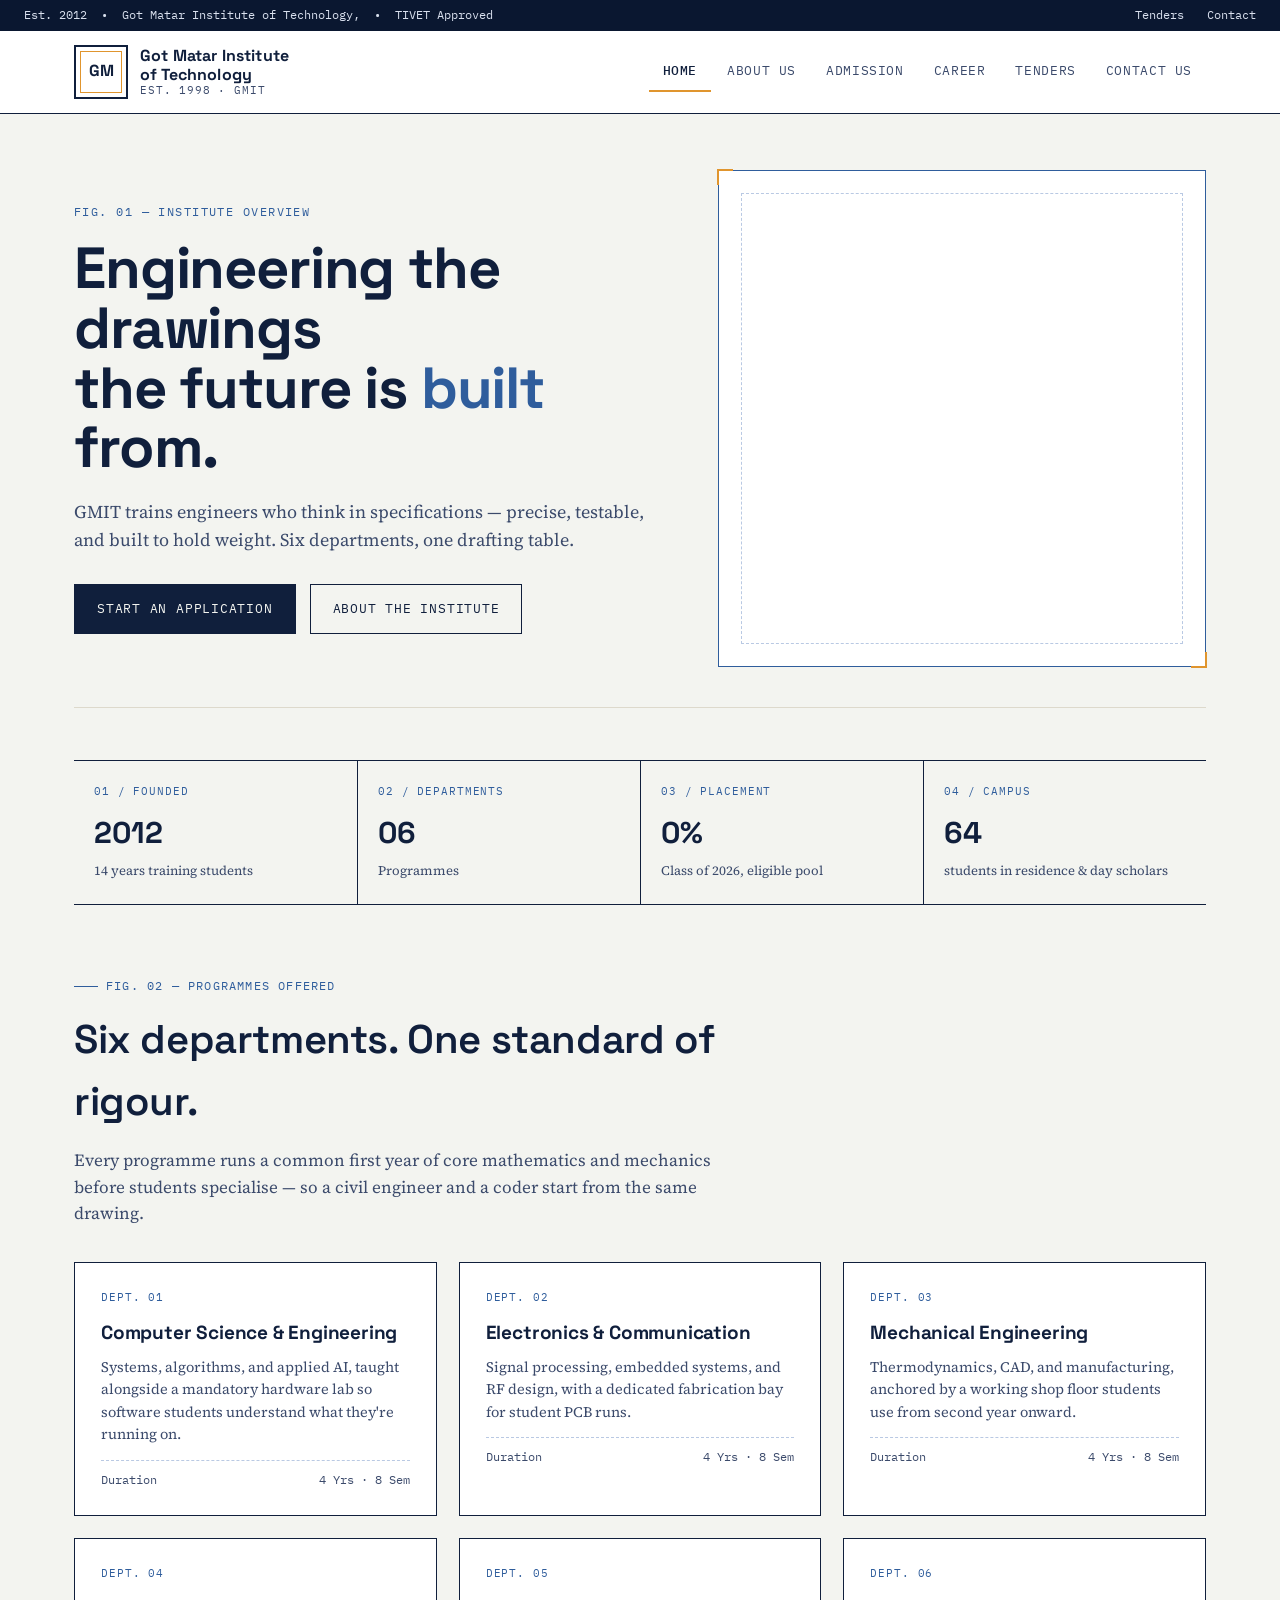
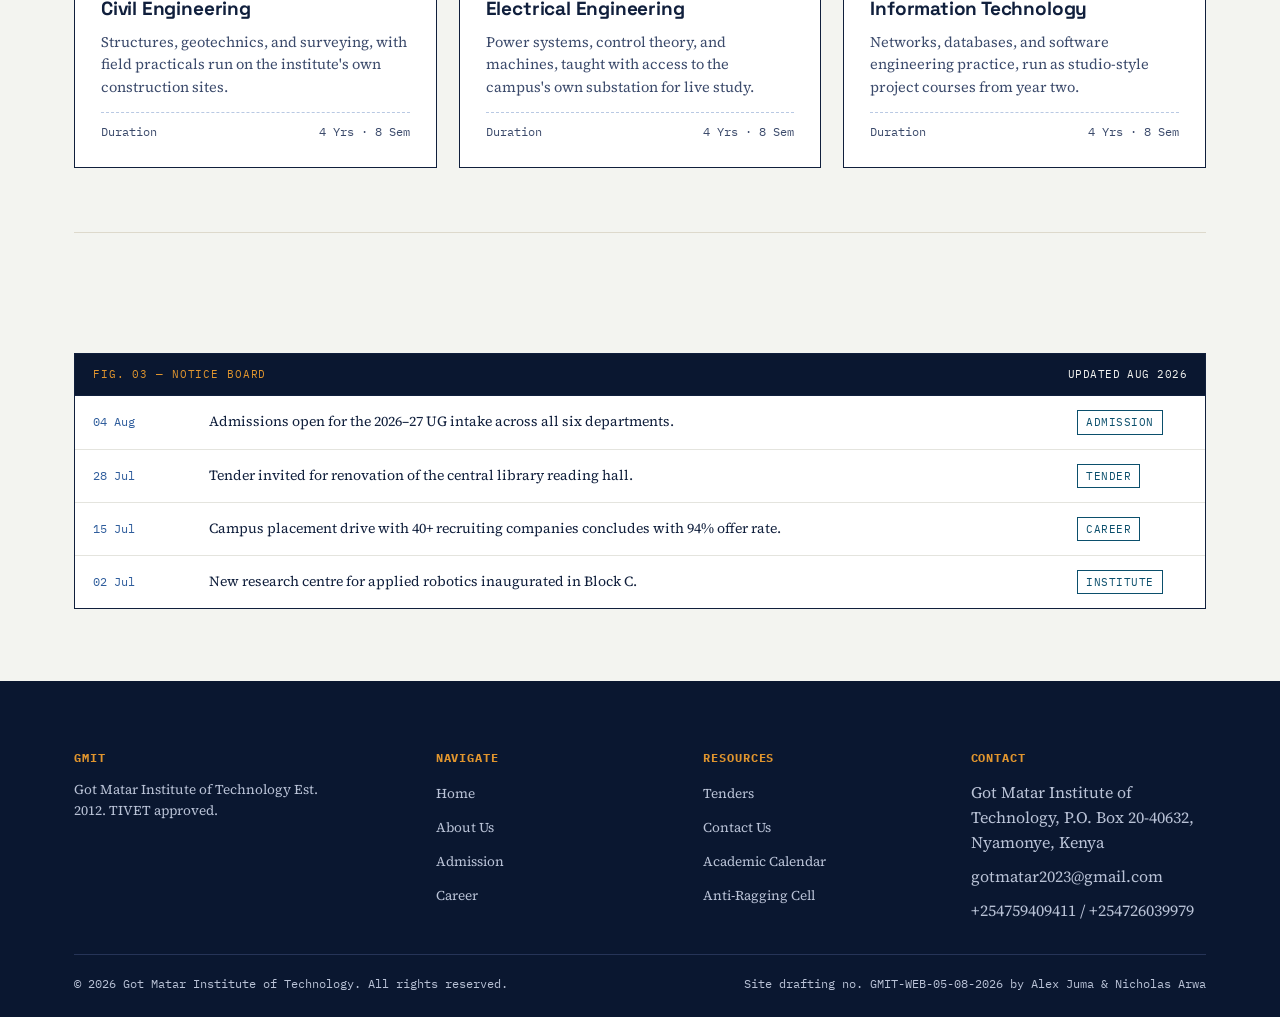
==== index.html @ a72fa7cf "GMIT-Web-2026 Version 1.0.0" ====
<!DOCTYPE html>
<html lang="en">
<head>
<meta charset="UTF-8">
<meta name="viewport" content="width=device-width, initial-scale=1.0">
<title>Home | Got Matar Institute of Technology</title>
<meta name="description" content="GMIT — a mid-sized engineering institute in Gotmatar, Uttar Pradesh, offering six B.Tech programmes since 1998.">
<link rel="preconnect" href="https://fonts.googleapis.com">
<link href="https://fonts.googleapis.com/css2?family=Space+Grotesk:wght@400;500;600;700&family=Source+Serif+4:opsz,wght@8..60,400;8..60,600;8..60,700&family=IBM+Plex+Mono:wght@400;500&display=swap" rel="stylesheet">
<link rel="stylesheet" href="css/styles.css">
</head>
<body>
<a class="skip-link" href="#main">Skip to content</a>
<div class="topbar">
  <span>Est. 2012 &nbsp;&bull;&nbsp; Got Matar Institute of Technology, &nbsp;&bull;&nbsp; TIVET Approved</span>
  <span>
    <a href="tenders.html">Tenders</a>
    <a href="contact.html">Contact</a>
  </span>
</div>
<header class="site">
  <div class="nav-wrap">
    <a href="index.html" class="brand">
      <span class="brand-mark">GM</span>
      <span class="brand-text">
        <strong>Got Matar Institute<br>of Technology</strong>
        <span>Est. 1998 &middot; GMIT</span>
      </span>
    </a>
    <button class="nav-toggle" id="navToggle" aria-label="Toggle navigation" aria-expanded="false"><span></span></button>
    <nav class="primary" id="primaryNav">
      <ul>
        <li><a href="index.html" class="active">Home</a></li>
        <li><a href="about.html">About Us</a></li>
        <li><a href="admission.html">Admission</a></li>
        <li><a href="career.html">Career</a></li>
        <li><a href="tenders.html">Tenders</a></li>
        <li><a href="contact.html">Contact Us</a></li>
      </ul>
    </nav>
  </div>
</header>

<main id="main">

  <section class="hero">
    <div>
      <div class="hero-eyebrow">Fig. 01 &mdash; Institute Overview</div>
      <h1>Engineering the drawings<br>the future is <em>built</em> from.</h1>
      <p class="lede">GMIT trains engineers who think in specifications &mdash; precise, testable, and built to hold weight. Six departments, one drafting table.</p>
      <div class="hero-ctas">
        <a href="admission.html" class="btn btn-primary">Start an Application</a>
        <a href="about.html" class="btn btn-ghost">About the Institute</a>
      </div>
    </div>
    <div class="hero-diagram blueprint-frame grid-bg">
      <div class="diagram-inner">
        <!--- <div class="campus-block" style="top:10%; left:8%; width:34%; height:26%;">yes</div>
        <div class="campus-block" style="top:44%; left:8%; width:50%; height:20%;"></div>
        <div class="campus-block" style="top:10%; left:52%; width:38%; height:52%;"></div>
        <div class="campus-block" style="top:70%; left:8%; width:82%; height:18%;"></div>
        <div class="callout" style="top:6%; left:8%;">BLOCK A &mdash; ENGG.</div>
        <div class="callout" style="top:40%; left:8%;">BLOCK B &mdash; LABS</div>
        <div class="callout" style="top:6%; left:52%;">LIBRARY</div>
        <div class="callout" style="top:66%; left:8%;">HOSTEL WING</div> --->
      </div>
    </div>
  </section>

  <div class="stat-strip">
    <div class="stat"><span class="fig-label">01 / Founded</span><strong>2012</strong><span class="label">14 years training students</span></div>
    <div class="stat"><span class="fig-label">02 / Departments</span><strong>06</strong><span class="label">Programmes</span></div>
    <div class="stat"><span class="fig-label">03 / Placement</span><strong>0%</strong><span class="label">Class of 2026, eligible pool</span></div>
    <div class="stat"><span class="fig-label">04 / Campus</span><strong>64</strong><span class="label">students in residence &amp; day scholars</span></div>
  </div>

  <section>
    <div class="eyebrow">Fig. 02 &mdash; Programmes offered</div>
    <h2 class="section-title">Six departments. One standard of rigour.</h2>
    <p class="lede">Every programme runs a common first year of core mathematics and mechanics before students specialise &mdash; so a civil engineer and a coder start from the same drawing.</p>
    <div class="grid-3">
      <div class="card"><span class="fig-label">Dept. 01</span><h3>Computer Science &amp; Engineering</h3><p>Systems, algorithms, and applied AI, taught alongside a mandatory hardware lab so software students understand what they're running on.</p><div class="spec-line"><span>Duration</span><span>4 Yrs &middot; 8 Sem</span></div></div>
      <div class="card"><span class="fig-label">Dept. 02</span><h3>Electronics &amp; Communication</h3><p>Signal processing, embedded systems, and RF design, with a dedicated fabrication bay for student PCB runs.</p><div class="spec-line"><span>Duration</span><span>4 Yrs &middot; 8 Sem</span></div></div>
      <div class="card"><span class="fig-label">Dept. 03</span><h3>Mechanical Engineering</h3><p>Thermodynamics, CAD, and manufacturing, anchored by a working shop floor students use from second year onward.</p><div class="spec-line"><span>Duration</span><span>4 Yrs &middot; 8 Sem</span></div></div>
      <div class="card"><span class="fig-label">Dept. 04</span><h3>Civil Engineering</h3><p>Structures, geotechnics, and surveying, with field practicals run on the institute's own construction sites.</p><div class="spec-line"><span>Duration</span><span>4 Yrs &middot; 8 Sem</span></div></div>
      <div class="card"><span class="fig-label">Dept. 05</span><h3>Electrical Engineering</h3><p>Power systems, control theory, and machines, taught with access to the campus's own substation for live study.</p><div class="spec-line"><span>Duration</span><span>4 Yrs &middot; 8 Sem</span></div></div>
      <div class="card"><span class="fig-label">Dept. 06</span><h3>Information Technology</h3><p>Networks, databases, and software engineering practice, run as studio-style project courses from year two.</p><div class="spec-line"><span>Duration</span><span>4 Yrs &middot; 8 Sem</span></div></div>
    </div>
  </section>

  <section>
    <div class="ticker-wrap">
      <div class="ticker-head">
        <span class="fig-label">Fig. 03 &mdash; Notice Board</span>
        <span class="mono" style="font-size:11px;">Updated Aug 2026</span>
      </div>
      <div class="ticker-item"><span class="date">04 Aug</span><span>Admissions open for the 2026&ndash;27 UG intake across all six departments.</span><span class="tag">Admission</span></div>
      <div class="ticker-item"><span class="date">28 Jul</span><span>Tender invited for renovation of the central library reading hall.</span><span class="tag">Tender</span></div>
      <div class="ticker-item"><span class="date">15 Jul</span><span>Campus placement drive with 40+ recruiting companies concludes with 94% offer rate.</span><span class="tag">Career</span></div>
      <div class="ticker-item"><span class="date">02 Jul</span><span>New research centre for applied robotics inaugurated in Block C.</span><span class="tag">Institute</span></div>
    </div>
  </section>
</main>

<footer>
  <div class="footer-inner">
    <div class="footer-grid">
      <div>
        <h5>GMIT</h5>
        <p style="font-size:13.5px; max-width:260px; color:#B9C2D6;">Got Matar Institute of Technology Est. 2012. TIVET
          approved.</p>
      </div>
      <div>
        <h5>Navigate</h5>
        <ul>
          <li><a href="index.html">Home</a></li>
          <li><a href="about.html">About Us</a></li>
          <li><a href="admission.html">Admission</a></li>
          <li><a href="career.html">Career</a></li>
        </ul>
      </div>
      <div>
        <h5>Resources</h5>
        <ul>
          <li><a href="tenders.html">Tenders</a></li>
          <li><a href="contact.html">Contact Us</a></li>
          <li><a href="#" onclick="return false;">Academic Calendar</a></li>
          <li><a href="#" onclick="return false;">Anti-Ragging Cell</a></li>
        </ul>
      </div>
      <div>
        <h5>Contact</h5>
        <ul>
          <li>Got Matar Institute of Technology, P.O. Box 20-40632, Nyamonye, Kenya</li>
          <li>gotmatar2023@gmail.com</li>
          <li>+254759409411 / +254726039979</li>
        </ul>
      </div>
    </div>
    <div class="footer-bottom">
      <span>&copy; 2026 Got Matar Institute of Technology. All rights reserved.</span>
      <span>Site drafting no. GMIT-WEB-05-08-2026 by Alex Juma & Nicholas Arwa</span>
    </div>
  </div>
</footer>

<script src="js/script.js"></script>
</body>
</html>
---- css/styles.css ----
/* ==========================================================
   Got Matar Institute of Technology — shared stylesheet
   Blueprint / technical-drawing visual system
   ========================================================== */

:root{
  --ink:#101F3C;
  --ink-soft:#3B4A6B;
  --paper:#F3F4F0;
  --paper-raised:#FFFFFF;
  --line-blue:#2F5D9C;
  --line-blue-soft:#B9C9E3;
  --amber:#E0952E;
  --amber-deep:#B9701A;
  --teal:#0B4F6C;
  --ink-dark:#0A1730;
  --radius:2px;
}
*{box-sizing:border-box;}
html{scroll-behavior:smooth;}
body{
  margin:0;
  background:var(--paper);
  color:var(--ink);
  font-family:'Source Serif 4', serif;
  line-height:1.55;
  -webkit-font-smoothing:antialiased;
}
h1,h2,h3,h4{
  font-family:'Space Grotesk', sans-serif;
  margin:0;
  color:var(--ink);
  letter-spacing:-0.01em;
}
.mono{
  font-family:'IBM Plex Mono', monospace;
  letter-spacing:0.04em;
  text-transform:uppercase;
}
a{color:inherit;}
img{max-width:100%;display:block;}
button{font-family:inherit;cursor:pointer;}

/* Blueprint grid backdrop */
.grid-bg{
  background-image:
    linear-gradient(var(--line-blue-soft) 1px, transparent 1px),
    linear-gradient(90deg, var(--line-blue-soft) 1px, transparent 1px);
  background-size:32px 32px;
  background-position:-1px -1px;
}

/* corner bracket frame — the signature device */
.blueprint-frame{
  position:relative;
  border:1px solid var(--line-blue);
}
.blueprint-frame::before,
.blueprint-frame::after{
  content:"";
  position:absolute;
  width:14px;height:14px;
  border:2px solid var(--amber);
}
.blueprint-frame::before{ top:-2px; left:-2px; border-right:none; border-bottom:none; }
.blueprint-frame::after{ bottom:-2px; right:-2px; border-left:none; border-top:none; }

.fig-label{
  font-family:'IBM Plex Mono', monospace;
  font-size:11px;
  letter-spacing:0.08em;
  color:var(--line-blue);
  text-transform:uppercase;
}

/* ===== Skip link ===== */
.skip-link{
  position:absolute; left:-999px; top:0;
  background:var(--amber); color:var(--ink-dark);
  padding:10px 16px; z-index:999; font-family:'IBM Plex Mono',monospace;
}
.skip-link:focus{ left:10px; top:10px; }

:focus-visible{ outline:2px solid var(--amber); outline-offset:2px; }

/* ===== Top bar ===== */
.topbar{
  background:var(--ink-dark);
  color:#D9E0EE;
  font-family:'IBM Plex Mono', monospace;
  font-size:12px;
  padding:6px 24px;
  display:flex; justify-content:space-between; flex-wrap:wrap; gap:6px;
}
.topbar a{ color:#D9E0EE; text-decoration:none; margin-left:16px;}
.topbar a:hover{ color:var(--amber); }

/* ===== Nav ===== */
header.site{
  position:sticky; top:0; z-index:100;
  background:var(--paper-raised);
  border-bottom:1px solid var(--ink);
}
.nav-wrap{
  max-width:1180px; margin:0 auto;
  display:flex; align-items:center; justify-content:space-between;
  padding:14px 24px;
}
.brand{ display:flex; align-items:center; gap:12px; text-decoration:none; }
.brand-mark{
  width:54px;height:54px;
  border:2px solid var(--ink);
  display:flex;align-items:center;justify-content:center;
  font-family:'Space Grotesk',sans-serif; font-weight:700; font-size:16px;
  position:relative;
  flex-shrink:0;
}
.brand-mark::after{
  content:"";
  position:absolute; inset:4px;
  border:1px solid var(--amber);
}
.brand-text{ display:flex; flex-direction:column; line-height:1.15;}
.brand-text strong{ font-family:'Space Grotesk',sans-serif; font-size:16px; letter-spacing:0.01em;}
.brand-text span{ font-family:'IBM Plex Mono',monospace; font-size:10.5px; letter-spacing:0.08em; color:var(--ink-soft); text-transform:uppercase;}

nav.primary ul{
  list-style:none; display:flex; gap:2px; margin:0; padding:0;
}
nav.primary a{
  display:block;
  padding:10px 14px;
  text-decoration:none;
  font-family:'IBM Plex Mono', monospace;
  font-size:12.5px;
  letter-spacing:0.05em;
  text-transform:uppercase;
  color:var(--ink-soft);
  border-bottom:2px solid transparent;
  transition:color .15s, border-color .15s;
}
nav.primary a:hover{ color:var(--ink); }
nav.primary a.active{ color:var(--ink); border-color:var(--amber); font-weight:500; }

.nav-toggle{
  display:none;
  background:none; border:1px solid var(--ink); padding:8px 10px;
}
.nav-toggle span, .nav-toggle span::before, .nav-toggle span::after{
  content:""; display:block; width:20px; height:2px; background:var(--ink); position:relative;
}
.nav-toggle span::before{ top:6px;} .nav-toggle span::after{ top:-4px;}

@media (max-width:920px){
  nav.primary{
    display:none;
    position:absolute; top:100%; left:0; right:0;
    background:var(--paper-raised); border-bottom:1px solid var(--ink);
  }
  nav.primary.open{ display:block; }
  nav.primary ul{ flex-direction:column; padding:8px 24px 16px;}
  nav.primary a{ padding:12px 4px; border-bottom:1px solid #E4E4DE;}
  .nav-toggle{ display:block; }
}

main{ max-width:1180px; margin:0 auto; padding:0 24px; }

section{ padding:64px 0; border-bottom:1px solid #DDD9CC; }
section:last-child{ border-bottom:none; }

.eyebrow{
  display:inline-flex; align-items:center; gap:8px;
  font-family:'IBM Plex Mono',monospace; font-size:12px; letter-spacing:0.1em;
  text-transform:uppercase; color:var(--line-blue); margin-bottom:14px;
}
.eyebrow::before{ content:""; width:24px; height:1px; background:var(--line-blue); }

h2.section-title{ font-size:clamp(28px,4vw,40px); font-weight:600; max-width:760px; }
.lede{ max-width:640px; color:var(--ink-soft); font-size:17px; margin-top:14px; }

/* ===== HOME: hero ===== */
.hero{
  padding:56px 0 40px;
  display:grid; grid-template-columns:1.1fr 0.9fr; gap:48px; align-items:center;
}
@media (max-width:900px){ .hero{ grid-template-columns:1fr; } }
.hero-eyebrow{ font-family:'IBM Plex Mono',monospace; font-size:12px; letter-spacing:0.12em; color:var(--line-blue); text-transform:uppercase; margin-bottom:18px;}
.hero h1{
  font-size:clamp(34px,5.4vw,58px); font-weight:700; line-height:1.03; letter-spacing:-0.02em;
}
.hero h1 em{ font-style:normal; color:var(--line-blue); }
.hero p.lede{ margin-top:20px; font-size:18px; }
.hero-ctas{ display:flex; gap:14px; margin-top:30px; flex-wrap:wrap; }
.btn{
  font-family:'IBM Plex Mono',monospace; font-size:13px; letter-spacing:0.06em; text-transform:uppercase;
  padding:14px 22px; border:1px solid var(--ink); text-decoration:none; display:inline-block;
  background:transparent; transition:.15s;
}
.btn-primary{ background:var(--ink); color:var(--paper); }
.btn-primary:hover{ background:var(--line-blue); border-color:var(--line-blue); }
.btn-ghost:hover{ background:var(--ink); color:var(--paper); }

.hero-diagram{
  aspect-ratio:1/1.02;
  padding:22px;
  position:relative;
  background:var(--paper-raised);
}
.hero-diagram .diagram-inner{
  height:100%; border:1px dashed var(--line-blue-soft); position:relative; padding:18px;
}
.campus-block{
  position:absolute; border:1.5px solid var(--ink); background:rgba(47,93,156,0.05);
}
.callout{
  position:absolute; font-family:'IBM Plex Mono',monospace; font-size:10.5px; color:var(--teal);
  background:var(--paper-raised); padding:2px 6px; border:1px solid var(--line-blue-soft);
  white-space:nowrap;
}

.stat-strip{
  display:grid; grid-template-columns:repeat(4,1fr); gap:0;
  border-top:1px solid var(--ink); border-bottom:1px solid var(--ink);
  margin-top:52px;
}
.stat{ padding:22px 20px; border-left:1px solid var(--ink); }
.stat:first-child{ border-left:none; }
.stat .fig-label{ display:block; margin-bottom:10px; }
.stat strong{ display:block; font-family:'Space Grotesk',sans-serif; font-size:30px; color:var(--ink); }
.stat span.label{ font-size:13px; color:var(--ink-soft); }
@media (max-width:760px){ .stat-strip{ grid-template-columns:repeat(2,1fr);} .stat:nth-child(3){border-left:none;} }

/* program cards */
.grid-3{ display:grid; grid-template-columns:repeat(3,1fr); gap:22px; margin-top:36px; }
@media (max-width:860px){ .grid-3{ grid-template-columns:1fr 1fr; } }
@media (max-width:600px){ .grid-3{ grid-template-columns:1fr; } }
.grid-2{ display:grid; grid-template-columns:1fr 1fr; gap:22px; margin-top:36px; }
@media (max-width:700px){ .grid-2{ grid-template-columns:1fr; } }

.card{
  background:var(--paper-raised); padding:26px; position:relative; border:1px solid var(--ink);
}
.card .fig-label{ margin-bottom:12px; display:block; }
.card h3{ font-size:19px; margin-bottom:8px; }
.card p{ color:var(--ink-soft); font-size:14.5px; margin:0 0 14px; }
.card .spec-line{
  display:flex; justify-content:space-between; font-family:'IBM Plex Mono',monospace;
  font-size:11.5px; color:var(--ink-soft); border-top:1px dashed var(--line-blue-soft); padding-top:10px; margin-top:10px;
}

.ticker-wrap{
  margin-top:56px; border:1px solid var(--ink); background:var(--paper-raised);
}
.ticker-head{
  display:flex; justify-content:space-between; align-items:center;
  padding:12px 18px; border-bottom:1px solid var(--ink); background:var(--ink-dark); color:var(--paper);
}
.ticker-head .fig-label{ color:var(--amber); }
.ticker-item{
  display:grid; grid-template-columns:100px 1fr 110px; gap:16px; padding:14px 18px;
  border-bottom:1px solid #E4E4DE; font-size:14px; align-items:baseline;
}
.ticker-item:last-child{ border-bottom:none; }
.ticker-item .date{ font-family:'IBM Plex Mono',monospace; font-size:12px; color:var(--line-blue); }
.tag{
  font-family:'IBM Plex Mono',monospace; font-size:10.5px; text-transform:uppercase; letter-spacing:0.05em;
  padding:3px 8px; border:1px solid var(--teal); color:var(--teal); justify-self:start; height:fit-content;
}
@media (max-width:640px){ .ticker-item{ grid-template-columns:1fr; gap:6px; } }

/* ===== timeline (about) ===== */
.timeline{ margin-top:40px; position:relative; padding-left:26px; border-left:1.5px solid var(--line-blue-soft); }
.tl-item{ position:relative; padding-bottom:34px; }
.tl-item:last-child{ padding-bottom:0; }
.tl-item::before{
  content:""; position:absolute; left:-31px; top:4px; width:10px; height:10px;
  background:var(--amber); border:2px solid var(--ink-dark);
}
.tl-item .fig-label{ margin-bottom:4px; }
.tl-item h4{ font-size:17px; margin-bottom:4px; }
.tl-item p{ color:var(--ink-soft); font-size:14.5px; margin:0; max-width:560px; }

.people-grid{ display:grid; grid-template-columns:repeat(3,1fr); gap:22px; margin-top:36px; }
@media (max-width:760px){ .people-grid{ grid-template-columns:1fr; } }
.person{ border-top:2px solid var(--ink); padding-top:14px; }
.person .avatar{
  width:100%; aspect-ratio:4/3; background:var(--paper-raised); border:1px solid var(--line-blue-soft);
  display:flex; align-items:center; justify-content:center; margin-bottom:14px;
  font-family:'Space Grotesk',sans-serif; font-size:13px; color:var(--line-blue);
}
.person h4{ font-size:16px; margin-bottom:2px; }
.person span{ font-family:'IBM Plex Mono',monospace; font-size:11.5px; color:var(--ink-soft); text-transform:uppercase; }

/* ===== admission steps ===== */
.steps{ margin-top:40px; display:grid; grid-template-columns:repeat(5,1fr); gap:0; border:1px solid var(--ink); }
.step{ padding:24px 18px; border-left:1px solid var(--ink); position:relative;}
.step:first-child{ border-left:none; }
.step .num{ font-family:'Space Grotesk',sans-serif; font-size:26px; color:var(--line-blue); display:block; margin-bottom:10px; }
.step h4{ font-size:14.5px; margin-bottom:6px; }
.step p{ font-size:12.5px; color:var(--ink-soft); margin:0; }
@media (max-width:900px){ .steps{ grid-template-columns:1fr 1fr; } .step{ border-left:none; border-top:1px solid var(--ink);} .step:nth-child(odd){border-right:1px solid var(--ink);} }
@media (max-width:520px){ .steps{ grid-template-columns:1fr; } .step:nth-child(odd){border-right:none;} }

table{ width:100%; border-collapse:collapse; margin-top:16px; font-size:14px; }
thead th{
  text-align:left; font-family:'IBM Plex Mono',monospace; font-size:11.5px; letter-spacing:0.05em;
  text-transform:uppercase; color:var(--paper); background:var(--ink-dark); padding:12px 14px;
}
tbody td{ padding:13px 14px; border-bottom:1px solid #E4E4DE; color:var(--ink-soft); }
tbody tr:hover{ background:rgba(47,93,156,0.05); }
tbody td strong{ color:var(--ink); font-weight:600; }
.status-open{ color:var(--teal); font-family:'IBM Plex Mono',monospace; font-size:11.5px; text-transform:uppercase; }
.status-closed{ color:#A24A3B; font-family:'IBM Plex Mono',monospace; font-size:11.5px; text-transform:uppercase; }
.dl-link{ font-family:'IBM Plex Mono',monospace; font-size:12px; color:var(--line-blue); text-decoration:none; border-bottom:1px solid var(--line-blue); }

.split{ display:grid; grid-template-columns:1fr 1fr; gap:56px; margin-top:36px; }
@media (max-width:820px){ .split{ grid-template-columns:1fr; } }

.job-card{ border-bottom:1px solid #DDD9CC; padding:20px 0; }
.job-card:first-child{ padding-top:0; }
.job-card .row{ display:flex; justify-content:space-between; gap:12px; flex-wrap:wrap; }
.job-card h4{ font-size:16.5px; }
.job-card .meta{ font-family:'IBM Plex Mono',monospace; font-size:11.5px; color:var(--ink-soft); margin-top:4px; }
.job-card p{ font-size:14px; color:var(--ink-soft); margin-top:8px; max-width:520px;}

form{ margin-top:24px; display:grid; gap:16px; max-width:520px; }
label{ font-family:'IBM Plex Mono',monospace; font-size:11.5px; text-transform:uppercase; letter-spacing:0.05em; color:var(--ink-soft); display:block; margin-bottom:6px; }
input, textarea, select{
  width:100%; border:1px solid var(--ink); background:var(--paper-raised); padding:11px 12px;
  font-family:'Source Serif 4', serif; font-size:14.5px; color:var(--ink);
}
input:focus, textarea:focus, select:focus{ outline:2px solid var(--amber); outline-offset:1px; }
textarea{ resize:vertical; min-height:110px; }

.contact-block{ margin-bottom:26px; }
.contact-block .fig-label{ display:block; margin-bottom:6px; }
.contact-block p{ margin:0; color:var(--ink-soft); }
.contact-block a{ color:var(--line-blue); text-decoration:none; border-bottom:1px solid var(--line-blue-soft); }

.site-plan{
  aspect-ratio:1/1; position:relative; border:1px solid var(--ink); background:var(--paper-raised); padding:16px;
}

footer{
  background:var(--ink-dark); color:#B9C2D6; padding:48px 0 24px; margin-top:8px;
}
.footer-inner{ max-width:1180px; margin:0 auto; padding:0 24px; }
.footer-grid{ display:grid; grid-template-columns:1.4fr 1fr 1fr 1fr; gap:32px; padding-bottom:32px; border-bottom:1px solid #263457; }
@media (max-width:800px){ .footer-grid{ grid-template-columns:1fr 1fr; } }
.footer-grid h5{ font-family:'IBM Plex Mono',monospace; font-size:11.5px; letter-spacing:0.08em; text-transform:uppercase; color:var(--amber); margin-bottom:14px; }
.footer-grid ul{ list-style:none; padding:0; margin:0; display:grid; gap:9px; }
.footer-grid a{ text-decoration:none; color:#B9C2D6; font-size:13.5px; }
.footer-grid a:hover{ color:#fff; }
.footer-bottom{ display:flex; justify-content:space-between; flex-wrap:wrap; gap:8px; padding-top:20px; font-family:'IBM Plex Mono',monospace; font-size:11.5px; }

@media (prefers-reduced-motion:reduce){ *{ animation:none !important; transition:none !important; scroll-behavior:auto !important; } }
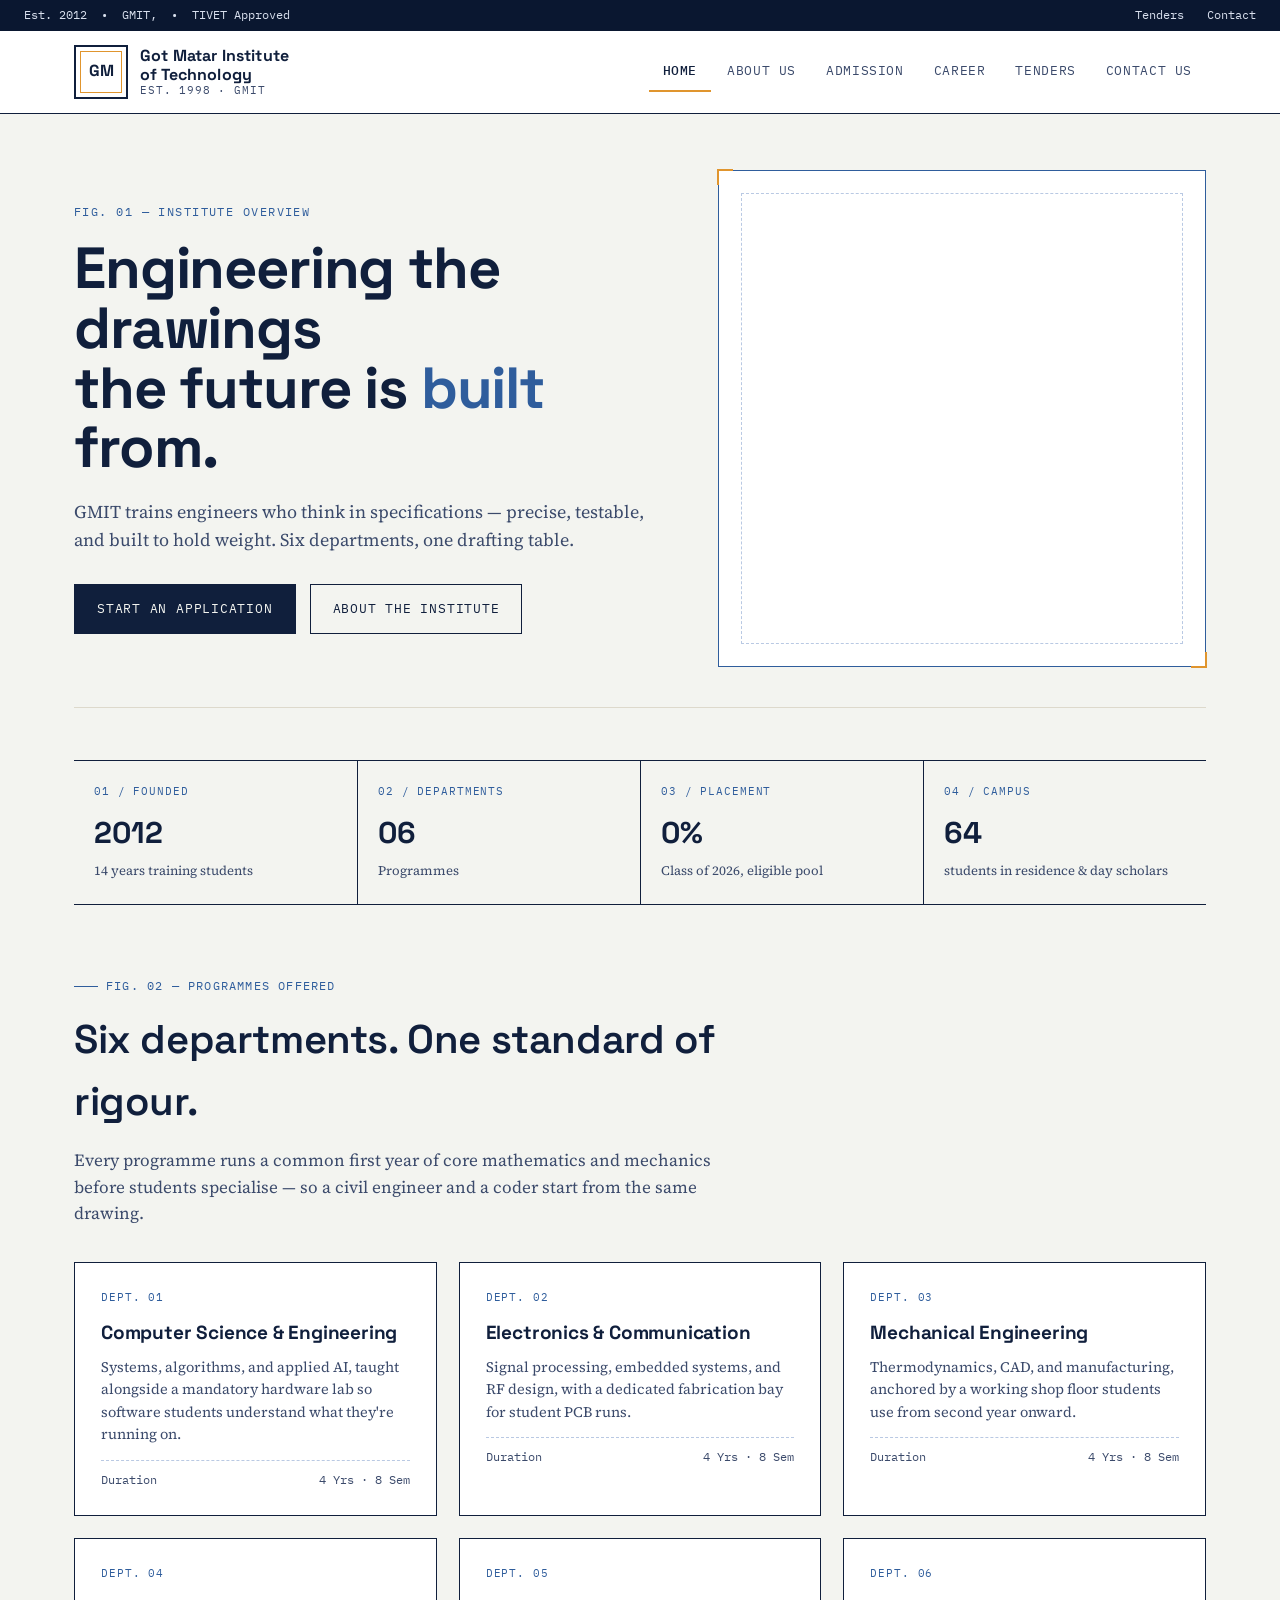
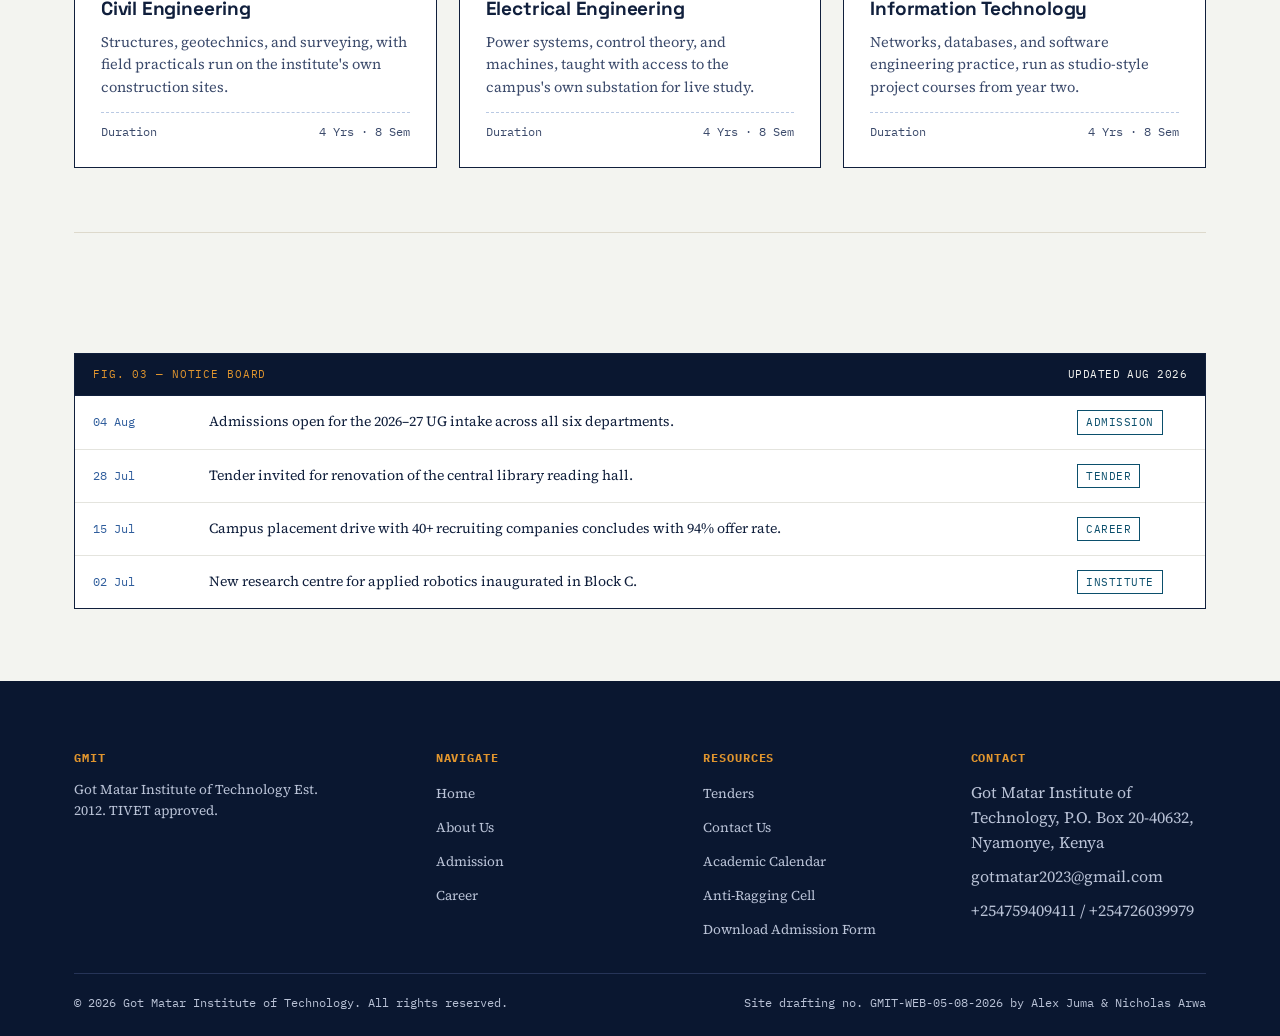
==== commit 54a204d1: "Mission, Vision and Application Form Done" ====
--- a/index.html
+++ b/index.html
@@ -12,7 +12,7 @@
 <body>
 <a class="skip-link" href="#main">Skip to content</a>
 <div class="topbar">
-  <span>Est. 2012 &nbsp;&bull;&nbsp; Got Matar Institute of Technology, &nbsp;&bull;&nbsp; TIVET Approved</span>
+  <span>Est. 2012 &nbsp;&bull;&nbsp; GMIT, &nbsp;&bull;&nbsp; TIVET Approved</span>
   <span>
     <a href="tenders.html">Tenders</a>
     <a href="contact.html">Contact</a>
@@ -126,6 +126,7 @@
           <li><a href="contact.html">Contact Us</a></li>
           <li><a href="#" onclick="return false;">Academic Calendar</a></li>
           <li><a href="#" onclick="return false;">Anti-Ragging Cell</a></li>
+          <li><a href="downloads/gmit_admission_form.pdf" onclick="return true; " target="_blank">Download Admission Form</a></li>
         </ul>
       </div>
       <div>
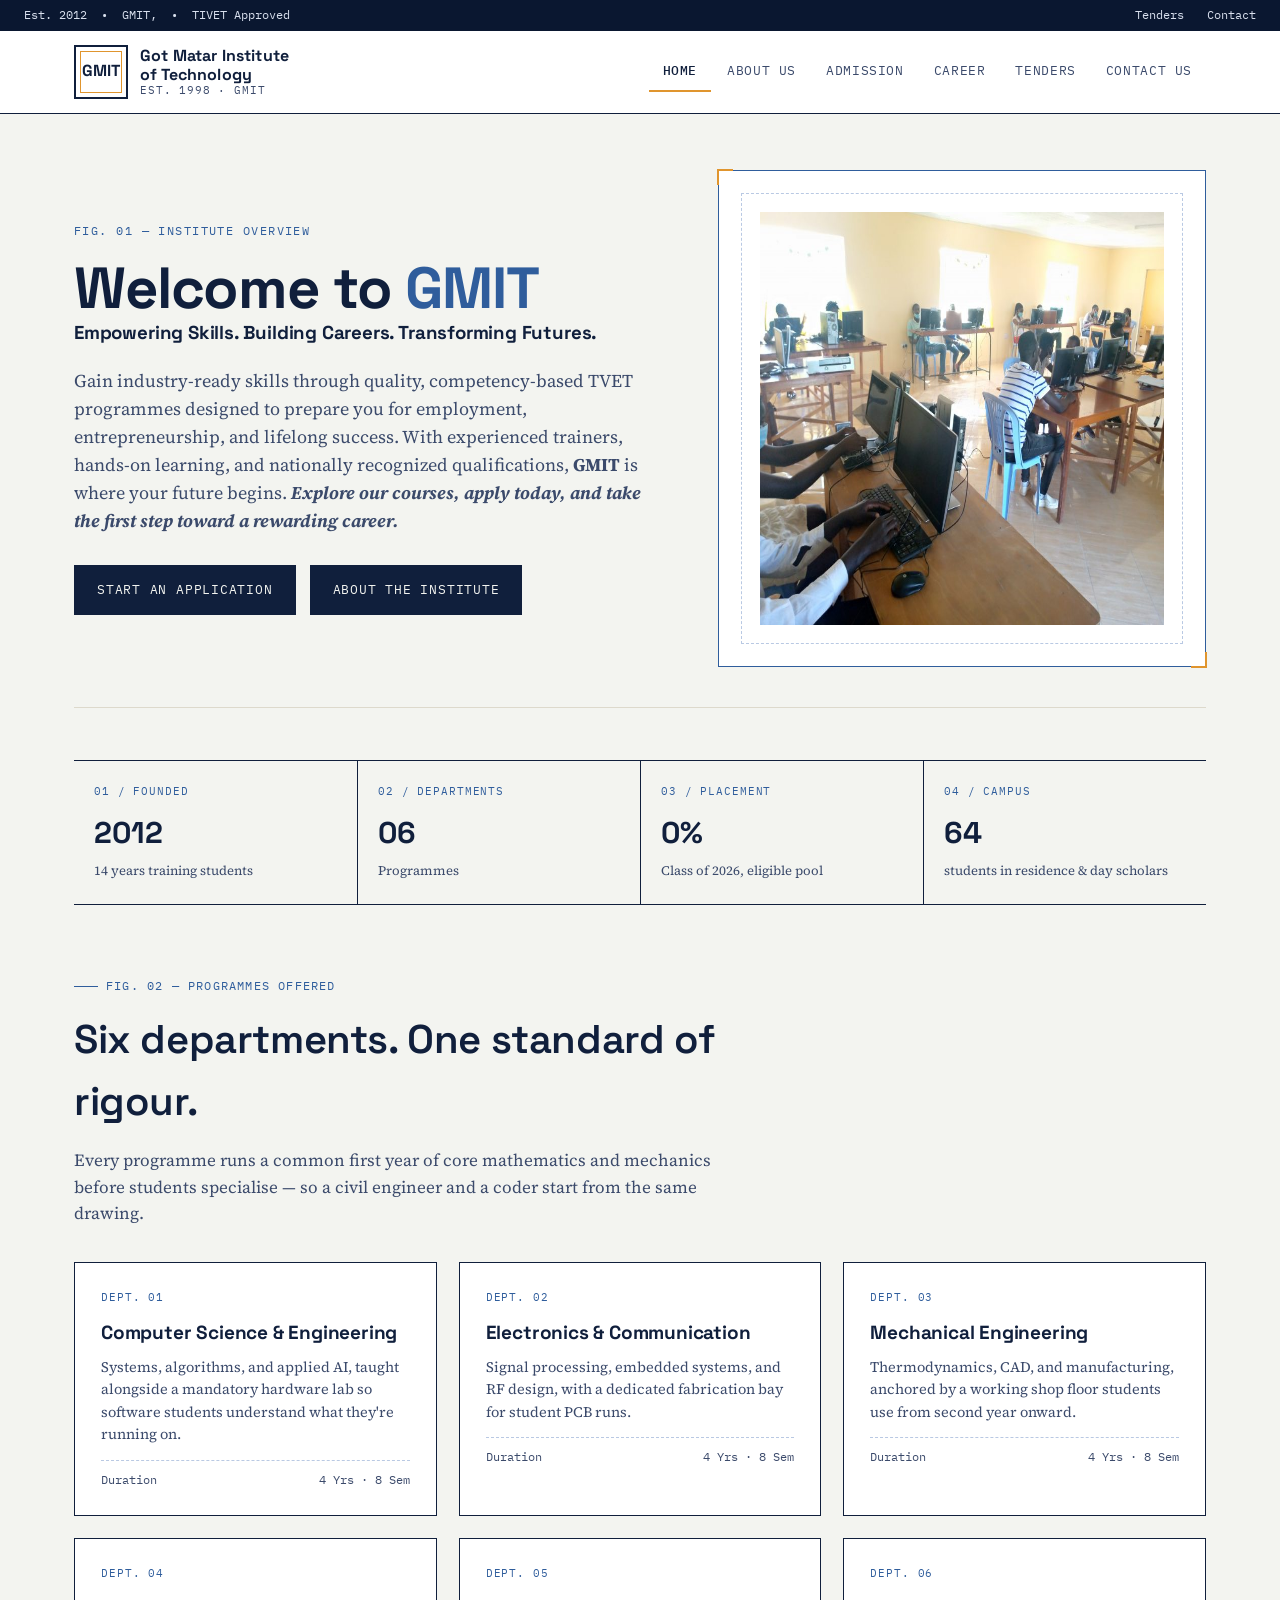
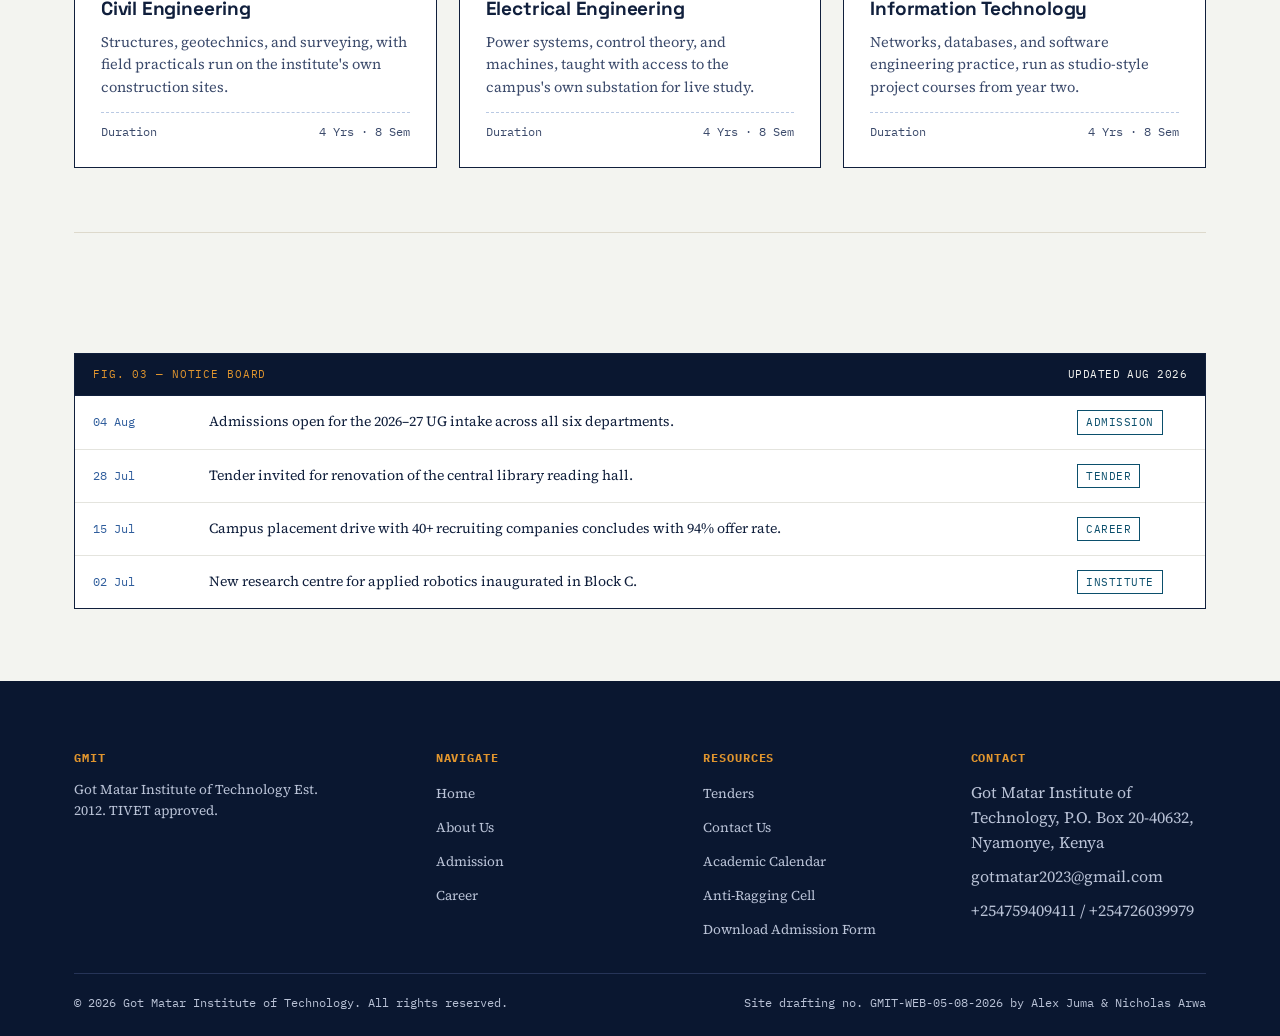
==== commit f834a2a0: "Tender page done and footer separated on its own file" ====
--- a/index.html
+++ b/index.html
@@ -21,7 +21,7 @@
 <header class="site">
   <div class="nav-wrap">
     <a href="index.html" class="brand">
-      <span class="brand-mark">GM</span>
+      <span class="brand-mark">GMIT</span>
       <span class="brand-text">
         <strong>Got Matar Institute<br>of Technology</strong>
         <span>Est. 1998 &middot; GMIT</span>
@@ -46,8 +46,14 @@
   <section class="hero">
     <div>
       <div class="hero-eyebrow">Fig. 01 &mdash; Institute Overview</div>
-      <h1>Engineering the drawings<br>the future is <em>built</em> from.</h1>
-      <p class="lede">GMIT trains engineers who think in specifications &mdash; precise, testable, and built to hold weight. Six departments, one drafting table.</p>
+      <h1>Welcome to <em>GMIT</em></h1>
+      <h3>Empowering Skills. Building Careers. Transforming Futures.</h3>
+      <p class="lede">
+      Gain industry-ready skills through quality, competency-based TVET programmes designed to prepare you for employment,
+      entrepreneurship, and lifelong success. With experienced trainers, hands-on learning, and nationally recognized 
+      qualifications, <b>GMIT</b> is where your future begins.
+      <em><b>Explore our courses, apply today, and take the first step toward a rewarding career.</b></em>
+      </p>
       <div class="hero-ctas">
         <a href="admission.html" class="btn btn-primary">Start an Application</a>
         <a href="about.html" class="btn btn-ghost">About the Institute</a>
@@ -55,6 +61,7 @@
     </div>
     <div class="hero-diagram blueprint-frame grid-bg">
       <div class="diagram-inner">
+        <img src="images/gmit_hero.jpg" alt="GMIT campus layout" width="100%" height="100%">
         <!--- <div class="campus-block" style="top:10%; left:8%; width:34%; height:26%;">yes</div>
         <div class="campus-block" style="top:44%; left:8%; width:50%; height:20%;"></div>
         <div class="campus-block" style="top:10%; left:52%; width:38%; height:52%;"></div>
@@ -103,46 +110,7 @@
 </main>
 
 <footer>
-  <div class="footer-inner">
-    <div class="footer-grid">
-      <div>
-        <h5>GMIT</h5>
-        <p style="font-size:13.5px; max-width:260px; color:#B9C2D6;">Got Matar Institute of Technology Est. 2012. TIVET
-          approved.</p>
-      </div>
-      <div>
-        <h5>Navigate</h5>
-        <ul>
-          <li><a href="index.html">Home</a></li>
-          <li><a href="about.html">About Us</a></li>
-          <li><a href="admission.html">Admission</a></li>
-          <li><a href="career.html">Career</a></li>
-        </ul>
-      </div>
-      <div>
-        <h5>Resources</h5>
-        <ul>
-          <li><a href="tenders.html">Tenders</a></li>
-          <li><a href="contact.html">Contact Us</a></li>
-          <li><a href="#" onclick="return false;">Academic Calendar</a></li>
-          <li><a href="#" onclick="return false;">Anti-Ragging Cell</a></li>
-          <li><a href="downloads/gmit_admission_form.pdf" onclick="return true; " target="_blank">Download Admission Form</a></li>
-        </ul>
-      </div>
-      <div>
-        <h5>Contact</h5>
-        <ul>
-          <li>Got Matar Institute of Technology, P.O. Box 20-40632, Nyamonye, Kenya</li>
-          <li>gotmatar2023@gmail.com</li>
-          <li>+254759409411 / +254726039979</li>
-        </ul>
-      </div>
-    </div>
-    <div class="footer-bottom">
-      <span>&copy; 2026 Got Matar Institute of Technology. All rights reserved.</span>
-      <span>Site drafting no. GMIT-WEB-05-08-2026 by Alex Juma & Nicholas Arwa</span>
-    </div>
-  </div>
+  <div id="footer"></div>
 </footer>
 
 <script src="js/script.js"></script>
--- a/css/styles.css
+++ b/css/styles.css
@@ -198,7 +198,8 @@
 }
 .btn-primary{ background:var(--ink); color:var(--paper); }
 .btn-primary:hover{ background:var(--line-blue); border-color:var(--line-blue); }
-.btn-ghost:hover{ background:var(--ink); color:var(--paper); }
+.btn-ghost {background: var(--ink);color: var(--paper);}
+.btn-ghost:hover{ background:var(--line-blue); color:var(--paper); }
 
 .hero-diagram{
   aspect-ratio:1/1.02;
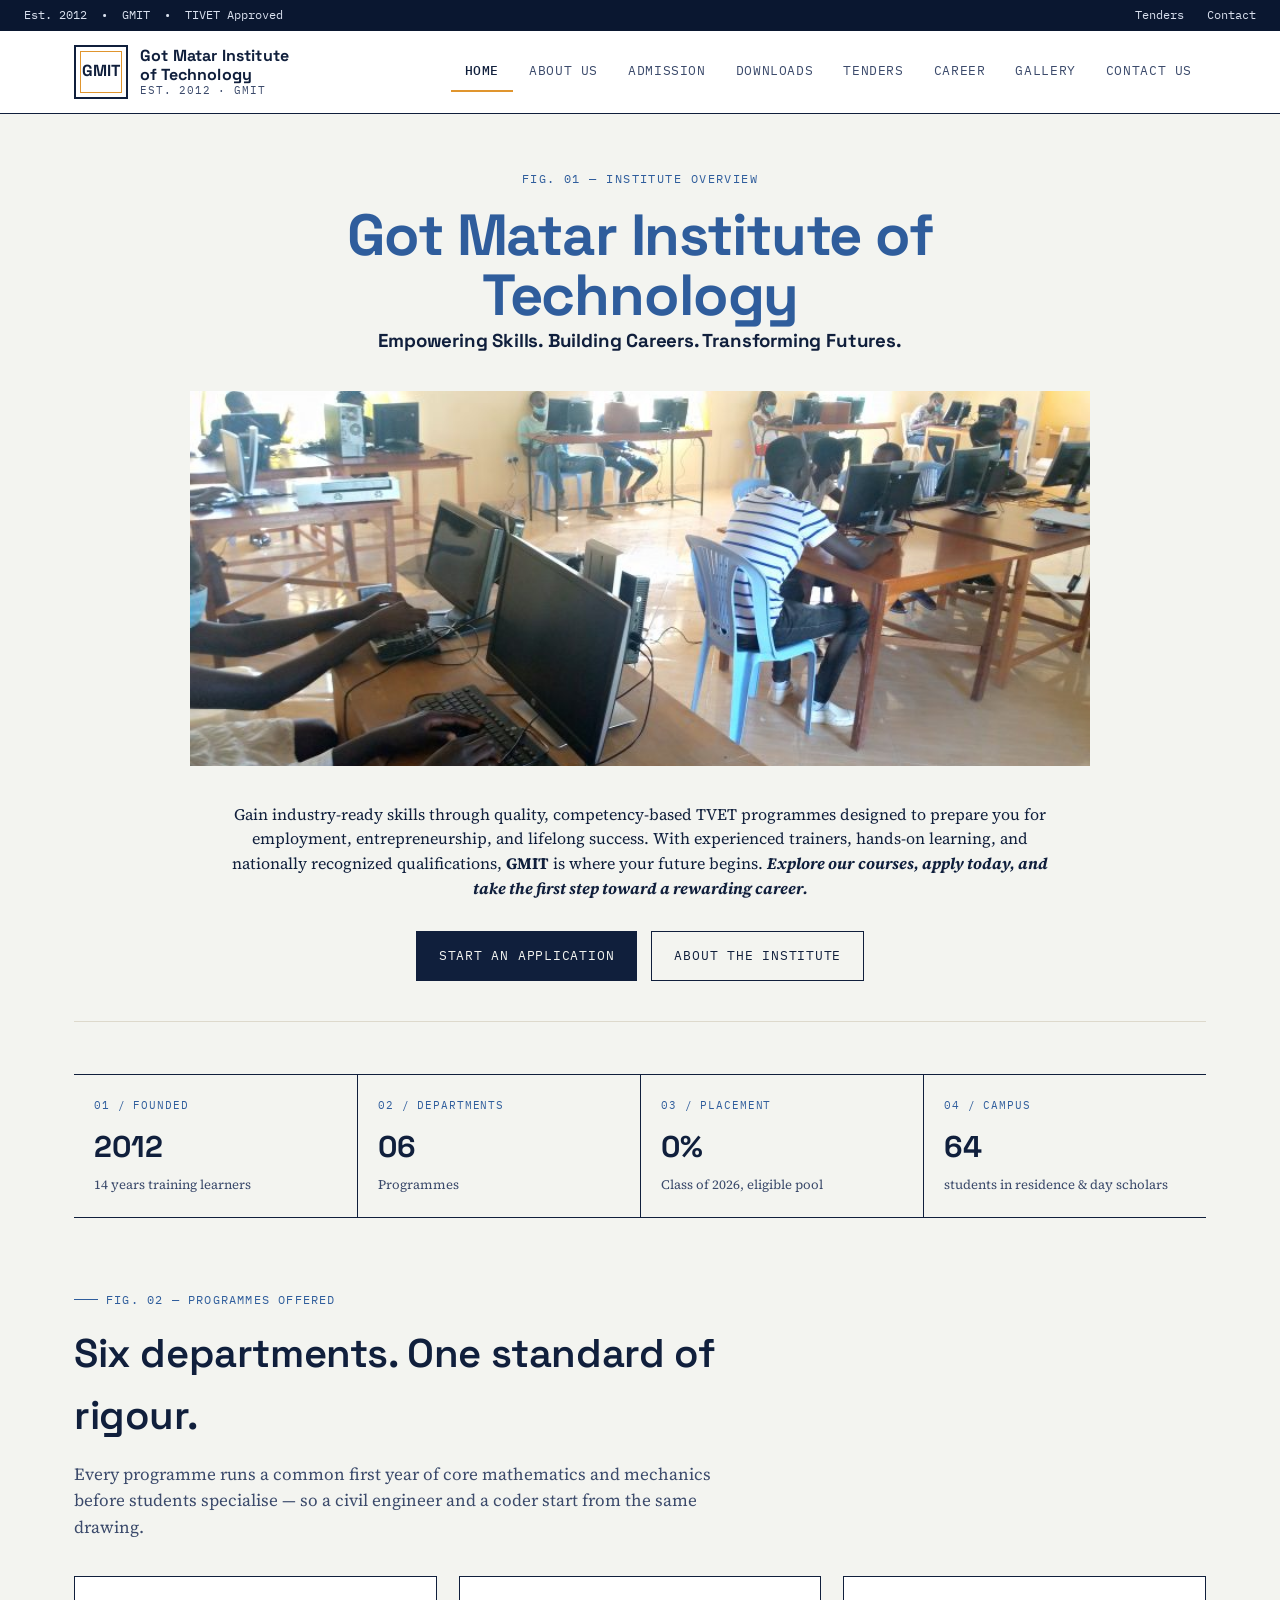
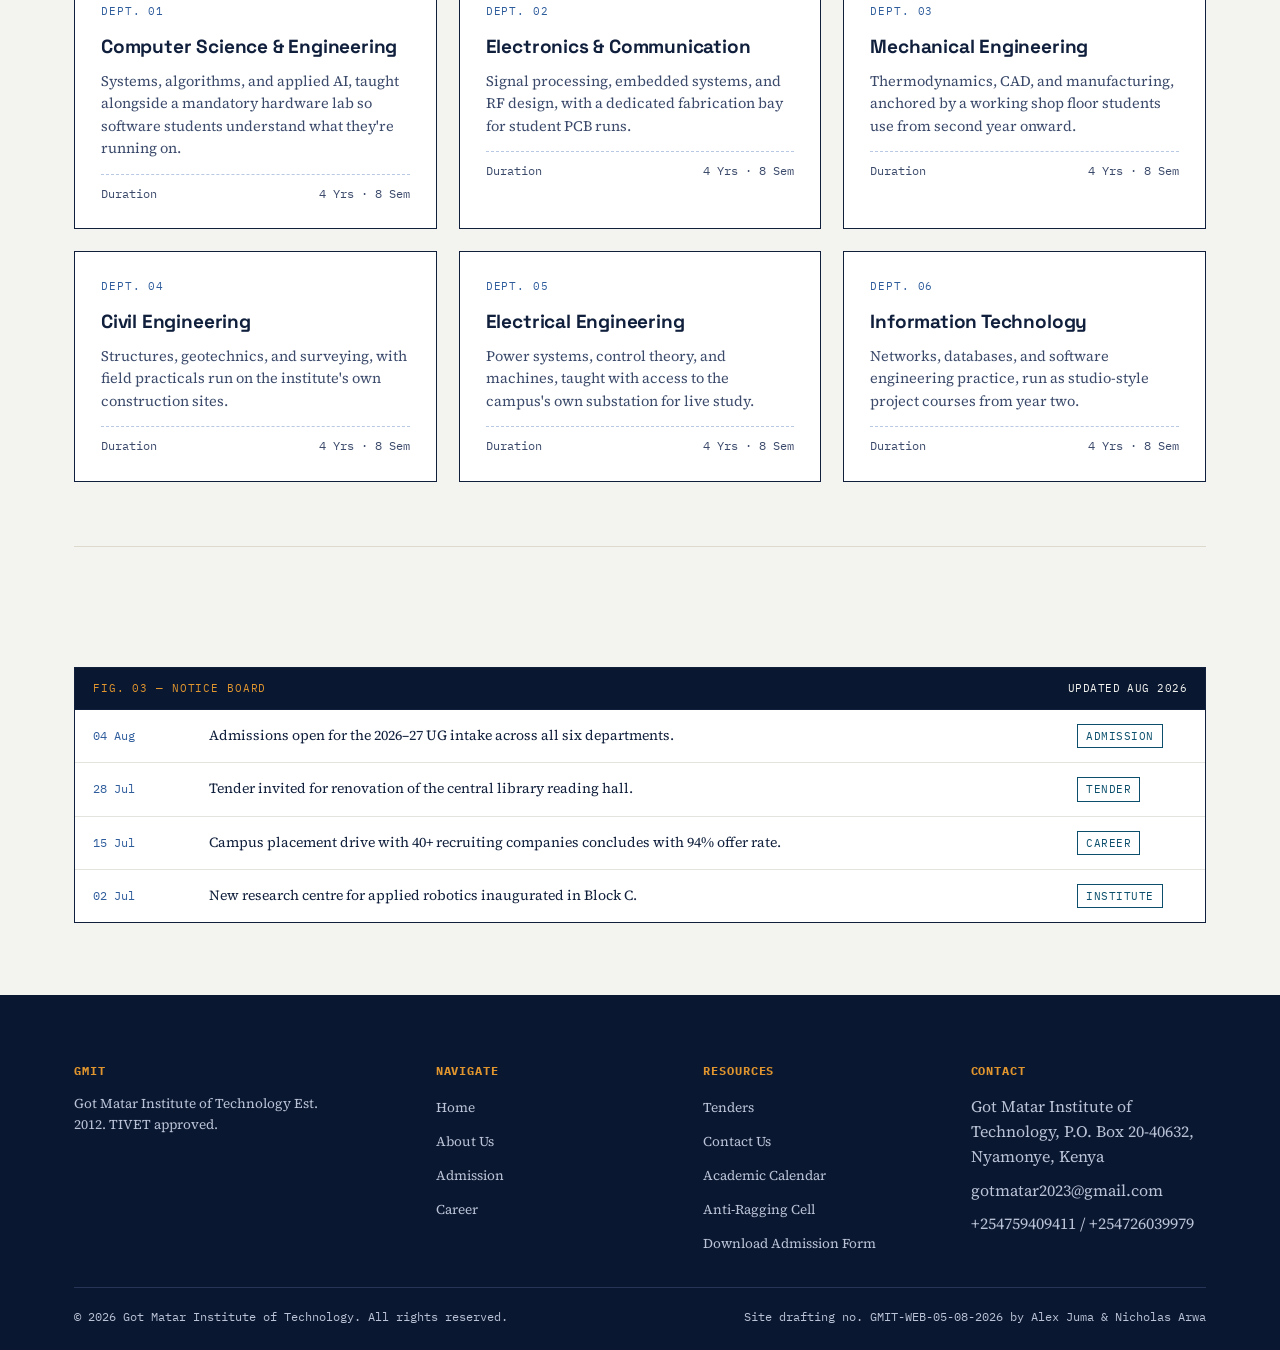
==== commit 618366ed: "Added, topbar.html, nav.html, download.html, gallery.html, changed the hero image and index.html lay" ====
--- a/index.html
+++ b/index.html
@@ -1,118 +1,169 @@
 <!DOCTYPE html>
 <html lang="en">
+
 <head>
-<meta charset="UTF-8">
-<meta name="viewport" content="width=device-width, initial-scale=1.0">
-<title>Home | Got Matar Institute of Technology</title>
-<meta name="description" content="GMIT — a mid-sized engineering institute in Gotmatar, Uttar Pradesh, offering six B.Tech programmes since 1998.">
-<link rel="preconnect" href="https://fonts.googleapis.com">
-<link href="https://fonts.googleapis.com/css2?family=Space+Grotesk:wght@400;500;600;700&family=Source+Serif+4:opsz,wght@8..60,400;8..60,600;8..60,700&family=IBM+Plex+Mono:wght@400;500&display=swap" rel="stylesheet">
-<link rel="stylesheet" href="css/styles.css">
+    <meta charset="UTF-8">
+    <meta name="viewport" content="width=device-width, initial-scale=1.0">
+    <title>Home | Got Matar Institute of Technology</title>
+    <meta name="description"
+        content="GMIT — a mid-sized engineering institute in Gotmatar, Uttar Pradesh, offering six B.Tech programmes since 1998.">
+    <link rel="preconnect" href="https://fonts.googleapis.com">
+    <link
+        href="https://fonts.googleapis.com/css2?family=Space+Grotesk:wght@400;500;600;700&family=Source+Serif+4:opsz,wght@8..60,400;8..60,600;8..60,700&family=IBM+Plex+Mono:wght@400;500&display=swap"
+        rel="stylesheet">
+    <link rel="stylesheet" href="css/styles.css">
+    <style>
+        /* page-scoped: stacked hero — text first, then a full-width banner photo, no frame */
+        .hero-stacked {
+            display: block;
+            padding: 56px 0 40px;
+        }
+
+        .hero-stacked .hero-heading {
+            text-align: center;
+            max-width: 820px;
+            margin: 0 auto;
+        }
+
+        .hero-stacked .hero-body {
+            max-width: 820px;
+            margin: 0 auto;
+            text-align: center;
+        }
+
+        .hero-stacked .hero-body .hero-ctas {
+            justify-content: center;
+        }
+
+        .hero-photo-full {
+            width: 80%;
+            max-width: 900px;
+            aspect-ratio: 2.4/1;
+            object-fit: cover;
+            object-position: center;
+            display: block;
+            margin: 36px auto;
+        }
+
+        @media (max-width:700px) {
+            .hero-photo-full {
+                aspect-ratio: 4/3;
+            }
+        }
+    </style>
 </head>
+
 <body>
-<a class="skip-link" href="#main">Skip to content</a>
-<div class="topbar">
-  <span>Est. 2012 &nbsp;&bull;&nbsp; GMIT, &nbsp;&bull;&nbsp; TIVET Approved</span>
-  <span>
-    <a href="tenders.html">Tenders</a>
-    <a href="contact.html">Contact</a>
-  </span>
-</div>
-<header class="site">
-  <div class="nav-wrap">
-    <a href="index.html" class="brand">
-      <span class="brand-mark">GMIT</span>
-      <span class="brand-text">
-        <strong>Got Matar Institute<br>of Technology</strong>
-        <span>Est. 1998 &middot; GMIT</span>
-      </span>
-    </a>
-    <button class="nav-toggle" id="navToggle" aria-label="Toggle navigation" aria-expanded="false"><span></span></button>
-    <nav class="primary" id="primaryNav">
-      <ul>
-        <li><a href="index.html" class="active">Home</a></li>
-        <li><a href="about.html">About Us</a></li>
-        <li><a href="admission.html">Admission</a></li>
-        <li><a href="career.html">Career</a></li>
-        <li><a href="tenders.html">Tenders</a></li>
-        <li><a href="contact.html">Contact Us</a></li>
-      </ul>
-    </nav>
-  </div>
-</header>
+    <a class="skip-link" href="#main">Skip to content</a>
+    <div id="topbar"></div>
+    <header class="site">
+      <div id="nav-container"></div>
+    </header>
 
-<main id="main">
+    <main id="main">
 
-  <section class="hero">
-    <div>
-      <div class="hero-eyebrow">Fig. 01 &mdash; Institute Overview</div>
-      <h1>Welcome to <em>GMIT</em></h1>
-      <h3>Empowering Skills. Building Careers. Transforming Futures.</h3>
-      <p class="lede">
-      Gain industry-ready skills through quality, competency-based TVET programmes designed to prepare you for employment,
-      entrepreneurship, and lifelong success. With experienced trainers, hands-on learning, and nationally recognized 
-      qualifications, <b>GMIT</b> is where your future begins.
-      <em><b>Explore our courses, apply today, and take the first step toward a rewarding career.</b></em>
-      </p>
-      <div class="hero-ctas">
-        <a href="admission.html" class="btn btn-primary">Start an Application</a>
-        <a href="about.html" class="btn btn-ghost">About the Institute</a>
-      </div>
-    </div>
-    <div class="hero-diagram blueprint-frame grid-bg">
-      <div class="diagram-inner">
-        <img src="images/gmit_hero.jpg" alt="GMIT campus layout" width="100%" height="100%">
-        <!--- <div class="campus-block" style="top:10%; left:8%; width:34%; height:26%;">yes</div>
-        <div class="campus-block" style="top:44%; left:8%; width:50%; height:20%;"></div>
-        <div class="campus-block" style="top:10%; left:52%; width:38%; height:52%;"></div>
-        <div class="campus-block" style="top:70%; left:8%; width:82%; height:18%;"></div>
-        <div class="callout" style="top:6%; left:8%;">BLOCK A &mdash; ENGG.</div>
-        <div class="callout" style="top:40%; left:8%;">BLOCK B &mdash; LABS</div>
-        <div class="callout" style="top:6%; left:52%;">LIBRARY</div>
-        <div class="callout" style="top:66%; left:8%;">HOSTEL WING</div> --->
-      </div>
-    </div>
-  </section>
+        <section class="hero hero-stacked">
+            <div class="hero-content hero-heading">
+                <div class="hero-eyebrow">Fig. 01 &mdash; Institute Overview</div>
+                <h1><em>Got Matar Institute of Technology</em></h1>
+                <h3>Empowering Skills. Building Careers. Transforming Futures.</h3>
+            </div>
+            <img class="hero-photo-full" src="images/gmit_hero.jpg" alt="GMIT campus">
+            <div class="hero-content hero-body">
+                <p class="ledeee">
+                    Gain industry-ready skills through quality, competency-based TVET programmes designed to prepare you
+                    for employment,
+                    entrepreneurship, and lifelong success. With experienced trainers, hands-on learning, and nationally
+                    recognized
+                    qualifications, <b>GMIT</b> is where your future begins.
+                    <em><b>Explore our courses, apply today, and take the first step toward a rewarding career.</b></em>
+                </p>
+                <div class="hero-ctas">
+                    <a href="admission.html" class="btn btn-primary">Start an Application</a>
+                    <a href="about.html" class="btn btn-ghost">About the Institute</a>
+                </div>
+            </div>
+        </section>
 
-  <div class="stat-strip">
-    <div class="stat"><span class="fig-label">01 / Founded</span><strong>2012</strong><span class="label">14 years training students</span></div>
-    <div class="stat"><span class="fig-label">02 / Departments</span><strong>06</strong><span class="label">Programmes</span></div>
-    <div class="stat"><span class="fig-label">03 / Placement</span><strong>0%</strong><span class="label">Class of 2026, eligible pool</span></div>
-    <div class="stat"><span class="fig-label">04 / Campus</span><strong>64</strong><span class="label">students in residence &amp; day scholars</span></div>
-  </div>
+        <div class="stat-strip">
+            <div class="stat"><span class="fig-label">01 / Founded</span><strong>2012</strong><span class="label">14
+                    years training learners</span></div>
+            <div class="stat"><span class="fig-label">02 / Departments</span><strong>06</strong><span
+                    class="label">Programmes</span></div>
+            <div class="stat"><span class="fig-label">03 / Placement</span><strong>0%</strong><span class="label">Class
+                    of 2026, eligible pool</span></div>
+            <div class="stat"><span class="fig-label">04 / Campus</span><strong>64</strong><span class="label">students
+                    in residence &amp; day scholars</span></div>
+        </div>
 
-  <section>
-    <div class="eyebrow">Fig. 02 &mdash; Programmes offered</div>
-    <h2 class="section-title">Six departments. One standard of rigour.</h2>
-    <p class="lede">Every programme runs a common first year of core mathematics and mechanics before students specialise &mdash; so a civil engineer and a coder start from the same drawing.</p>
-    <div class="grid-3">
-      <div class="card"><span class="fig-label">Dept. 01</span><h3>Computer Science &amp; Engineering</h3><p>Systems, algorithms, and applied AI, taught alongside a mandatory hardware lab so software students understand what they're running on.</p><div class="spec-line"><span>Duration</span><span>4 Yrs &middot; 8 Sem</span></div></div>
-      <div class="card"><span class="fig-label">Dept. 02</span><h3>Electronics &amp; Communication</h3><p>Signal processing, embedded systems, and RF design, with a dedicated fabrication bay for student PCB runs.</p><div class="spec-line"><span>Duration</span><span>4 Yrs &middot; 8 Sem</span></div></div>
-      <div class="card"><span class="fig-label">Dept. 03</span><h3>Mechanical Engineering</h3><p>Thermodynamics, CAD, and manufacturing, anchored by a working shop floor students use from second year onward.</p><div class="spec-line"><span>Duration</span><span>4 Yrs &middot; 8 Sem</span></div></div>
-      <div class="card"><span class="fig-label">Dept. 04</span><h3>Civil Engineering</h3><p>Structures, geotechnics, and surveying, with field practicals run on the institute's own construction sites.</p><div class="spec-line"><span>Duration</span><span>4 Yrs &middot; 8 Sem</span></div></div>
-      <div class="card"><span class="fig-label">Dept. 05</span><h3>Electrical Engineering</h3><p>Power systems, control theory, and machines, taught with access to the campus's own substation for live study.</p><div class="spec-line"><span>Duration</span><span>4 Yrs &middot; 8 Sem</span></div></div>
-      <div class="card"><span class="fig-label">Dept. 06</span><h3>Information Technology</h3><p>Networks, databases, and software engineering practice, run as studio-style project courses from year two.</p><div class="spec-line"><span>Duration</span><span>4 Yrs &middot; 8 Sem</span></div></div>
-    </div>
-  </section>
+        <section>
+            <div class="eyebrow">Fig. 02 &mdash; Programmes offered</div>
+            <h2 class="section-title">Six departments. One standard of rigour.</h2>
+            <p class="lede">Every programme runs a common first year of core mathematics and mechanics before students
+                specialise &mdash; so a civil engineer and a coder start from the same drawing.</p>
+            <div class="grid-3">
+                <div class="card"><span class="fig-label">Dept. 01</span>
+                    <h3>Computer Science &amp; Engineering</h3>
+                    <p>Systems, algorithms, and applied AI, taught alongside a mandatory hardware lab so software
+                        students understand what they're running on.</p>
+                    <div class="spec-line"><span>Duration</span><span>4 Yrs &middot; 8 Sem</span></div>
+                </div>
+                <div class="card"><span class="fig-label">Dept. 02</span>
+                    <h3>Electronics &amp; Communication</h3>
+                    <p>Signal processing, embedded systems, and RF design, with a dedicated fabrication bay for student
+                        PCB runs.</p>
+                    <div class="spec-line"><span>Duration</span><span>4 Yrs &middot; 8 Sem</span></div>
+                </div>
+                <div class="card"><span class="fig-label">Dept. 03</span>
+                    <h3>Mechanical Engineering</h3>
+                    <p>Thermodynamics, CAD, and manufacturing, anchored by a working shop floor students use from second
+                        year onward.</p>
+                    <div class="spec-line"><span>Duration</span><span>4 Yrs &middot; 8 Sem</span></div>
+                </div>
+                <div class="card"><span class="fig-label">Dept. 04</span>
+                    <h3>Civil Engineering</h3>
+                    <p>Structures, geotechnics, and surveying, with field practicals run on the institute's own
+                        construction sites.</p>
+                    <div class="spec-line"><span>Duration</span><span>4 Yrs &middot; 8 Sem</span></div>
+                </div>
+                <div class="card"><span class="fig-label">Dept. 05</span>
+                    <h3>Electrical Engineering</h3>
+                    <p>Power systems, control theory, and machines, taught with access to the campus's own substation
+                        for live study.</p>
+                    <div class="spec-line"><span>Duration</span><span>4 Yrs &middot; 8 Sem</span></div>
+                </div>
+                <div class="card"><span class="fig-label">Dept. 06</span>
+                    <h3>Information Technology</h3>
+                    <p>Networks, databases, and software engineering practice, run as studio-style project courses from
+                        year two.</p>
+                    <div class="spec-line"><span>Duration</span><span>4 Yrs &middot; 8 Sem</span></div>
+                </div>
+            </div>
+        </section>
 
-  <section>
-    <div class="ticker-wrap">
-      <div class="ticker-head">
-        <span class="fig-label">Fig. 03 &mdash; Notice Board</span>
-        <span class="mono" style="font-size:11px;">Updated Aug 2026</span>
-      </div>
-      <div class="ticker-item"><span class="date">04 Aug</span><span>Admissions open for the 2026&ndash;27 UG intake across all six departments.</span><span class="tag">Admission</span></div>
-      <div class="ticker-item"><span class="date">28 Jul</span><span>Tender invited for renovation of the central library reading hall.</span><span class="tag">Tender</span></div>
-      <div class="ticker-item"><span class="date">15 Jul</span><span>Campus placement drive with 40+ recruiting companies concludes with 94% offer rate.</span><span class="tag">Career</span></div>
-      <div class="ticker-item"><span class="date">02 Jul</span><span>New research centre for applied robotics inaugurated in Block C.</span><span class="tag">Institute</span></div>
-    </div>
-  </section>
-</main>
+        <section>
+            <div class="ticker-wrap">
+                <div class="ticker-head">
+                    <span class="fig-label">Fig. 03 &mdash; Notice Board</span>
+                    <span class="mono" style="font-size:11px;">Updated Aug 2026</span>
+                </div>
+                <div class="ticker-item"><span class="date">04 Aug</span><span>Admissions open for the 2026&ndash;27 UG
+                        intake across all six departments.</span><span class="tag">Admission</span></div>
+                <div class="ticker-item"><span class="date">28 Jul</span><span>Tender invited for renovation of the
+                        central library reading hall.</span><span class="tag">Tender</span></div>
+                <div class="ticker-item"><span class="date">15 Jul</span><span>Campus placement drive with 40+
+                        recruiting companies concludes with 94% offer rate.</span><span class="tag">Career</span></div>
+                <div class="ticker-item"><span class="date">02 Jul</span><span>New research centre for applied robotics
+                        inaugurated in Block C.</span><span class="tag">Institute</span></div>
+            </div>
+        </section>
+    </main>
 
-<footer>
-  <div id="footer"></div>
-</footer>
+    <footer>
+        <div id="footer"></div>
+    </footer>
 
-<script src="js/script.js"></script>
+    <script src="js/script.js"></script>
 </body>
-</html>
+
+</html>
--- a/css/styles.css
+++ b/css/styles.css
@@ -3,355 +3,1032 @@
    Blueprint / technical-drawing visual system
    ========================================================== */
 
-:root{
-  --ink:#101F3C;
-  --ink-soft:#3B4A6B;
-  --paper:#F3F4F0;
-  --paper-raised:#FFFFFF;
-  --line-blue:#2F5D9C;
-  --line-blue-soft:#B9C9E3;
-  --amber:#E0952E;
-  --amber-deep:#B9701A;
-  --teal:#0B4F6C;
-  --ink-dark:#0A1730;
-  --radius:2px;
-}
-*{box-sizing:border-box;}
-html{scroll-behavior:smooth;}
-body{
-  margin:0;
-  background:var(--paper);
-  color:var(--ink);
-  font-family:'Source Serif 4', serif;
-  line-height:1.55;
-  -webkit-font-smoothing:antialiased;
-}
-h1,h2,h3,h4{
-  font-family:'Space Grotesk', sans-serif;
-  margin:0;
-  color:var(--ink);
-  letter-spacing:-0.01em;
-}
-.mono{
-  font-family:'IBM Plex Mono', monospace;
-  letter-spacing:0.04em;
-  text-transform:uppercase;
-}
-a{color:inherit;}
-img{max-width:100%;display:block;}
-button{font-family:inherit;cursor:pointer;}
+:root {
+    --ink: #101F3C;
+    --ink-soft: #3B4A6B;
+    --paper: #F3F4F0;
+    --paper-raised: #FFFFFF;
+    --line-blue: #2F5D9C;
+    --line-blue-soft: #B9C9E3;
+    --amber: #E0952E;
+    --amber-deep: #B9701A;
+    --teal: #0B4F6C;
+    --rust: #A24A3B;
+    --ink-dark: #0A1730;
+}
+
+* {
+    box-sizing: border-box;
+}
+
+html {
+    scroll-behavior: smooth;
+}
+
+body {
+    margin: 0;
+    background: var(--paper);
+    color: var(--ink);
+    font-family: 'Source Serif 4', serif;
+    line-height: 1.55;
+    -webkit-font-smoothing: antialiased;
+}
+
+h1,
+h2,
+h3,
+h4 {
+    font-family: 'Space Grotesk', sans-serif;
+    margin: 0;
+    color: var(--ink);
+    letter-spacing: -0.01em;
+}
+
+.mono {
+    font-family: 'IBM Plex Mono', monospace;
+    letter-spacing: 0.04em;
+    text-transform: uppercase;
+}
+
+a {
+    color: inherit;
+}
+
+img {
+    max-width: 100%;
+    display: block;
+}
+
+button {
+    font-family: inherit;
+    cursor: pointer;
+}
 
 /* Blueprint grid backdrop */
-.grid-bg{
-  background-image:
-    linear-gradient(var(--line-blue-soft) 1px, transparent 1px),
-    linear-gradient(90deg, var(--line-blue-soft) 1px, transparent 1px);
-  background-size:32px 32px;
-  background-position:-1px -1px;
+.grid-bg {
+    background-image:
+        linear-gradient(var(--line-blue-soft) 1px, transparent 1px),
+        linear-gradient(90deg, var(--line-blue-soft) 1px, transparent 1px);
+    background-size: 32px 32px;
+    background-position: -1px -1px;
 }
 
 /* corner bracket frame — the signature device */
-.blueprint-frame{
-  position:relative;
-  border:1px solid var(--line-blue);
-}
+.blueprint-frame {
+    position: relative;
+    border: 1px solid var(--line-blue);
+}
+
 .blueprint-frame::before,
-.blueprint-frame::after{
-  content:"";
-  position:absolute;
-  width:14px;height:14px;
-  border:2px solid var(--amber);
-}
-.blueprint-frame::before{ top:-2px; left:-2px; border-right:none; border-bottom:none; }
-.blueprint-frame::after{ bottom:-2px; right:-2px; border-left:none; border-top:none; }
-
-.fig-label{
-  font-family:'IBM Plex Mono', monospace;
-  font-size:11px;
-  letter-spacing:0.08em;
-  color:var(--line-blue);
-  text-transform:uppercase;
+.blueprint-frame::after {
+    content: "";
+    position: absolute;
+    width: 14px;
+    height: 14px;
+    border: 2px solid var(--amber);
+}
+
+.blueprint-frame::before {
+    top: -2px;
+    left: -2px;
+    border-right: none;
+    border-bottom: none;
+}
+
+.blueprint-frame::after {
+    bottom: -2px;
+    right: -2px;
+    border-left: none;
+    border-top: none;
+}
+
+.fig-label {
+    font-family: 'IBM Plex Mono', monospace;
+    font-size: 11px;
+    letter-spacing: 0.08em;
+    color: var(--line-blue);
+    text-transform: uppercase;
 }
 
 /* ===== Skip link ===== */
-.skip-link{
-  position:absolute; left:-999px; top:0;
-  background:var(--amber); color:var(--ink-dark);
-  padding:10px 16px; z-index:999; font-family:'IBM Plex Mono',monospace;
-}
-.skip-link:focus{ left:10px; top:10px; }
-
-:focus-visible{ outline:2px solid var(--amber); outline-offset:2px; }
+.skip-link {
+    position: absolute;
+    left: -999px;
+    top: 0;
+    background: var(--amber);
+    color: var(--ink-dark);
+    padding: 10px 16px;
+    z-index: 999;
+    font-family: 'IBM Plex Mono', monospace;
+}
+
+.skip-link:focus {
+    left: 10px;
+    top: 10px;
+}
+
+:focus-visible {
+    outline: 2px solid var(--amber);
+    outline-offset: 2px;
+}
 
 /* ===== Top bar ===== */
-.topbar{
-  background:var(--ink-dark);
-  color:#D9E0EE;
-  font-family:'IBM Plex Mono', monospace;
-  font-size:12px;
-  padding:6px 24px;
-  display:flex; justify-content:space-between; flex-wrap:wrap; gap:6px;
-}
-.topbar a{ color:#D9E0EE; text-decoration:none; margin-left:16px;}
-.topbar a:hover{ color:var(--amber); }
+.topbar {
+    background: var(--ink-dark);
+    color: #D9E0EE;
+    font-family: 'IBM Plex Mono', monospace;
+    font-size: 12px;
+    padding: 6px 24px;
+    display: flex;
+    justify-content: space-between;
+    flex-wrap: wrap;
+    gap: 6px;
+}
+
+.topbar a {
+    color: #D9E0EE;
+    text-decoration: none;
+    margin-left: 16px;
+}
+
+.topbar a:hover {
+    color: var(--amber);
+}
 
 /* ===== Nav ===== */
-header.site{
-  position:sticky; top:0; z-index:100;
-  background:var(--paper-raised);
-  border-bottom:1px solid var(--ink);
-}
-.nav-wrap{
-  max-width:1180px; margin:0 auto;
-  display:flex; align-items:center; justify-content:space-between;
-  padding:14px 24px;
-}
-.brand{ display:flex; align-items:center; gap:12px; text-decoration:none; }
-.brand-mark{
-  width:54px;height:54px;
-  border:2px solid var(--ink);
-  display:flex;align-items:center;justify-content:center;
-  font-family:'Space Grotesk',sans-serif; font-weight:700; font-size:16px;
-  position:relative;
-  flex-shrink:0;
-}
-.brand-mark::after{
-  content:"";
-  position:absolute; inset:4px;
-  border:1px solid var(--amber);
-}
-.brand-text{ display:flex; flex-direction:column; line-height:1.15;}
-.brand-text strong{ font-family:'Space Grotesk',sans-serif; font-size:16px; letter-spacing:0.01em;}
-.brand-text span{ font-family:'IBM Plex Mono',monospace; font-size:10.5px; letter-spacing:0.08em; color:var(--ink-soft); text-transform:uppercase;}
-
-nav.primary ul{
-  list-style:none; display:flex; gap:2px; margin:0; padding:0;
-}
-nav.primary a{
-  display:block;
-  padding:10px 14px;
-  text-decoration:none;
-  font-family:'IBM Plex Mono', monospace;
-  font-size:12.5px;
-  letter-spacing:0.05em;
-  text-transform:uppercase;
-  color:var(--ink-soft);
-  border-bottom:2px solid transparent;
-  transition:color .15s, border-color .15s;
-}
-nav.primary a:hover{ color:var(--ink); }
-nav.primary a.active{ color:var(--ink); border-color:var(--amber); font-weight:500; }
-
-.nav-toggle{
-  display:none;
-  background:none; border:1px solid var(--ink); padding:8px 10px;
-}
-.nav-toggle span, .nav-toggle span::before, .nav-toggle span::after{
-  content:""; display:block; width:20px; height:2px; background:var(--ink); position:relative;
-}
-.nav-toggle span::before{ top:6px;} .nav-toggle span::after{ top:-4px;}
-
-@media (max-width:920px){
-  nav.primary{
-    display:none;
-    position:absolute; top:100%; left:0; right:0;
-    background:var(--paper-raised); border-bottom:1px solid var(--ink);
-  }
-  nav.primary.open{ display:block; }
-  nav.primary ul{ flex-direction:column; padding:8px 24px 16px;}
-  nav.primary a{ padding:12px 4px; border-bottom:1px solid #E4E4DE;}
-  .nav-toggle{ display:block; }
-}
-
-main{ max-width:1180px; margin:0 auto; padding:0 24px; }
-
-section{ padding:64px 0; border-bottom:1px solid #DDD9CC; }
-section:last-child{ border-bottom:none; }
-
-.eyebrow{
-  display:inline-flex; align-items:center; gap:8px;
-  font-family:'IBM Plex Mono',monospace; font-size:12px; letter-spacing:0.1em;
-  text-transform:uppercase; color:var(--line-blue); margin-bottom:14px;
-}
-.eyebrow::before{ content:""; width:24px; height:1px; background:var(--line-blue); }
-
-h2.section-title{ font-size:clamp(28px,4vw,40px); font-weight:600; max-width:760px; }
-.lede{ max-width:640px; color:var(--ink-soft); font-size:17px; margin-top:14px; }
+header.site {
+    position: sticky;
+    top: 0;
+    z-index: 100;
+    background: var(--paper-raised);
+    border-bottom: 1px solid var(--ink);
+}
+
+.nav-wrap {
+    max-width: 1180px;
+    margin: 0 auto;
+    display: flex;
+    align-items: center;
+    justify-content: space-between;
+    padding: 14px 24px;
+}
+
+.brand {
+    display: flex;
+    align-items: center;
+    gap: 12px;
+    text-decoration: none;
+}
+
+.brand-mark {
+    width: 54px;
+    height: 54px;
+    border: 2px solid var(--ink);
+    display: flex;
+    align-items: center;
+    justify-content: center;
+    font-family: 'Space Grotesk', sans-serif;
+    font-weight: 700;
+    font-size: 16px;
+    position: relative;
+    flex-shrink: 0;
+}
+
+.brand-mark::after {
+    content: "";
+    position: absolute;
+    inset: 4px;
+    border: 1px solid var(--amber);
+}
+
+.brand-text {
+    display: flex;
+    flex-direction: column;
+    line-height: 1.15;
+}
+
+.brand-text strong {
+    font-family: 'Space Grotesk', sans-serif;
+    font-size: 16px;
+    letter-spacing: 0.01em;
+}
+
+.brand-text span {
+    font-family: 'IBM Plex Mono', monospace;
+    font-size: 10.5px;
+    letter-spacing: 0.08em;
+    color: var(--ink-soft);
+    text-transform: uppercase;
+}
+
+nav.primary ul {
+    list-style: none;
+    display: flex;
+    gap: 2px;
+    margin: 0;
+    padding: 0;
+}
+
+nav.primary a {
+    display: block;
+    padding: 10px 14px;
+    text-decoration: none;
+    font-family: 'IBM Plex Mono', monospace;
+    font-size: 12.5px;
+    letter-spacing: 0.05em;
+    text-transform: uppercase;
+    color: var(--ink-soft);
+    border-bottom: 2px solid transparent;
+    transition: color .15s, border-color .15s;
+}
+
+nav.primary a:hover {
+    color: var(--ink);
+}
+
+nav.primary a.active {
+    color: var(--ink);
+    border-color: var(--amber);
+    font-weight: 500;
+}
+
+.nav-toggle {
+    display: none;
+    background: none;
+    border: 1px solid var(--ink);
+    padding: 8px 10px;
+}
+
+.nav-toggle span,
+.nav-toggle span::before,
+.nav-toggle span::after {
+    content: "";
+    display: block;
+    width: 20px;
+    height: 2px;
+    background: var(--ink);
+    position: relative;
+}
+
+.nav-toggle span::before {
+    top: 6px;
+}
+
+.nav-toggle span::after {
+    top: -4px;
+}
+
+@media (max-width:920px) {
+    nav.primary {
+        display: none;
+        position: absolute;
+        top: 100%;
+        left: 0;
+        right: 0;
+        background: var(--paper-raised);
+        border-bottom: 1px solid var(--ink);
+    }
+
+    nav.primary.open {
+        display: block;
+    }
+
+    nav.primary ul {
+        flex-direction: column;
+        padding: 8px 24px 16px;
+    }
+
+    nav.primary a {
+        padding: 12px 4px;
+        border-bottom: 1px solid #E4E4DE;
+    }
+
+    .nav-toggle {
+        display: block;
+    }
+}
+
+main {
+    max-width: 1180px;
+    margin: 0 auto;
+    padding: 0 24px;
+}
+
+section {
+    padding: 64px 0;
+    border-bottom: 1px solid #DDD9CC;
+}
+
+section:last-child {
+    border-bottom: none;
+}
+
+.eyebrow {
+    display: inline-flex;
+    align-items: center;
+    gap: 8px;
+    font-family: 'IBM Plex Mono', monospace;
+    font-size: 12px;
+    letter-spacing: 0.1em;
+    text-transform: uppercase;
+    color: var(--line-blue);
+    margin-bottom: 14px;
+}
+
+.eyebrow::before {
+    content: "";
+    width: 24px;
+    height: 1px;
+    background: var(--line-blue);
+}
+
+h2.section-title {
+    font-size: clamp(28px, 4vw, 40px);
+    font-weight: 600;
+    max-width: 760px;
+}
+
+.lede {
+    max-width: 640px;
+    color: var(--ink-soft);
+    font-size: 17px;
+    margin-top: 14px;
+}
 
 /* ===== HOME: hero ===== */
-.hero{
-  padding:56px 0 40px;
-  display:grid; grid-template-columns:1.1fr 0.9fr; gap:48px; align-items:center;
-}
-@media (max-width:900px){ .hero{ grid-template-columns:1fr; } }
-.hero-eyebrow{ font-family:'IBM Plex Mono',monospace; font-size:12px; letter-spacing:0.12em; color:var(--line-blue); text-transform:uppercase; margin-bottom:18px;}
-.hero h1{
-  font-size:clamp(34px,5.4vw,58px); font-weight:700; line-height:1.03; letter-spacing:-0.02em;
-}
-.hero h1 em{ font-style:normal; color:var(--line-blue); }
-.hero p.lede{ margin-top:20px; font-size:18px; }
-.hero-ctas{ display:flex; gap:14px; margin-top:30px; flex-wrap:wrap; }
-.btn{
-  font-family:'IBM Plex Mono',monospace; font-size:13px; letter-spacing:0.06em; text-transform:uppercase;
-  padding:14px 22px; border:1px solid var(--ink); text-decoration:none; display:inline-block;
-  background:transparent; transition:.15s;
-}
-.btn-primary{ background:var(--ink); color:var(--paper); }
-.btn-primary:hover{ background:var(--line-blue); border-color:var(--line-blue); }
-.btn-ghost {background: var(--ink);color: var(--paper);}
-.btn-ghost:hover{ background:var(--line-blue); color:var(--paper); }
-
-.hero-diagram{
-  aspect-ratio:1/1.02;
-  padding:22px;
-  position:relative;
-  background:var(--paper-raised);
-}
-.hero-diagram .diagram-inner{
-  height:100%; border:1px dashed var(--line-blue-soft); position:relative; padding:18px;
-}
-.campus-block{
-  position:absolute; border:1.5px solid var(--ink); background:rgba(47,93,156,0.05);
-}
-.callout{
-  position:absolute; font-family:'IBM Plex Mono',monospace; font-size:10.5px; color:var(--teal);
-  background:var(--paper-raised); padding:2px 6px; border:1px solid var(--line-blue-soft);
-  white-space:nowrap;
-}
-
-.stat-strip{
-  display:grid; grid-template-columns:repeat(4,1fr); gap:0;
-  border-top:1px solid var(--ink); border-bottom:1px solid var(--ink);
-  margin-top:52px;
-}
-.stat{ padding:22px 20px; border-left:1px solid var(--ink); }
-.stat:first-child{ border-left:none; }
-.stat .fig-label{ display:block; margin-bottom:10px; }
-.stat strong{ display:block; font-family:'Space Grotesk',sans-serif; font-size:30px; color:var(--ink); }
-.stat span.label{ font-size:13px; color:var(--ink-soft); }
-@media (max-width:760px){ .stat-strip{ grid-template-columns:repeat(2,1fr);} .stat:nth-child(3){border-left:none;} }
+.hero {
+    padding: 56px 0 40px;
+    display: grid;
+    grid-template-columns: 1.1fr 0.9fr;
+    gap: 48px;
+    align-items: center;
+}
+
+@media (max-width:900px) {
+    .hero {
+        grid-template-columns: 1fr;
+    }
+}
+
+.hero-eyebrow {
+    font-family: 'IBM Plex Mono', monospace;
+    font-size: 12px;
+    letter-spacing: 0.12em;
+    color: var(--line-blue);
+    text-transform: uppercase;
+    margin-bottom: 18px;
+}
+
+.hero h1 {
+    font-size: clamp(34px, 5.4vw, 58px);
+    font-weight: 700;
+    line-height: 1.03;
+    letter-spacing: -0.02em;
+}
+
+.hero h1 em {
+    font-style: normal;
+    color: var(--line-blue);
+}
+
+.hero p.lede {
+    margin-top: 20px;
+    font-size: 18px;
+}
+
+.hero-ctas {
+    display: flex;
+    gap: 14px;
+    margin-top: 30px;
+    flex-wrap: wrap;
+}
+
+.btn {
+    font-family: 'IBM Plex Mono', monospace;
+    font-size: 13px;
+    letter-spacing: 0.06em;
+    text-transform: uppercase;
+    padding: 14px 22px;
+    border: 1px solid var(--ink);
+    text-decoration: none;
+    display: inline-block;
+    background: transparent;
+    transition: .15s;
+}
+
+.btn-primary {
+    background: var(--ink);
+    color: var(--paper);
+}
+
+.btn-primary:hover {
+    background: var(--line-blue);
+    border-color: var(--line-blue);
+}
+
+.btn-ghost {
+    background: transparent;
+    color: var(--ink);
+}
+
+.btn-ghost:hover {
+    background: var(--line-blue);
+    color: var(--paper);
+    border-color: var(--line-blue);
+}
+
+.hero-diagram {
+    aspect-ratio: 1/1.02;
+    padding: 22px;
+    position: relative;
+    background: var(--paper-raised);
+}
+
+.hero-diagram .diagram-inner {
+    height: 100%;
+    border: 1px dashed var(--line-blue-soft);
+    position: relative;
+    padding: 18px;
+}
+
+.campus-block {
+    position: absolute;
+    border: 1.5px solid var(--ink);
+    background: rgba(47, 93, 156, 0.05);
+}
+
+.callout {
+    position: absolute;
+    font-family: 'IBM Plex Mono', monospace;
+    font-size: 10.5px;
+    color: var(--teal);
+    background: var(--paper-raised);
+    padding: 2px 6px;
+    border: 1px solid var(--line-blue-soft);
+    white-space: nowrap;
+}
+
+.stat-strip {
+    display: grid;
+    grid-template-columns: repeat(4, 1fr);
+    gap: 0;
+    border-top: 1px solid var(--ink);
+    border-bottom: 1px solid var(--ink);
+    margin-top: 52px;
+}
+
+.stat {
+    padding: 22px 20px;
+    border-left: 1px solid var(--ink);
+}
+
+.stat:first-child {
+    border-left: none;
+}
+
+.stat .fig-label {
+    display: block;
+    margin-bottom: 10px;
+}
+
+.stat strong {
+    display: block;
+    font-family: 'Space Grotesk', sans-serif;
+    font-size: 30px;
+    color: var(--ink);
+}
+
+.stat span.label {
+    font-size: 13px;
+    color: var(--ink-soft);
+}
+
+@media (max-width:760px) {
+    .stat-strip {
+        grid-template-columns: repeat(2, 1fr);
+    }
+
+    .stat:nth-child(3) {
+        border-left: none;
+    }
+}
 
 /* program cards */
-.grid-3{ display:grid; grid-template-columns:repeat(3,1fr); gap:22px; margin-top:36px; }
-@media (max-width:860px){ .grid-3{ grid-template-columns:1fr 1fr; } }
-@media (max-width:600px){ .grid-3{ grid-template-columns:1fr; } }
-.grid-2{ display:grid; grid-template-columns:1fr 1fr; gap:22px; margin-top:36px; }
-@media (max-width:700px){ .grid-2{ grid-template-columns:1fr; } }
-
-.card{
-  background:var(--paper-raised); padding:26px; position:relative; border:1px solid var(--ink);
-}
-.card .fig-label{ margin-bottom:12px; display:block; }
-.card h3{ font-size:19px; margin-bottom:8px; }
-.card p{ color:var(--ink-soft); font-size:14.5px; margin:0 0 14px; }
-.card .spec-line{
-  display:flex; justify-content:space-between; font-family:'IBM Plex Mono',monospace;
-  font-size:11.5px; color:var(--ink-soft); border-top:1px dashed var(--line-blue-soft); padding-top:10px; margin-top:10px;
-}
-
-.ticker-wrap{
-  margin-top:56px; border:1px solid var(--ink); background:var(--paper-raised);
-}
-.ticker-head{
-  display:flex; justify-content:space-between; align-items:center;
-  padding:12px 18px; border-bottom:1px solid var(--ink); background:var(--ink-dark); color:var(--paper);
-}
-.ticker-head .fig-label{ color:var(--amber); }
-.ticker-item{
-  display:grid; grid-template-columns:100px 1fr 110px; gap:16px; padding:14px 18px;
-  border-bottom:1px solid #E4E4DE; font-size:14px; align-items:baseline;
-}
-.ticker-item:last-child{ border-bottom:none; }
-.ticker-item .date{ font-family:'IBM Plex Mono',monospace; font-size:12px; color:var(--line-blue); }
-.tag{
-  font-family:'IBM Plex Mono',monospace; font-size:10.5px; text-transform:uppercase; letter-spacing:0.05em;
-  padding:3px 8px; border:1px solid var(--teal); color:var(--teal); justify-self:start; height:fit-content;
-}
-@media (max-width:640px){ .ticker-item{ grid-template-columns:1fr; gap:6px; } }
+.grid-3 {
+    display: grid;
+    grid-template-columns: repeat(3, 1fr);
+    gap: 22px;
+    margin-top: 36px;
+}
+
+@media (max-width:860px) {
+    .grid-3 {
+        grid-template-columns: 1fr 1fr;
+    }
+}
+
+@media (max-width:600px) {
+    .grid-3 {
+        grid-template-columns: 1fr;
+    }
+}
+
+.grid-2 {
+    display: grid;
+    grid-template-columns: 1fr 1fr;
+    gap: 22px;
+    margin-top: 36px;
+}
+
+@media (max-width:700px) {
+    .grid-2 {
+        grid-template-columns: 1fr;
+    }
+}
+
+.card {
+    background: var(--paper-raised);
+    padding: 26px;
+    position: relative;
+    border: 1px solid var(--ink);
+}
+
+.card .fig-label {
+    margin-bottom: 12px;
+    display: block;
+}
+
+.card h3 {
+    font-size: 19px;
+    margin-bottom: 8px;
+}
+
+.card p {
+    color: var(--ink-soft);
+    font-size: 14.5px;
+    margin: 0 0 14px;
+}
+
+.card .spec-line {
+    display: flex;
+    justify-content: space-between;
+    font-family: 'IBM Plex Mono', monospace;
+    font-size: 11.5px;
+    color: var(--ink-soft);
+    border-top: 1px dashed var(--line-blue-soft);
+    padding-top: 10px;
+    margin-top: 10px;
+}
+
+.ticker-wrap {
+    margin-top: 56px;
+    border: 1px solid var(--ink);
+    background: var(--paper-raised);
+}
+
+.ticker-head {
+    display: flex;
+    justify-content: space-between;
+    align-items: center;
+    padding: 12px 18px;
+    border-bottom: 1px solid var(--ink);
+    background: var(--ink-dark);
+    color: var(--paper);
+}
+
+.ticker-head .fig-label {
+    color: var(--amber);
+}
+
+.ticker-item {
+    display: grid;
+    grid-template-columns: 100px 1fr 110px;
+    gap: 16px;
+    padding: 14px 18px;
+    border-bottom: 1px solid #E4E4DE;
+    font-size: 14px;
+    align-items: baseline;
+}
+
+.ticker-item:last-child {
+    border-bottom: none;
+}
+
+.ticker-item .date {
+    font-family: 'IBM Plex Mono', monospace;
+    font-size: 12px;
+    color: var(--line-blue);
+}
+
+.tag {
+    font-family: 'IBM Plex Mono', monospace;
+    font-size: 10.5px;
+    text-transform: uppercase;
+    letter-spacing: 0.05em;
+    padding: 3px 8px;
+    border: 1px solid var(--teal);
+    color: var(--teal);
+    justify-self: start;
+    height: fit-content;
+}
+
+@media (max-width:640px) {
+    .ticker-item {
+        grid-template-columns: 1fr;
+        gap: 6px;
+    }
+}
 
 /* ===== timeline (about) ===== */
-.timeline{ margin-top:40px; position:relative; padding-left:26px; border-left:1.5px solid var(--line-blue-soft); }
-.tl-item{ position:relative; padding-bottom:34px; }
-.tl-item:last-child{ padding-bottom:0; }
-.tl-item::before{
-  content:""; position:absolute; left:-31px; top:4px; width:10px; height:10px;
-  background:var(--amber); border:2px solid var(--ink-dark);
-}
-.tl-item .fig-label{ margin-bottom:4px; }
-.tl-item h4{ font-size:17px; margin-bottom:4px; }
-.tl-item p{ color:var(--ink-soft); font-size:14.5px; margin:0; max-width:560px; }
-
-.people-grid{ display:grid; grid-template-columns:repeat(3,1fr); gap:22px; margin-top:36px; }
-@media (max-width:760px){ .people-grid{ grid-template-columns:1fr; } }
-.person{ border-top:2px solid var(--ink); padding-top:14px; }
-.person .avatar{
-  width:100%; aspect-ratio:4/3; background:var(--paper-raised); border:1px solid var(--line-blue-soft);
-  display:flex; align-items:center; justify-content:center; margin-bottom:14px;
-  font-family:'Space Grotesk',sans-serif; font-size:13px; color:var(--line-blue);
-}
-.person h4{ font-size:16px; margin-bottom:2px; }
-.person span{ font-family:'IBM Plex Mono',monospace; font-size:11.5px; color:var(--ink-soft); text-transform:uppercase; }
+.timeline {
+    margin-top: 40px;
+    position: relative;
+    padding-left: 26px;
+    border-left: 1.5px solid var(--line-blue-soft);
+}
+
+.tl-item {
+    position: relative;
+    padding-bottom: 34px;
+}
+
+.tl-item:last-child {
+    padding-bottom: 0;
+}
+
+.tl-item::before {
+    content: "";
+    position: absolute;
+    left: -31px;
+    top: 4px;
+    width: 10px;
+    height: 10px;
+    background: var(--amber);
+    border: 2px solid var(--ink-dark);
+}
+
+.tl-item .fig-label {
+    margin-bottom: 4px;
+}
+
+.tl-item h4 {
+    font-size: 17px;
+    margin-bottom: 4px;
+}
+
+.tl-item p {
+    color: var(--ink-soft);
+    font-size: 14.5px;
+    margin: 0;
+    max-width: 560px;
+}
+
+.people-grid {
+    display: grid;
+    grid-template-columns: repeat(3, 1fr);
+    gap: 22px;
+    margin-top: 36px;
+}
+
+@media (max-width:760px) {
+    .people-grid {
+        grid-template-columns: 1fr;
+    }
+}
+
+.person {
+    border-top: 2px solid var(--ink);
+    padding-top: 14px;
+}
+
+.person .avatar {
+    width: 100%;
+    aspect-ratio: 4/3;
+    background: var(--paper-raised);
+    border: 1px solid var(--line-blue-soft);
+    display: flex;
+    align-items: center;
+    justify-content: center;
+    margin-bottom: 14px;
+    font-family: 'Space Grotesk', sans-serif;
+    font-size: 13px;
+    color: var(--line-blue);
+}
+
+.person h4 {
+    font-size: 16px;
+    margin-bottom: 2px;
+}
+
+.person span {
+    font-family: 'IBM Plex Mono', monospace;
+    font-size: 11.5px;
+    color: var(--ink-soft);
+    text-transform: uppercase;
+}
 
 /* ===== admission steps ===== */
-.steps{ margin-top:40px; display:grid; grid-template-columns:repeat(5,1fr); gap:0; border:1px solid var(--ink); }
-.step{ padding:24px 18px; border-left:1px solid var(--ink); position:relative;}
-.step:first-child{ border-left:none; }
-.step .num{ font-family:'Space Grotesk',sans-serif; font-size:26px; color:var(--line-blue); display:block; margin-bottom:10px; }
-.step h4{ font-size:14.5px; margin-bottom:6px; }
-.step p{ font-size:12.5px; color:var(--ink-soft); margin:0; }
-@media (max-width:900px){ .steps{ grid-template-columns:1fr 1fr; } .step{ border-left:none; border-top:1px solid var(--ink);} .step:nth-child(odd){border-right:1px solid var(--ink);} }
-@media (max-width:520px){ .steps{ grid-template-columns:1fr; } .step:nth-child(odd){border-right:none;} }
-
-table{ width:100%; border-collapse:collapse; margin-top:16px; font-size:14px; }
-thead th{
-  text-align:left; font-family:'IBM Plex Mono',monospace; font-size:11.5px; letter-spacing:0.05em;
-  text-transform:uppercase; color:var(--paper); background:var(--ink-dark); padding:12px 14px;
-}
-tbody td{ padding:13px 14px; border-bottom:1px solid #E4E4DE; color:var(--ink-soft); }
-tbody tr:hover{ background:rgba(47,93,156,0.05); }
-tbody td strong{ color:var(--ink); font-weight:600; }
-.status-open{ color:var(--teal); font-family:'IBM Plex Mono',monospace; font-size:11.5px; text-transform:uppercase; }
-.status-closed{ color:#A24A3B; font-family:'IBM Plex Mono',monospace; font-size:11.5px; text-transform:uppercase; }
-.dl-link{ font-family:'IBM Plex Mono',monospace; font-size:12px; color:var(--line-blue); text-decoration:none; border-bottom:1px solid var(--line-blue); }
-
-.split{ display:grid; grid-template-columns:1fr 1fr; gap:56px; margin-top:36px; }
-@media (max-width:820px){ .split{ grid-template-columns:1fr; } }
-
-.job-card{ border-bottom:1px solid #DDD9CC; padding:20px 0; }
-.job-card:first-child{ padding-top:0; }
-.job-card .row{ display:flex; justify-content:space-between; gap:12px; flex-wrap:wrap; }
-.job-card h4{ font-size:16.5px; }
-.job-card .meta{ font-family:'IBM Plex Mono',monospace; font-size:11.5px; color:var(--ink-soft); margin-top:4px; }
-.job-card p{ font-size:14px; color:var(--ink-soft); margin-top:8px; max-width:520px;}
-
-form{ margin-top:24px; display:grid; gap:16px; max-width:520px; }
-label{ font-family:'IBM Plex Mono',monospace; font-size:11.5px; text-transform:uppercase; letter-spacing:0.05em; color:var(--ink-soft); display:block; margin-bottom:6px; }
-input, textarea, select{
-  width:100%; border:1px solid var(--ink); background:var(--paper-raised); padding:11px 12px;
-  font-family:'Source Serif 4', serif; font-size:14.5px; color:var(--ink);
-}
-input:focus, textarea:focus, select:focus{ outline:2px solid var(--amber); outline-offset:1px; }
-textarea{ resize:vertical; min-height:110px; }
-
-.contact-block{ margin-bottom:26px; }
-.contact-block .fig-label{ display:block; margin-bottom:6px; }
-.contact-block p{ margin:0; color:var(--ink-soft); }
-.contact-block a{ color:var(--line-blue); text-decoration:none; border-bottom:1px solid var(--line-blue-soft); }
-
-.site-plan{
-  aspect-ratio:1/1; position:relative; border:1px solid var(--ink); background:var(--paper-raised); padding:16px;
-}
-
-footer{
-  background:var(--ink-dark); color:#B9C2D6; padding:48px 0 24px; margin-top:8px;
-}
-.footer-inner{ max-width:1180px; margin:0 auto; padding:0 24px; }
-.footer-grid{ display:grid; grid-template-columns:1.4fr 1fr 1fr 1fr; gap:32px; padding-bottom:32px; border-bottom:1px solid #263457; }
-@media (max-width:800px){ .footer-grid{ grid-template-columns:1fr 1fr; } }
-.footer-grid h5{ font-family:'IBM Plex Mono',monospace; font-size:11.5px; letter-spacing:0.08em; text-transform:uppercase; color:var(--amber); margin-bottom:14px; }
-.footer-grid ul{ list-style:none; padding:0; margin:0; display:grid; gap:9px; }
-.footer-grid a{ text-decoration:none; color:#B9C2D6; font-size:13.5px; }
-.footer-grid a:hover{ color:#fff; }
-.footer-bottom{ display:flex; justify-content:space-between; flex-wrap:wrap; gap:8px; padding-top:20px; font-family:'IBM Plex Mono',monospace; font-size:11.5px; }
-
-@media (prefers-reduced-motion:reduce){ *{ animation:none !important; transition:none !important; scroll-behavior:auto !important; } }
+.steps {
+    margin-top: 40px;
+    display: grid;
+    grid-template-columns: repeat(5, 1fr);
+    gap: 0;
+    border: 1px solid var(--ink);
+}
+
+.step {
+    padding: 24px 18px;
+    border-left: 1px solid var(--ink);
+    position: relative;
+}
+
+.step:first-child {
+    border-left: none;
+}
+
+.step .num {
+    font-family: 'Space Grotesk', sans-serif;
+    font-size: 26px;
+    color: var(--line-blue);
+    display: block;
+    margin-bottom: 10px;
+}
+
+.step h4 {
+    font-size: 14.5px;
+    margin-bottom: 6px;
+}
+
+.step p {
+    font-size: 12.5px;
+    color: var(--ink-soft);
+    margin: 0;
+}
+
+@media (max-width:900px) {
+    .steps {
+        grid-template-columns: 1fr 1fr;
+    }
+
+    .step {
+        border-left: none;
+        border-top: 1px solid var(--ink);
+    }
+
+    .step:nth-child(odd) {
+        border-right: 1px solid var(--ink);
+    }
+}
+
+@media (max-width:520px) {
+    .steps {
+        grid-template-columns: 1fr;
+    }
+
+    .step:nth-child(odd) {
+        border-right: none;
+    }
+}
+
+table {
+    width: 100%;
+    border-collapse: collapse;
+    margin-top: 16px;
+    font-size: 14px;
+}
+
+thead th {
+    text-align: left;
+    font-family: 'IBM Plex Mono', monospace;
+    font-size: 11.5px;
+    letter-spacing: 0.05em;
+    text-transform: uppercase;
+    color: var(--paper);
+    background: var(--ink-dark);
+    padding: 12px 14px;
+}
+
+tbody td {
+    padding: 13px 14px;
+    border-bottom: 1px solid #E4E4DE;
+    color: var(--ink-soft);
+}
+
+tbody tr:hover {
+    background: rgba(47, 93, 156, 0.05);
+}
+
+tbody td strong {
+    color: var(--ink);
+    font-weight: 600;
+}
+
+.status-open {
+    color: var(--teal);
+    font-family: 'IBM Plex Mono', monospace;
+    font-size: 11.5px;
+    text-transform: uppercase;
+}
+
+.status-closed {
+    color: var(--rust);
+    font-family: 'IBM Plex Mono', monospace;
+    font-size: 11.5px;
+    text-transform: uppercase;
+}
+
+.dl-link {
+    font-family: 'IBM Plex Mono', monospace;
+    font-size: 12px;
+    color: var(--line-blue);
+    text-decoration: none;
+    border-bottom: 1px solid var(--line-blue);
+}
+
+.split {
+    display: grid;
+    grid-template-columns: 1fr 1fr;
+    gap: 56px;
+    margin-top: 36px;
+}
+
+@media (max-width:820px) {
+    .split {
+        grid-template-columns: 1fr;
+    }
+}
+
+.job-card {
+    border-bottom: 1px solid #DDD9CC;
+    padding: 20px 0;
+}
+
+.job-card:first-child {
+    padding-top: 0;
+}
+
+.job-card .row {
+    display: flex;
+    justify-content: space-between;
+    gap: 12px;
+    flex-wrap: wrap;
+}
+
+.job-card h4 {
+    font-size: 16.5px;
+}
+
+.job-card .meta {
+    font-family: 'IBM Plex Mono', monospace;
+    font-size: 11.5px;
+    color: var(--ink-soft);
+    margin-top: 4px;
+}
+
+.job-card p {
+    font-size: 14px;
+    color: var(--ink-soft);
+    margin-top: 8px;
+    max-width: 520px;
+}
+
+form {
+    margin-top: 24px;
+    display: grid;
+    gap: 16px;
+    max-width: 520px;
+}
+
+label {
+    font-family: 'IBM Plex Mono', monospace;
+    font-size: 11.5px;
+    text-transform: uppercase;
+    letter-spacing: 0.05em;
+    color: var(--ink-soft);
+    display: block;
+    margin-bottom: 6px;
+}
+
+input,
+textarea,
+select {
+    width: 100%;
+    border: 1px solid var(--ink);
+    background: var(--paper-raised);
+    padding: 11px 12px;
+    font-family: 'Source Serif 4', serif;
+    font-size: 14.5px;
+    color: var(--ink);
+}
+
+input:focus,
+textarea:focus,
+select:focus {
+    outline: 2px solid var(--amber);
+    outline-offset: 1px;
+}
+
+textarea {
+    resize: vertical;
+    min-height: 110px;
+}
+
+.contact-block {
+    margin-bottom: 26px;
+}
+
+.contact-block .fig-label {
+    display: block;
+    margin-bottom: 6px;
+}
+
+.contact-block p {
+    margin: 0;
+    color: var(--ink-soft);
+}
+
+.contact-block a {
+    color: var(--line-blue);
+    text-decoration: none;
+    border-bottom: 1px solid var(--line-blue-soft);
+}
+
+.site-plan {
+    aspect-ratio: 1/1;
+    position: relative;
+    border: 1px solid var(--ink);
+    background: var(--paper-raised);
+    padding: 16px;
+}
+
+footer {
+    background: var(--ink-dark);
+    color: #B9C2D6;
+    padding: 48px 0 24px;
+    margin-top: 8px;
+}
+
+.footer-inner {
+    max-width: 1180px;
+    margin: 0 auto;
+    padding: 0 24px;
+}
+
+.footer-grid {
+    display: grid;
+    grid-template-columns: 1.4fr 1fr 1fr 1fr;
+    gap: 32px;
+    padding-bottom: 32px;
+    border-bottom: 1px solid #263457;
+}
+
+@media (max-width:800px) {
+    .footer-grid {
+        grid-template-columns: 1fr 1fr;
+    }
+}
+
+.footer-grid h5 {
+    font-family: 'IBM Plex Mono', monospace;
+    font-size: 11.5px;
+    letter-spacing: 0.08em;
+    text-transform: uppercase;
+    color: var(--amber);
+    margin-bottom: 14px;
+}
+
+.footer-grid ul {
+    list-style: none;
+    padding: 0;
+    margin: 0;
+    display: grid;
+    gap: 9px;
+}
+
+.footer-grid a {
+    text-decoration: none;
+    color: #B9C2D6;
+    font-size: 13.5px;
+}
+
+.footer-grid a:hover {
+    color: #fff;
+}
+
+.footer-bottom {
+    display: flex;
+    justify-content: space-between;
+    flex-wrap: wrap;
+    gap: 8px;
+    padding-top: 20px;
+    font-family: 'IBM Plex Mono', monospace;
+    font-size: 11.5px;
+}
+
+@media (prefers-reduced-motion:reduce) {
+    * {
+        animation: none !important;
+        transition: none !important;
+        scroll-behavior: auto !important;
+    }
+}
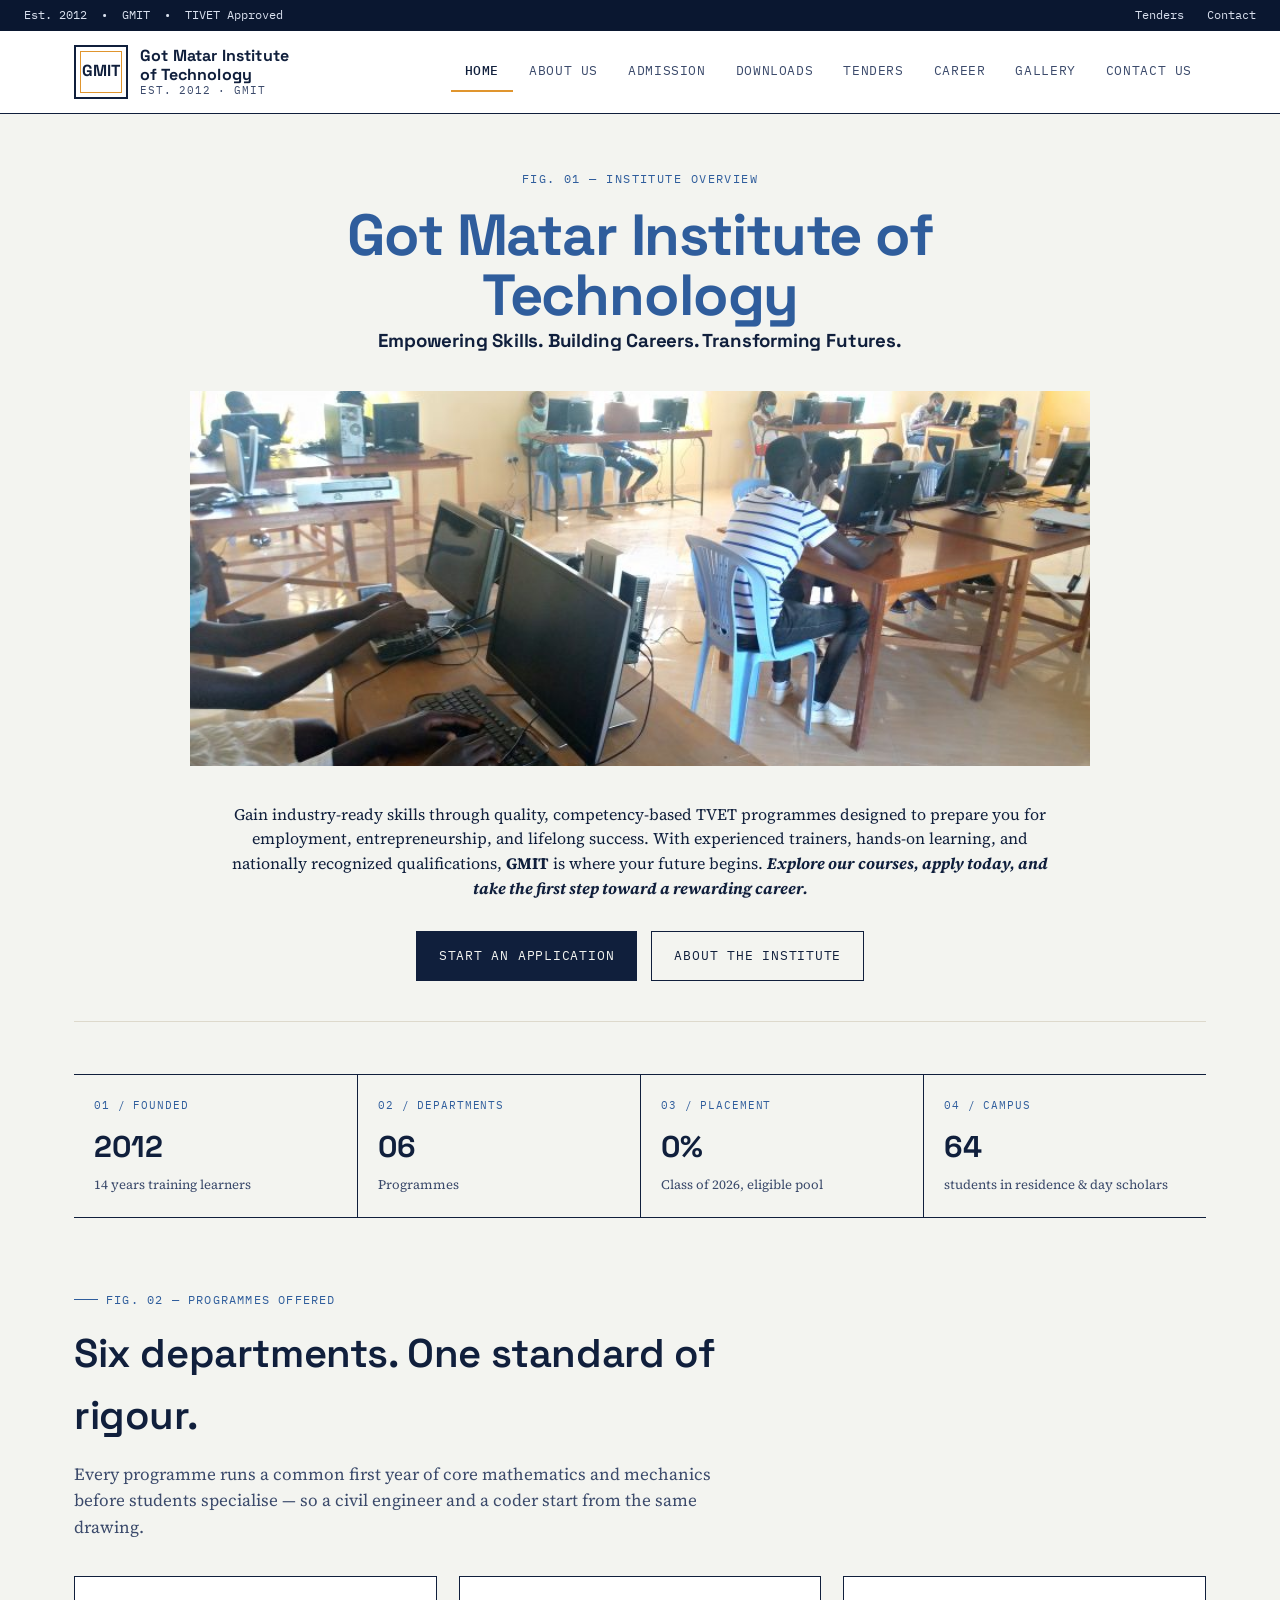
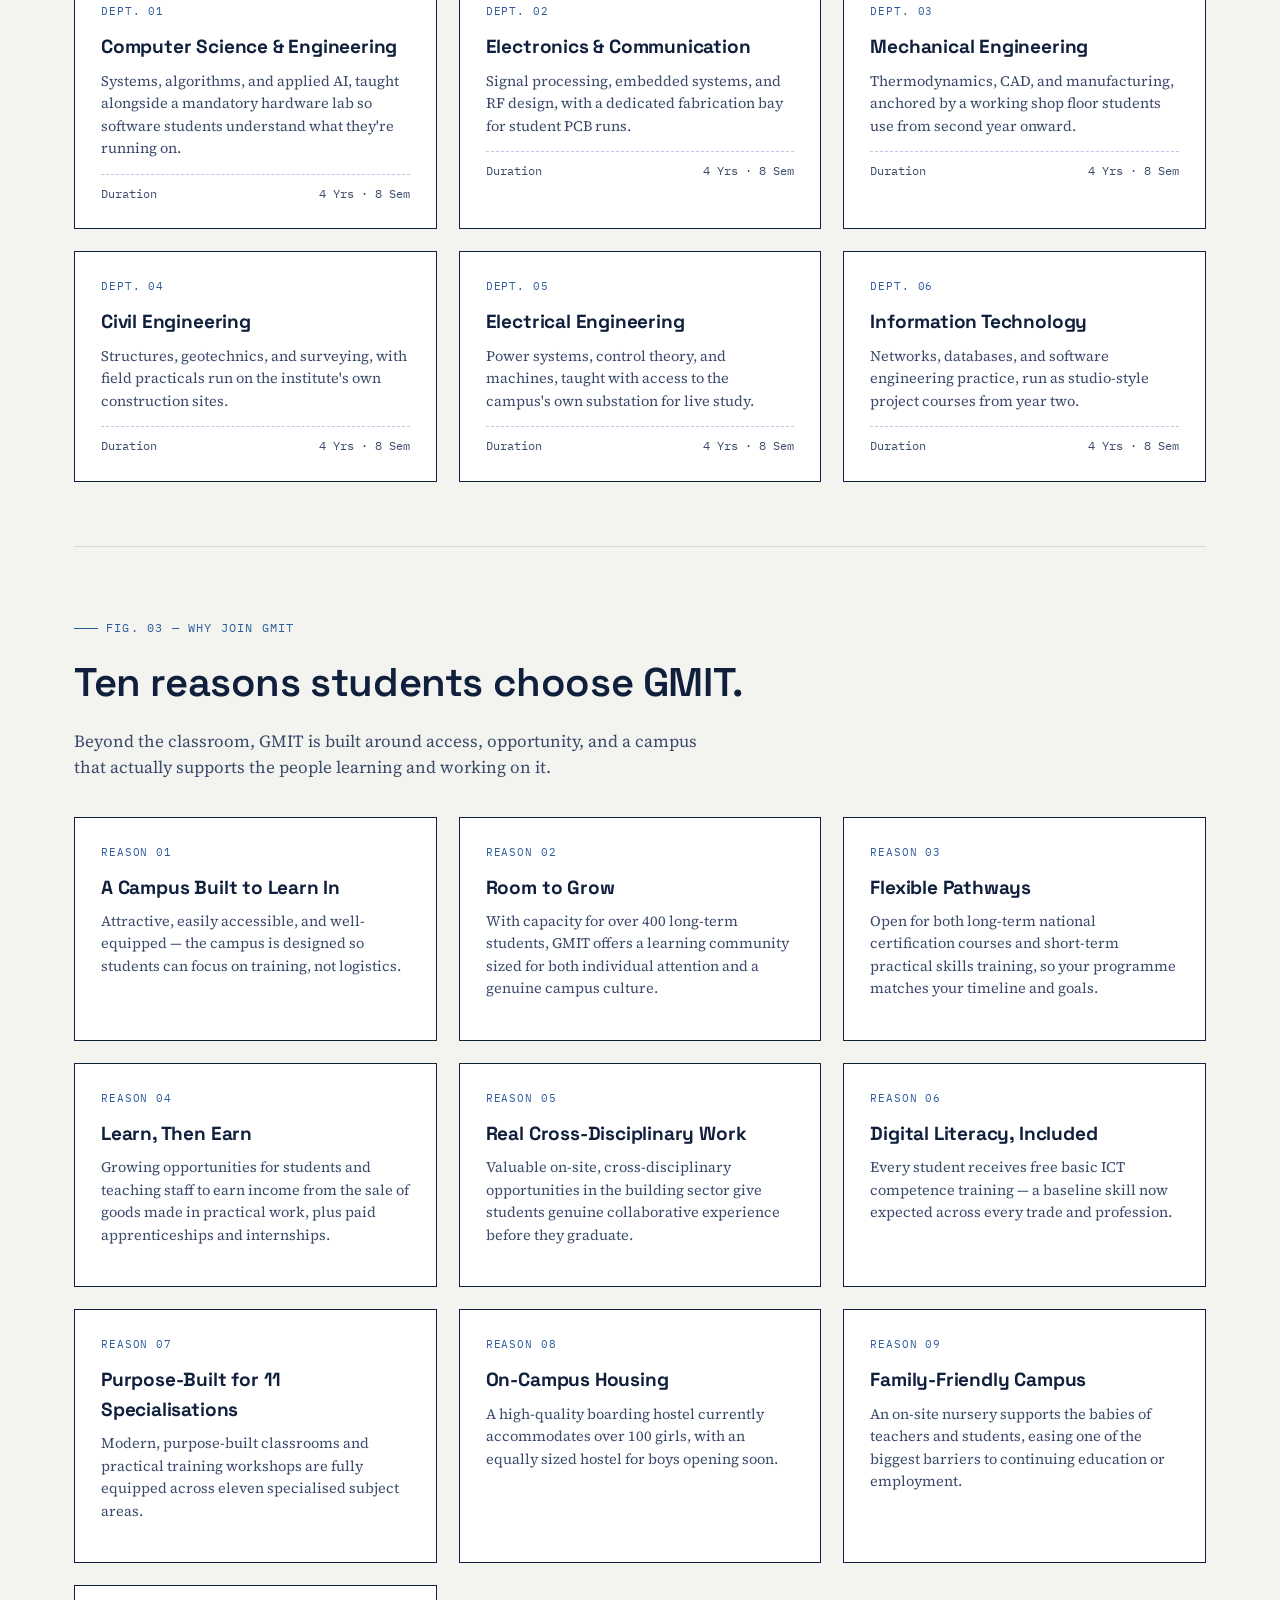
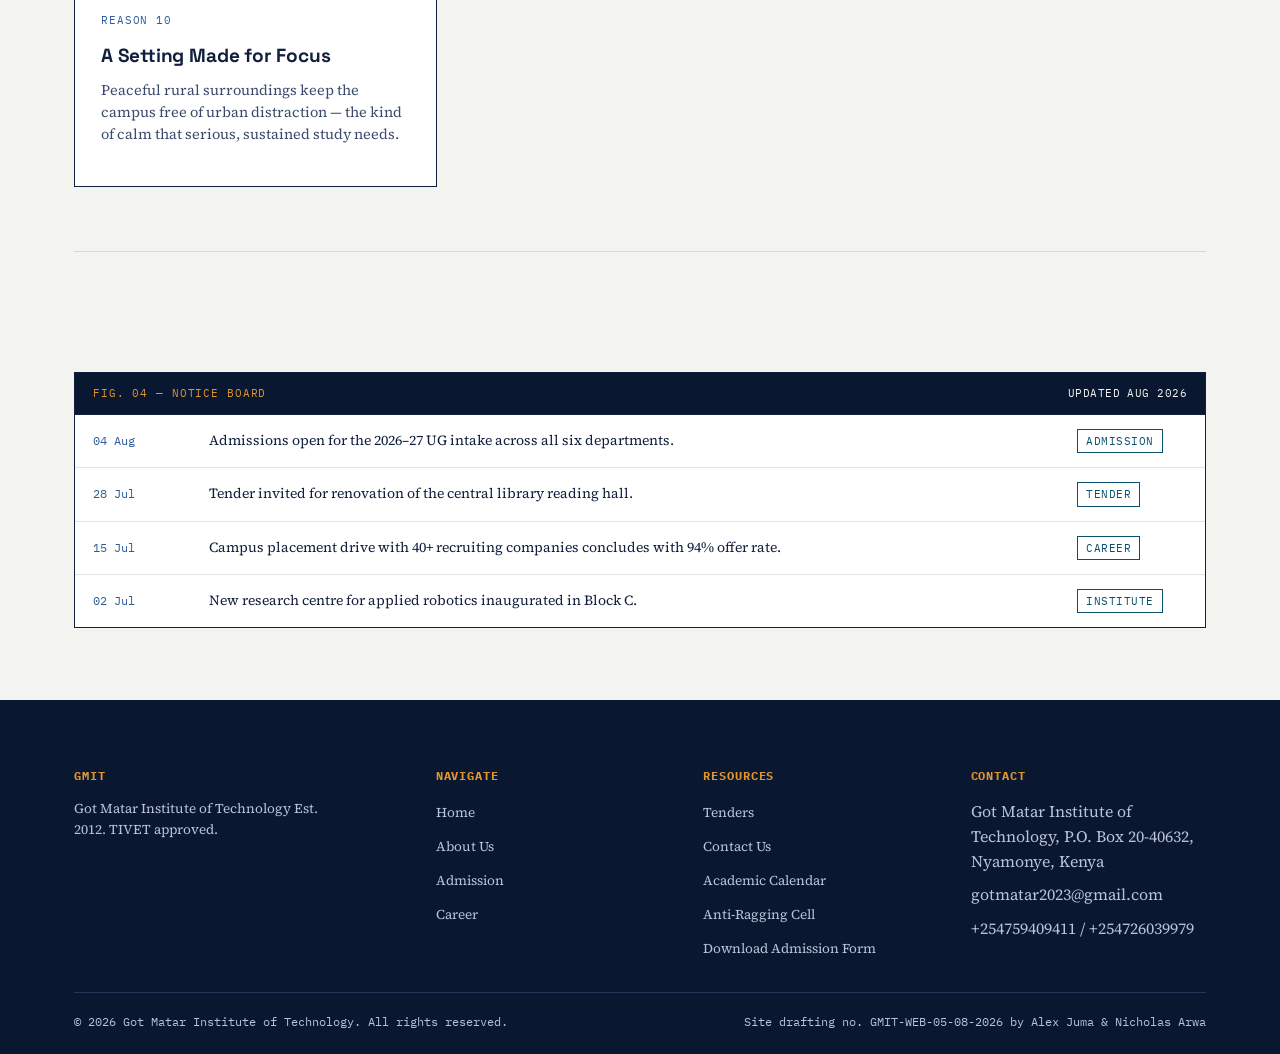
==== commit 4c1cb159: "Reason for joining IoT added" ====
--- a/index.html
+++ b/index.html
@@ -2,168 +2,229 @@
 <html lang="en">
 
 <head>
-    <meta charset="UTF-8">
-    <meta name="viewport" content="width=device-width, initial-scale=1.0">
-    <title>Home | Got Matar Institute of Technology</title>
-    <meta name="description"
-        content="GMIT — a mid-sized engineering institute in Gotmatar, Uttar Pradesh, offering six B.Tech programmes since 1998.">
-    <link rel="preconnect" href="https://fonts.googleapis.com">
-    <link
-        href="https://fonts.googleapis.com/css2?family=Space+Grotesk:wght@400;500;600;700&family=Source+Serif+4:opsz,wght@8..60,400;8..60,600;8..60,700&family=IBM+Plex+Mono:wght@400;500&display=swap"
-        rel="stylesheet">
-    <link rel="stylesheet" href="css/styles.css">
-    <style>
-        /* page-scoped: stacked hero — text first, then a full-width banner photo, no frame */
-        .hero-stacked {
-            display: block;
-            padding: 56px 0 40px;
-        }
-
-        .hero-stacked .hero-heading {
-            text-align: center;
-            max-width: 820px;
-            margin: 0 auto;
-        }
-
-        .hero-stacked .hero-body {
-            max-width: 820px;
-            margin: 0 auto;
-            text-align: center;
-        }
-
-        .hero-stacked .hero-body .hero-ctas {
-            justify-content: center;
-        }
-
-        .hero-photo-full {
-            width: 80%;
-            max-width: 900px;
-            aspect-ratio: 2.4/1;
-            object-fit: cover;
-            object-position: center;
-            display: block;
-            margin: 36px auto;
-        }
-
-        @media (max-width:700px) {
-            .hero-photo-full {
-                aspect-ratio: 4/3;
-            }
-        }
-    </style>
+  <meta charset="UTF-8">
+  <meta name="viewport" content="width=device-width, initial-scale=1.0">
+  <title>Home | Got Matar Institute of Technology</title>
+  <meta name="description"
+    content="GMIT — a mid-sized engineering institute in Gotmatar, Uttar Pradesh, offering six B.Tech programmes since 1998.">
+  <link rel="preconnect" href="https://fonts.googleapis.com">
+  <link
+    href="https://fonts.googleapis.com/css2?family=Space+Grotesk:wght@400;500;600;700&family=Source+Serif+4:opsz,wght@8..60,400;8..60,600;8..60,700&family=IBM+Plex+Mono:wght@400;500&display=swap"
+    rel="stylesheet">
+  <link rel="stylesheet" href="css/styles.css">
+  <style>
+    /* page-scoped: stacked hero — text first, then a full-width banner photo, no frame */
+    .hero-stacked {
+      display: block;
+      padding: 56px 0 40px;
+    }
+
+    .hero-stacked .hero-heading {
+      text-align: center;
+      max-width: 820px;
+      margin: 0 auto;
+    }
+
+    .hero-stacked .hero-body {
+      max-width: 820px;
+      margin: 0 auto;
+      text-align: center;
+    }
+
+    .hero-stacked .hero-body .hero-ctas {
+      justify-content: center;
+    }
+
+    .hero-photo-full {
+      width: 80%;
+      max-width: 900px;
+      aspect-ratio: 2.4/1;
+      object-fit: cover;
+      object-position: center;
+      display: block;
+      margin: 36px auto;
+    }
+
+    @media (max-width:700px) {
+      .hero-photo-full {
+        aspect-ratio: 4/3;
+      }
+    }
+  </style>
 </head>
 
 <body>
-    <a class="skip-link" href="#main">Skip to content</a>
-    <div id="topbar"></div>
-    <header class="site">
-      <div id="nav-container"></div>
-    </header>
-
-    <main id="main">
-
-        <section class="hero hero-stacked">
-            <div class="hero-content hero-heading">
-                <div class="hero-eyebrow">Fig. 01 &mdash; Institute Overview</div>
-                <h1><em>Got Matar Institute of Technology</em></h1>
-                <h3>Empowering Skills. Building Careers. Transforming Futures.</h3>
-            </div>
-            <img class="hero-photo-full" src="images/gmit_hero.jpg" alt="GMIT campus">
-            <div class="hero-content hero-body">
-                <p class="ledeee">
-                    Gain industry-ready skills through quality, competency-based TVET programmes designed to prepare you
-                    for employment,
-                    entrepreneurship, and lifelong success. With experienced trainers, hands-on learning, and nationally
-                    recognized
-                    qualifications, <b>GMIT</b> is where your future begins.
-                    <em><b>Explore our courses, apply today, and take the first step toward a rewarding career.</b></em>
-                </p>
-                <div class="hero-ctas">
-                    <a href="admission.html" class="btn btn-primary">Start an Application</a>
-                    <a href="about.html" class="btn btn-ghost">About the Institute</a>
-                </div>
-            </div>
-        </section>
-
-        <div class="stat-strip">
-            <div class="stat"><span class="fig-label">01 / Founded</span><strong>2012</strong><span class="label">14
-                    years training learners</span></div>
-            <div class="stat"><span class="fig-label">02 / Departments</span><strong>06</strong><span
-                    class="label">Programmes</span></div>
-            <div class="stat"><span class="fig-label">03 / Placement</span><strong>0%</strong><span class="label">Class
-                    of 2026, eligible pool</span></div>
-            <div class="stat"><span class="fig-label">04 / Campus</span><strong>64</strong><span class="label">students
-                    in residence &amp; day scholars</span></div>
-        </div>
-
-        <section>
-            <div class="eyebrow">Fig. 02 &mdash; Programmes offered</div>
-            <h2 class="section-title">Six departments. One standard of rigour.</h2>
-            <p class="lede">Every programme runs a common first year of core mathematics and mechanics before students
-                specialise &mdash; so a civil engineer and a coder start from the same drawing.</p>
-            <div class="grid-3">
-                <div class="card"><span class="fig-label">Dept. 01</span>
-                    <h3>Computer Science &amp; Engineering</h3>
-                    <p>Systems, algorithms, and applied AI, taught alongside a mandatory hardware lab so software
-                        students understand what they're running on.</p>
-                    <div class="spec-line"><span>Duration</span><span>4 Yrs &middot; 8 Sem</span></div>
-                </div>
-                <div class="card"><span class="fig-label">Dept. 02</span>
-                    <h3>Electronics &amp; Communication</h3>
-                    <p>Signal processing, embedded systems, and RF design, with a dedicated fabrication bay for student
-                        PCB runs.</p>
-                    <div class="spec-line"><span>Duration</span><span>4 Yrs &middot; 8 Sem</span></div>
-                </div>
-                <div class="card"><span class="fig-label">Dept. 03</span>
-                    <h3>Mechanical Engineering</h3>
-                    <p>Thermodynamics, CAD, and manufacturing, anchored by a working shop floor students use from second
-                        year onward.</p>
-                    <div class="spec-line"><span>Duration</span><span>4 Yrs &middot; 8 Sem</span></div>
-                </div>
-                <div class="card"><span class="fig-label">Dept. 04</span>
-                    <h3>Civil Engineering</h3>
-                    <p>Structures, geotechnics, and surveying, with field practicals run on the institute's own
-                        construction sites.</p>
-                    <div class="spec-line"><span>Duration</span><span>4 Yrs &middot; 8 Sem</span></div>
-                </div>
-                <div class="card"><span class="fig-label">Dept. 05</span>
-                    <h3>Electrical Engineering</h3>
-                    <p>Power systems, control theory, and machines, taught with access to the campus's own substation
-                        for live study.</p>
-                    <div class="spec-line"><span>Duration</span><span>4 Yrs &middot; 8 Sem</span></div>
-                </div>
-                <div class="card"><span class="fig-label">Dept. 06</span>
-                    <h3>Information Technology</h3>
-                    <p>Networks, databases, and software engineering practice, run as studio-style project courses from
-                        year two.</p>
-                    <div class="spec-line"><span>Duration</span><span>4 Yrs &middot; 8 Sem</span></div>
-                </div>
-            </div>
-        </section>
-
-        <section>
-            <div class="ticker-wrap">
-                <div class="ticker-head">
-                    <span class="fig-label">Fig. 03 &mdash; Notice Board</span>
-                    <span class="mono" style="font-size:11px;">Updated Aug 2026</span>
-                </div>
-                <div class="ticker-item"><span class="date">04 Aug</span><span>Admissions open for the 2026&ndash;27 UG
-                        intake across all six departments.</span><span class="tag">Admission</span></div>
-                <div class="ticker-item"><span class="date">28 Jul</span><span>Tender invited for renovation of the
-                        central library reading hall.</span><span class="tag">Tender</span></div>
-                <div class="ticker-item"><span class="date">15 Jul</span><span>Campus placement drive with 40+
-                        recruiting companies concludes with 94% offer rate.</span><span class="tag">Career</span></div>
-                <div class="ticker-item"><span class="date">02 Jul</span><span>New research centre for applied robotics
-                        inaugurated in Block C.</span><span class="tag">Institute</span></div>
-            </div>
-        </section>
-    </main>
-
-    <footer>
-        <div id="footer"></div>
-    </footer>
-
-    <script src="js/script.js"></script>
+  <a class="skip-link" href="#main">Skip to content</a>
+  <div id="topbar"></div>
+  <header class="site">
+    <div id="nav-container"></div>
+  </header>
+
+  <main id="main">
+
+    <section class="hero hero-stacked">
+      <div class="hero-content hero-heading">
+        <div class="hero-eyebrow">Fig. 01 &mdash; Institute Overview</div>
+        <h1><em>Got Matar Institute of Technology</em></h1>
+        <h3>Empowering Skills. Building Careers. Transforming Futures.</h3>
+      </div>
+      <img class="hero-photo-full" src="images/gmit_hero.jpg" alt="GMIT campus">
+      <div class="hero-content hero-body">
+        <p >
+          Gain industry-ready skills through quality, competency-based TVET programmes designed to prepare you
+          for employment,
+          entrepreneurship, and lifelong success. With experienced trainers, hands-on learning, and nationally
+          recognized
+          qualifications, <b>GMIT</b> is where your future begins.
+          <em><b>Explore our courses, apply today, and take the first step toward a rewarding career.</b></em>
+        </p>
+        <div class="hero-ctas">
+          <a href="admission.html" class="btn btn-primary">Start an Application</a>
+          <a href="about.html" class="btn btn-ghost">About the Institute</a>
+        </div>
+      </div>
+    </section>
+
+    <div class="stat-strip">
+      <div class="stat"><span class="fig-label">01 / Founded</span><strong>2012</strong><span class="label">14
+          years training learners</span></div>
+      <div class="stat"><span class="fig-label">02 / Departments</span><strong>06</strong><span
+          class="label">Programmes</span></div>
+      <div class="stat"><span class="fig-label">03 / Placement</span><strong>0%</strong><span class="label">Class
+          of 2026, eligible pool</span></div>
+      <div class="stat"><span class="fig-label">04 / Campus</span><strong>64</strong><span class="label">students
+          in residence &amp; day scholars</span></div>
+    </div>
+
+
+    <section>
+
+      <div class="eyebrow">Fig. 02 &mdash; Programmes offered</div>
+      <h2 class="section-title">Six departments. One standard of rigour.</h2>
+      <p class="lede">Every programme runs a common first year of core mathematics and mechanics before students
+        specialise &mdash; so a civil engineer and a coder start from the same drawing.</p>
+      <div class="grid-3">
+        <div class="card"><span class="fig-label">Dept. 01</span>
+          <h3>Computer Science &amp; Engineering</h3>
+          <p>Systems, algorithms, and applied AI, taught alongside a mandatory hardware lab so software
+            students understand what they're running on.</p>
+          <div class="spec-line"><span>Duration</span><span>4 Yrs &middot; 8 Sem</span></div>
+        </div>
+        <div class="card"><span class="fig-label">Dept. 02</span>
+          <h3>Electronics &amp; Communication</h3>
+          <p>Signal processing, embedded systems, and RF design, with a dedicated fabrication bay for student
+            PCB runs.</p>
+          <div class="spec-line"><span>Duration</span><span>4 Yrs &middot; 8 Sem</span></div>
+        </div>
+        <div class="card"><span class="fig-label">Dept. 03</span>
+          <h3>Mechanical Engineering</h3>
+          <p>Thermodynamics, CAD, and manufacturing, anchored by a working shop floor students use from second
+            year onward.</p>
+          <div class="spec-line"><span>Duration</span><span>4 Yrs &middot; 8 Sem</span></div>
+        </div>
+        <div class="card"><span class="fig-label">Dept. 04</span>
+          <h3>Civil Engineering</h3>
+          <p>Structures, geotechnics, and surveying, with field practicals run on the institute's own
+            construction sites.</p>
+          <div class="spec-line"><span>Duration</span><span>4 Yrs &middot; 8 Sem</span></div>
+        </div>
+        <div class="card"><span class="fig-label">Dept. 05</span>
+          <h3>Electrical Engineering</h3>
+          <p>Power systems, control theory, and machines, taught with access to the campus's own substation
+            for live study.</p>
+          <div class="spec-line"><span>Duration</span><span>4 Yrs &middot; 8 Sem</span></div>
+        </div>
+        <div class="card"><span class="fig-label">Dept. 06</span>
+          <h3>Information Technology</h3>
+          <p>Networks, databases, and software engineering practice, run as studio-style project courses from
+            year two.</p>
+          <div class="spec-line"><span>Duration</span><span>4 Yrs &middot; 8 Sem</span></div>
+        </div>
+      </div>
+    </section>
+
+    <section>
+      <div class="eyebrow">Fig. 03 &mdash; Why Join GMIT</div>
+      <h2 class="section-title">Ten reasons students choose GMIT.</h2>
+      <p class="lede">Beyond the classroom, GMIT is built around access, opportunity, and a campus that actually
+        supports the people learning and working on it.</p>
+      <div class="grid-3">
+        <div class="card"><span class="fig-label">Reason 01</span>
+          <h3>A Campus Built to Learn In</h3>
+          <p>Attractive, easily accessible, and well-equipped &mdash; the campus is designed so students can focus on
+            training, not logistics.</p>
+        </div>
+        <div class="card"><span class="fig-label">Reason 02</span>
+          <h3>Room to Grow</h3>
+          <p>With capacity for over 400 long-term students, GMIT offers a learning community sized for both individual
+            attention and a genuine campus culture.</p>
+        </div>
+        <div class="card"><span class="fig-label">Reason 03</span>
+          <h3>Flexible Pathways</h3>
+          <p>Open for both long-term national certification courses and short-term practical skills training, so your
+            programme matches your timeline and goals.</p>
+        </div>
+        <div class="card"><span class="fig-label">Reason 04</span>
+          <h3>Learn, Then Earn</h3>
+          <p>Growing opportunities for students and teaching staff to earn income from the sale of goods made in
+            practical work, plus paid apprenticeships and internships.</p>
+        </div>
+        <div class="card"><span class="fig-label">Reason 05</span>
+          <h3>Real Cross-Disciplinary Work</h3>
+          <p>Valuable on-site, cross-disciplinary opportunities in the building sector give students genuine
+            collaborative experience before they graduate.</p>
+        </div>
+        <div class="card"><span class="fig-label">Reason 06</span>
+          <h3>Digital Literacy, Included</h3>
+          <p>Every student receives free basic ICT competence training &mdash; a baseline skill now expected across
+            every trade and profession.</p>
+        </div>
+        <div class="card"><span class="fig-label">Reason 07</span>
+          <h3>Purpose-Built for 11 Specialisations</h3>
+          <p>Modern, purpose-built classrooms and practical training workshops are fully equipped across eleven
+            specialised subject areas.</p>
+        </div>
+        <div class="card"><span class="fig-label">Reason 08</span>
+          <h3>On-Campus Housing</h3>
+          <p>A high-quality boarding hostel currently accommodates over 100 girls, with an equally sized hostel for boys
+            opening soon.</p>
+        </div>
+        <div class="card"><span class="fig-label">Reason 09</span>
+          <h3>Family-Friendly Campus</h3>
+          <p>An on-site nursery supports the babies of teachers and students, easing one of the biggest barriers to
+            continuing education or employment.</p>
+        </div>
+        <div class="card"><span class="fig-label">Reason 10</span>
+          <h3>A Setting Made for Focus</h3>
+          <p>Peaceful rural surroundings keep the campus free of urban distraction &mdash; the kind of calm that
+            serious, sustained study needs.</p>
+        </div>
+      </div>
+    </section>
+
+    <section>
+      <div class="ticker-wrap">
+        <div class="ticker-head">
+          <span class="fig-label">Fig. 04 &mdash; Notice Board</span>
+          <span class="mono" style="font-size:11px;">Updated Aug 2026</span>
+        </div>
+        <div class="ticker-item"><span class="date">04 Aug</span><span>Admissions open for the 2026&ndash;27 UG
+            intake across all six departments.</span><span class="tag">Admission</span></div>
+        <div class="ticker-item"><span class="date">28 Jul</span><span>Tender invited for renovation of the
+            central library reading hall.</span><span class="tag">Tender</span></div>
+        <div class="ticker-item"><span class="date">15 Jul</span><span>Campus placement drive with 40+
+            recruiting companies concludes with 94% offer rate.</span><span class="tag">Career</span></div>
+        <div class="ticker-item"><span class="date">02 Jul</span><span>New research centre for applied robotics
+            inaugurated in Block C.</span><span class="tag">Institute</span></div>
+      </div>
+    </section>
+  </main>
+
+  <footer>
+    <div id="footer"></div>
+  </footer>
+
+  <script src="js/script.js"></script>
 </body>
 
 </html>
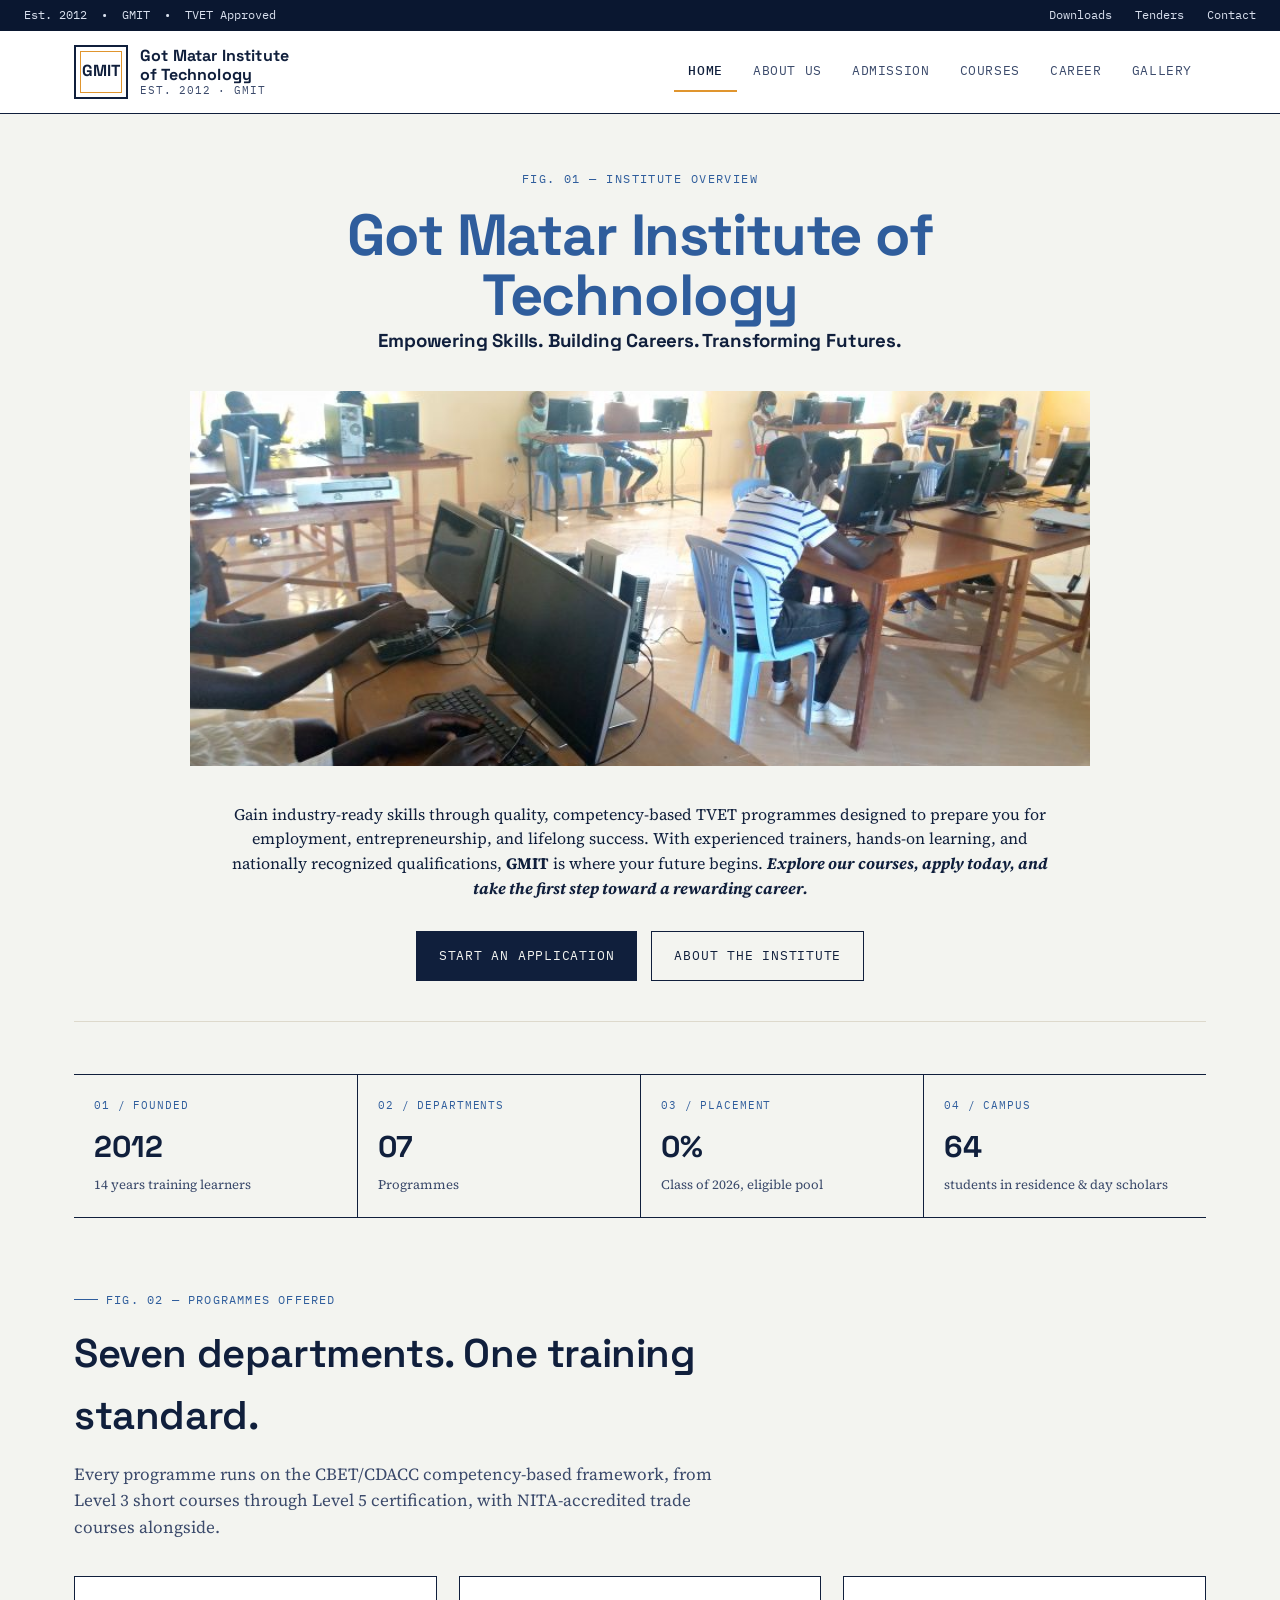
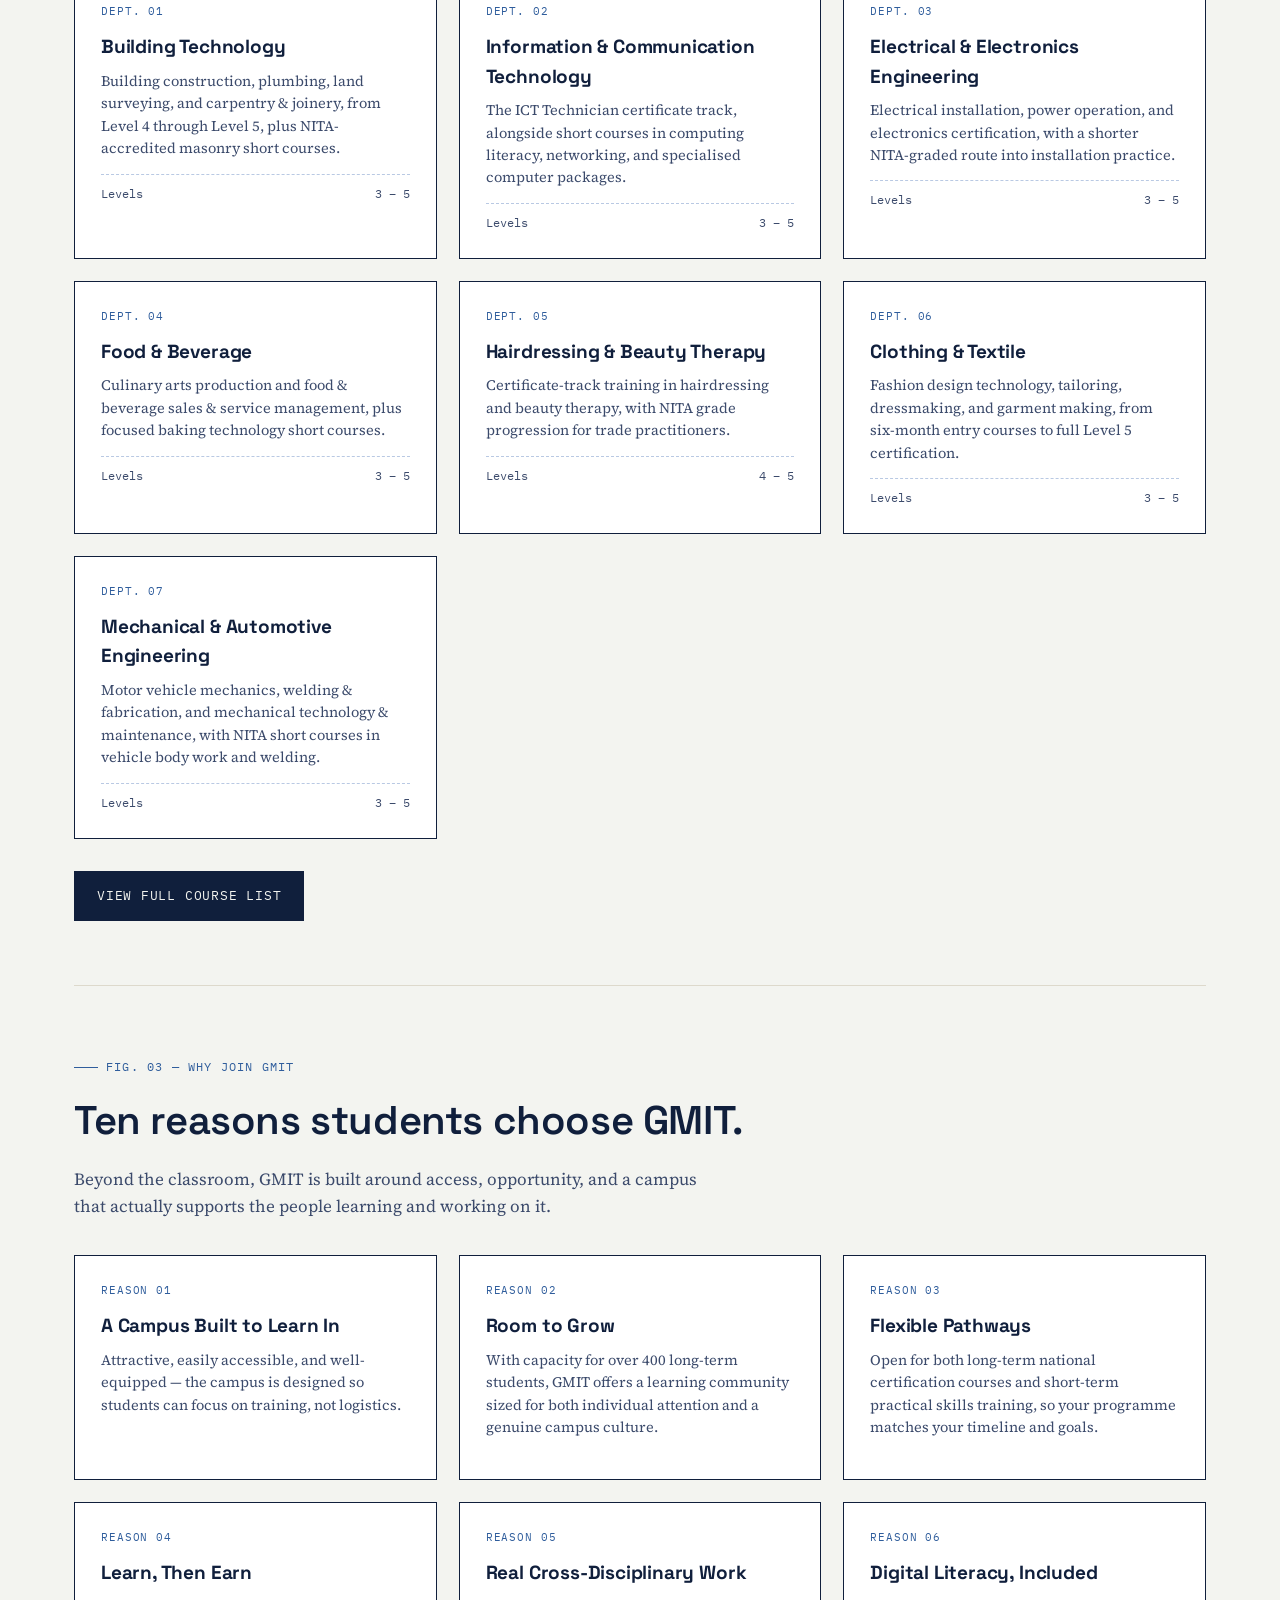
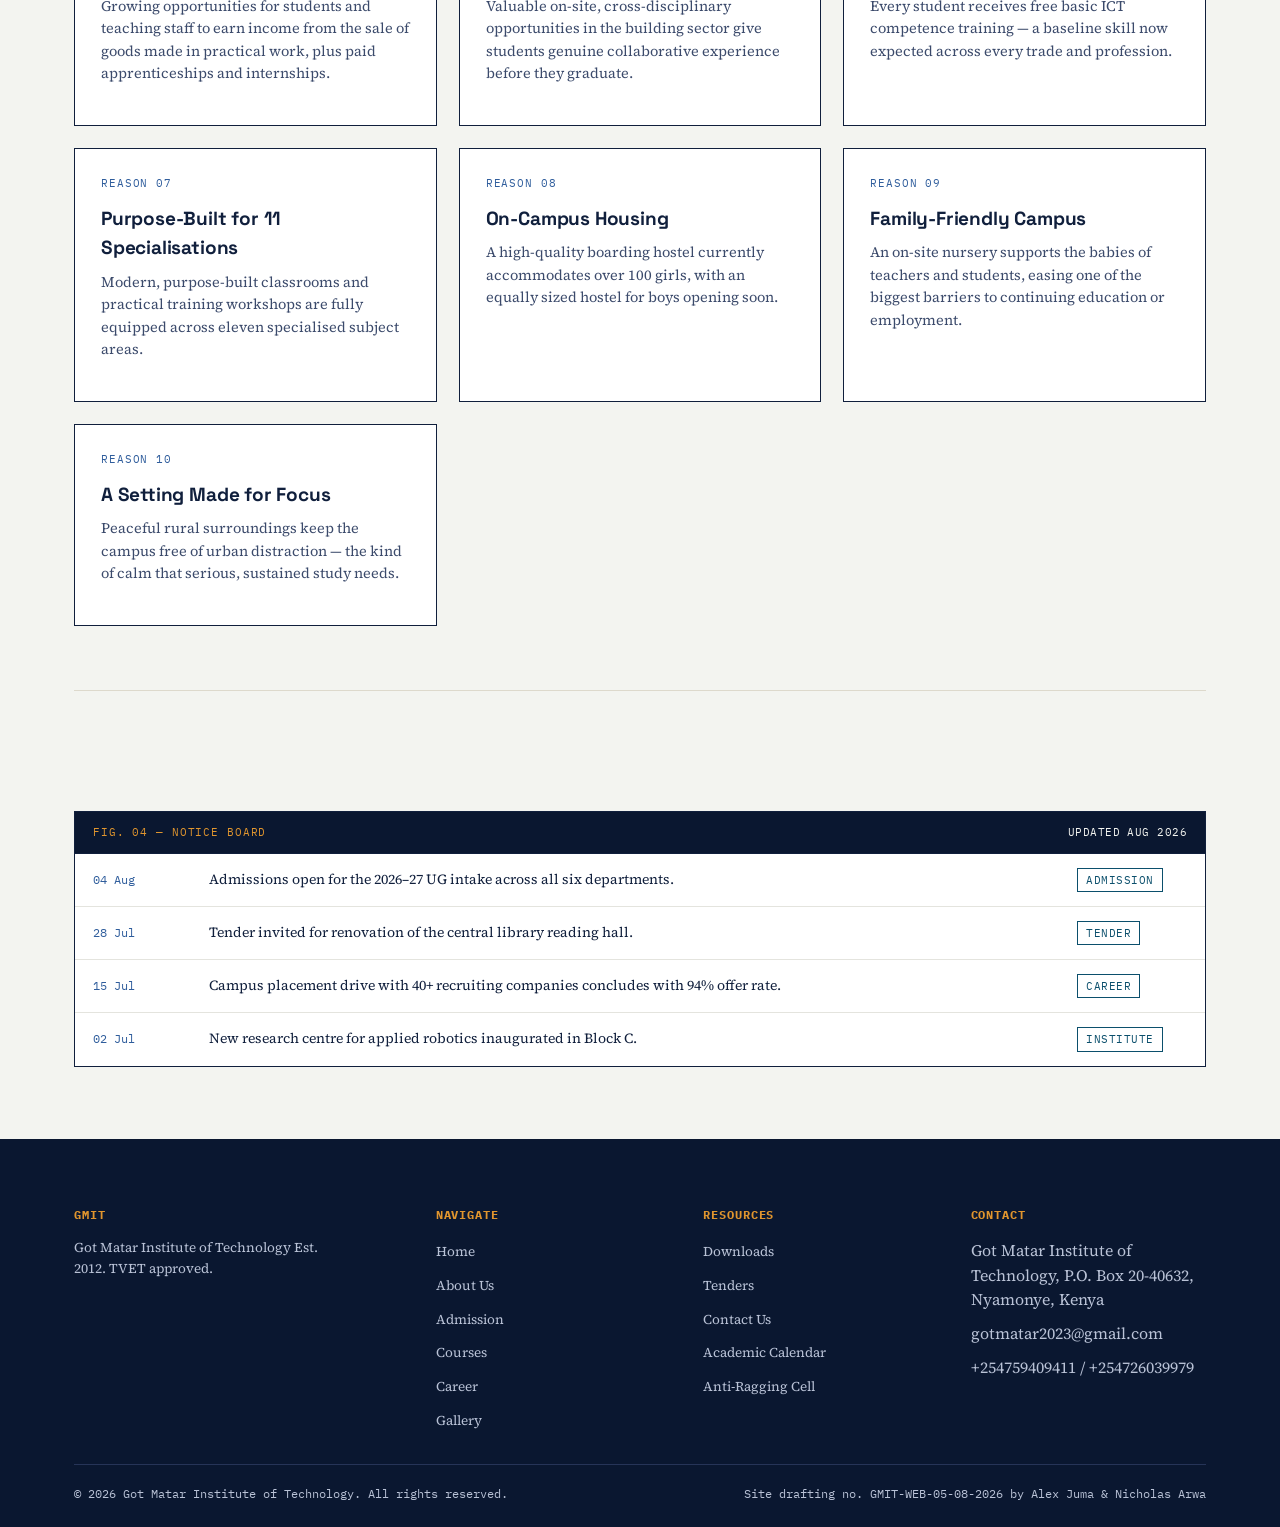
==== commit 03631492: "Couses.html added, contact updated, nav reduced to standard 6 and layout adjusted" ====
--- a/index.html
+++ b/index.html
@@ -6,7 +6,7 @@
   <meta name="viewport" content="width=device-width, initial-scale=1.0">
   <title>Home | Got Matar Institute of Technology</title>
   <meta name="description"
-    content="GMIT — a mid-sized engineering institute in Gotmatar, Uttar Pradesh, offering six B.Tech programmes since 1998.">
+    content="GMIT — a TVET institute in Nyamonye, Kenya, offering CBET/CDACC and NITA accredited courses across seven departments.">
   <link rel="preconnect" href="https://fonts.googleapis.com">
   <link
     href="https://fonts.googleapis.com/css2?family=Space+Grotesk:wght@400;500;600;700&family=Source+Serif+4:opsz,wght@8..60,400;8..60,600;8..60,700&family=IBM+Plex+Mono:wght@400;500&display=swap"
@@ -70,7 +70,7 @@
       </div>
       <img class="hero-photo-full" src="images/gmit_hero.jpg" alt="GMIT campus">
       <div class="hero-content hero-body">
-        <p >
+        <p class="ledeee">
           Gain industry-ready skills through quality, competency-based TVET programmes designed to prepare you
           for employment,
           entrepreneurship, and lifelong success. With experienced trainers, hands-on learning, and nationally
@@ -88,7 +88,7 @@
     <div class="stat-strip">
       <div class="stat"><span class="fig-label">01 / Founded</span><strong>2012</strong><span class="label">14
           years training learners</span></div>
-      <div class="stat"><span class="fig-label">02 / Departments</span><strong>06</strong><span
+      <div class="stat"><span class="fig-label">02 / Departments</span><strong>07</strong><span
           class="label">Programmes</span></div>
       <div class="stat"><span class="fig-label">03 / Placement</span><strong>0%</strong><span class="label">Class
           of 2026, eligible pool</span></div>
@@ -100,46 +100,55 @@
     <section>
 
       <div class="eyebrow">Fig. 02 &mdash; Programmes offered</div>
-      <h2 class="section-title">Six departments. One standard of rigour.</h2>
-      <p class="lede">Every programme runs a common first year of core mathematics and mechanics before students
-        specialise &mdash; so a civil engineer and a coder start from the same drawing.</p>
+      <h2 class="section-title">Seven departments. One training standard.</h2>
+      <p class="lede">Every programme runs on the CBET/CDACC competency-based framework, from Level 3 short courses
+        through Level 5 certification, with NITA-accredited trade courses alongside.</p>
       <div class="grid-3">
         <div class="card"><span class="fig-label">Dept. 01</span>
-          <h3>Computer Science &amp; Engineering</h3>
-          <p>Systems, algorithms, and applied AI, taught alongside a mandatory hardware lab so software
-            students understand what they're running on.</p>
-          <div class="spec-line"><span>Duration</span><span>4 Yrs &middot; 8 Sem</span></div>
+          <h3>Building Technology</h3>
+          <p>Building construction, plumbing, land surveying, and carpentry &amp; joinery, from Level 4 through Level 5,
+            plus NITA-accredited masonry short courses.</p>
+          <div class="spec-line"><span>Levels</span><span>3 &ndash; 5</span></div>
         </div>
         <div class="card"><span class="fig-label">Dept. 02</span>
-          <h3>Electronics &amp; Communication</h3>
-          <p>Signal processing, embedded systems, and RF design, with a dedicated fabrication bay for student
-            PCB runs.</p>
-          <div class="spec-line"><span>Duration</span><span>4 Yrs &middot; 8 Sem</span></div>
+          <h3>Information &amp; Communication Technology</h3>
+          <p>The ICT Technician certificate track, alongside short courses in computing literacy, networking, and
+            specialised computer packages.</p>
+          <div class="spec-line"><span>Levels</span><span>3 &ndash; 5</span></div>
         </div>
         <div class="card"><span class="fig-label">Dept. 03</span>
-          <h3>Mechanical Engineering</h3>
-          <p>Thermodynamics, CAD, and manufacturing, anchored by a working shop floor students use from second
-            year onward.</p>
-          <div class="spec-line"><span>Duration</span><span>4 Yrs &middot; 8 Sem</span></div>
+          <h3>Electrical &amp; Electronics Engineering</h3>
+          <p>Electrical installation, power operation, and electronics certification, with a shorter NITA-graded route
+            into installation practice.</p>
+          <div class="spec-line"><span>Levels</span><span>3 &ndash; 5</span></div>
         </div>
         <div class="card"><span class="fig-label">Dept. 04</span>
-          <h3>Civil Engineering</h3>
-          <p>Structures, geotechnics, and surveying, with field practicals run on the institute's own
-            construction sites.</p>
-          <div class="spec-line"><span>Duration</span><span>4 Yrs &middot; 8 Sem</span></div>
+          <h3>Food &amp; Beverage</h3>
+          <p>Culinary arts production and food &amp; beverage sales &amp; service management, plus focused baking
+            technology short courses.</p>
+          <div class="spec-line"><span>Levels</span><span>3 &ndash; 5</span></div>
         </div>
         <div class="card"><span class="fig-label">Dept. 05</span>
-          <h3>Electrical Engineering</h3>
-          <p>Power systems, control theory, and machines, taught with access to the campus's own substation
-            for live study.</p>
-          <div class="spec-line"><span>Duration</span><span>4 Yrs &middot; 8 Sem</span></div>
+          <h3>Hairdressing &amp; Beauty Therapy</h3>
+          <p>Certificate-track training in hairdressing and beauty therapy, with NITA grade progression for trade
+            practitioners.</p>
+          <div class="spec-line"><span>Levels</span><span>4 &ndash; 5</span></div>
         </div>
         <div class="card"><span class="fig-label">Dept. 06</span>
-          <h3>Information Technology</h3>
-          <p>Networks, databases, and software engineering practice, run as studio-style project courses from
-            year two.</p>
-          <div class="spec-line"><span>Duration</span><span>4 Yrs &middot; 8 Sem</span></div>
-        </div>
+          <h3>Clothing &amp; Textile</h3>
+          <p>Fashion design technology, tailoring, dressmaking, and garment making, from six-month entry courses to full
+            Level 5 certification.</p>
+          <div class="spec-line"><span>Levels</span><span>3 &ndash; 5</span></div>
+        </div>
+        <div class="card"><span class="fig-label">Dept. 07</span>
+          <h3>Mechanical &amp; Automotive Engineering</h3>
+          <p>Motor vehicle mechanics, welding &amp; fabrication, and mechanical technology &amp; maintenance, with NITA
+            short courses in vehicle body work and welding.</p>
+          <div class="spec-line"><span>Levels</span><span>3 &ndash; 5</span></div>
+        </div>
+      </div>
+      <div style="margin-top:32px;">
+        <a href="courses.html" class="btn btn-primary">View Full Course List</a>
       </div>
     </section>
 
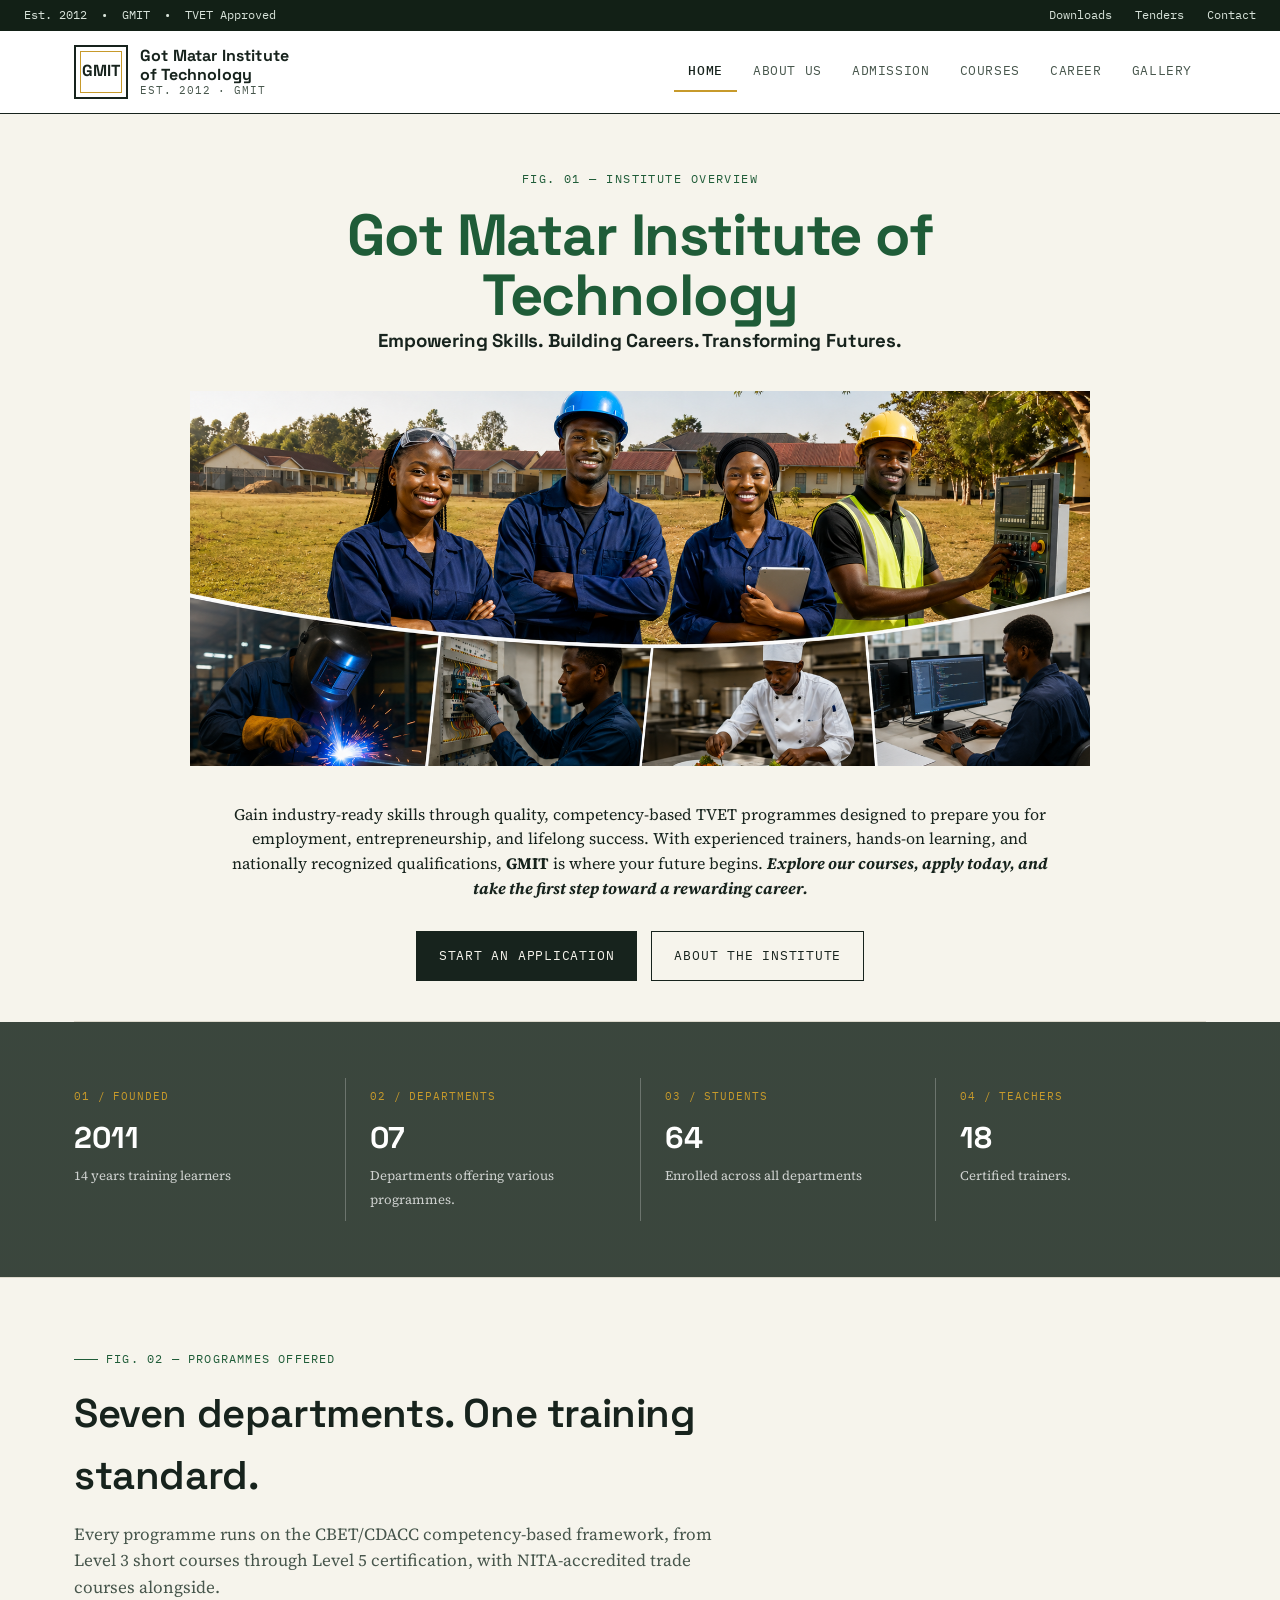
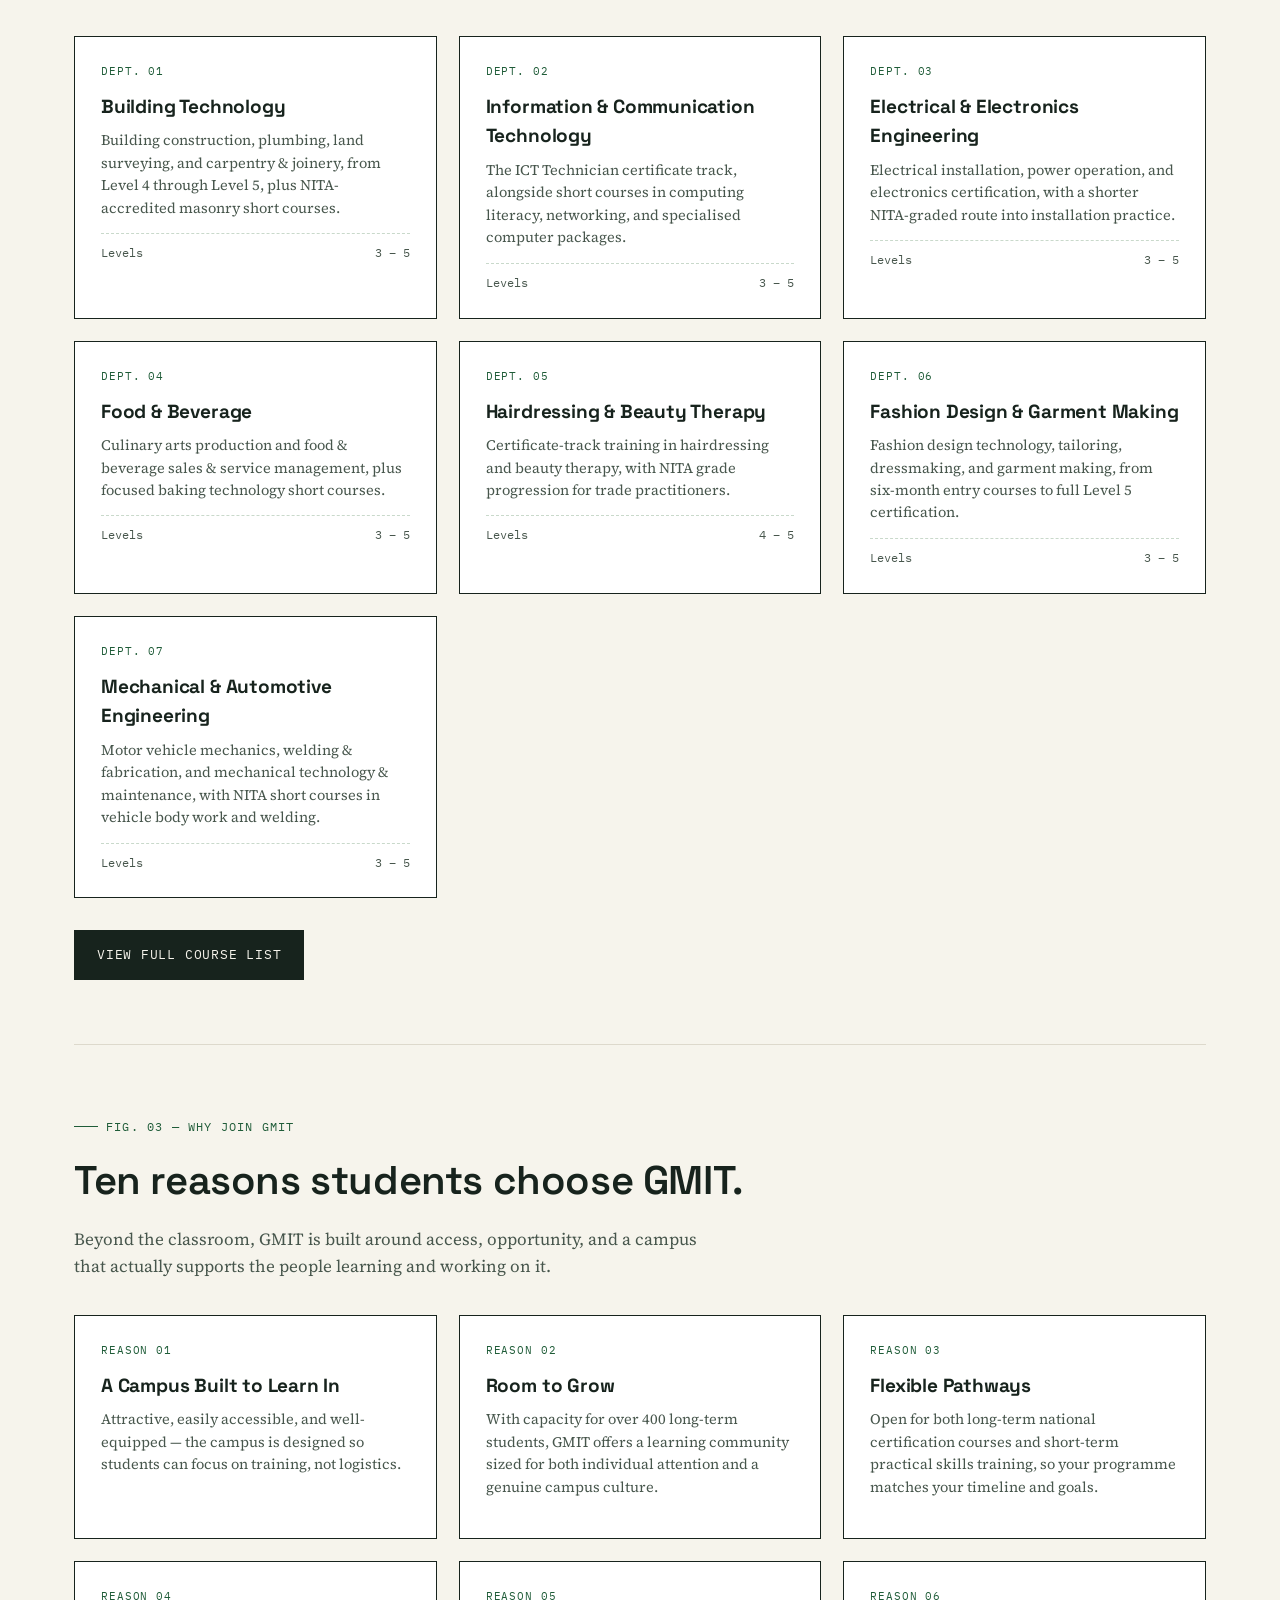
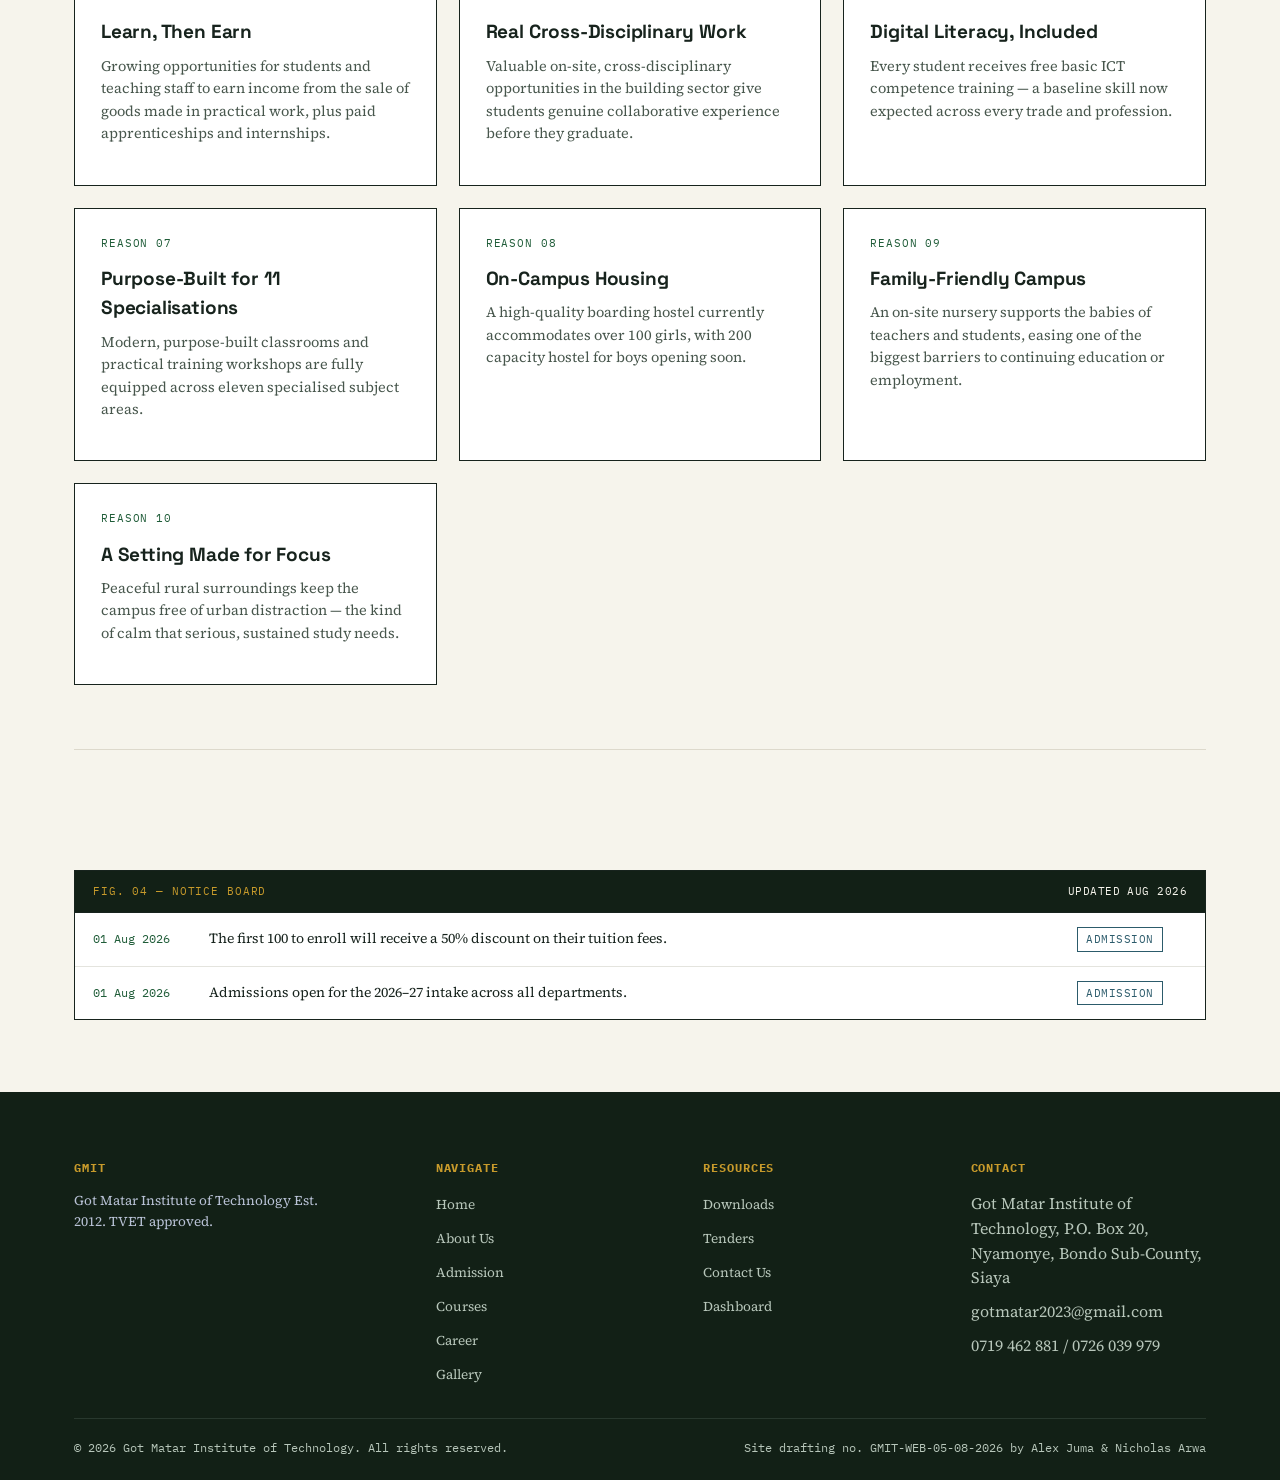
==== commit f7403f74: "Complete site updates, including new downloads, gallery images, and staff profiles." ====
--- a/index.html
+++ b/index.html
@@ -12,45 +12,8 @@
     href="https://fonts.googleapis.com/css2?family=Space+Grotesk:wght@400;500;600;700&family=Source+Serif+4:opsz,wght@8..60,400;8..60,600;8..60,700&family=IBM+Plex+Mono:wght@400;500&display=swap"
     rel="stylesheet">
   <link rel="stylesheet" href="css/styles.css">
-  <style>
-    /* page-scoped: stacked hero — text first, then a full-width banner photo, no frame */
-    .hero-stacked {
-      display: block;
-      padding: 56px 0 40px;
-    }
-
-    .hero-stacked .hero-heading {
-      text-align: center;
-      max-width: 820px;
-      margin: 0 auto;
-    }
-
-    .hero-stacked .hero-body {
-      max-width: 820px;
-      margin: 0 auto;
-      text-align: center;
-    }
-
-    .hero-stacked .hero-body .hero-ctas {
-      justify-content: center;
-    }
-
-    .hero-photo-full {
-      width: 80%;
-      max-width: 900px;
-      aspect-ratio: 2.4/1;
-      object-fit: cover;
-      object-position: center;
-      display: block;
-      margin: 36px auto;
-    }
-
-    @media (max-width:700px) {
-      .hero-photo-full {
-        aspect-ratio: 4/3;
-      }
-    }
-  </style>
+  <link rel="stylesheet" href="css/home.css">
+
 </head>
 
 <body>
@@ -63,13 +26,13 @@
   <main id="main">
 
     <section class="hero hero-stacked">
-      <div class="hero-content hero-heading">
+      <div class="hero-content hero-heading reveal">
         <div class="hero-eyebrow">Fig. 01 &mdash; Institute Overview</div>
         <h1><em>Got Matar Institute of Technology</em></h1>
         <h3>Empowering Skills. Building Careers. Transforming Futures.</h3>
       </div>
-      <img class="hero-photo-full" src="images/gmit_hero.jpg" alt="GMIT campus">
-      <div class="hero-content hero-body">
+      <img class="hero-photo-full reveal" src="images/gmit_hero.png" alt="GMIT campus">
+      <div class="hero-content hero-body reveal">
         <p class="ledeee">
           Gain industry-ready skills through quality, competency-based TVET programmes designed to prepare you
           for employment,
@@ -85,16 +48,18 @@
       </div>
     </section>
 
-    <div class="stat-strip">
-      <div class="stat"><span class="fig-label">01 / Founded</span><strong>2012</strong><span class="label">14
-          years training learners</span></div>
-      <div class="stat"><span class="fig-label">02 / Departments</span><strong>07</strong><span
-          class="label">Programmes</span></div>
-      <div class="stat"><span class="fig-label">03 / Placement</span><strong>0%</strong><span class="label">Class
-          of 2026, eligible pool</span></div>
-      <div class="stat"><span class="fig-label">04 / Campus</span><strong>64</strong><span class="label">students
-          in residence &amp; day scholars</span></div>
-    </div>
+    <section class="stat-band reveal">
+      <div class="stat-band-inner">
+        <div class="stat"><span class="fig-label">01 / Founded</span><strong>2012</strong><span class="label">14 years
+            training learners</span></div>
+        <div class="stat"><span class="fig-label">02 / Departments</span><strong>07</strong><span
+            class="label">Departments offering various programmes.</span></div>
+        <div class="stat"><span class="fig-label">03 / Students</span><strong>64</strong><span
+            class="label">Enrolled across all departments</span></div>
+        <div class="stat"><span class="fig-label">04 / Teachers</span><strong>18</strong><span
+            class="label">Certified trainers.</span></div>
+      </div>
+    </section>
 
 
     <section>
@@ -103,7 +68,7 @@
       <h2 class="section-title">Seven departments. One training standard.</h2>
       <p class="lede">Every programme runs on the CBET/CDACC competency-based framework, from Level 3 short courses
         through Level 5 certification, with NITA-accredited trade courses alongside.</p>
-      <div class="grid-3">
+      <div class="grid-3 reveal-group">
         <div class="card"><span class="fig-label">Dept. 01</span>
           <h3>Building Technology</h3>
           <p>Building construction, plumbing, land surveying, and carpentry &amp; joinery, from Level 4 through Level 5,
@@ -135,7 +100,7 @@
           <div class="spec-line"><span>Levels</span><span>4 &ndash; 5</span></div>
         </div>
         <div class="card"><span class="fig-label">Dept. 06</span>
-          <h3>Clothing &amp; Textile</h3>
+                    <h3>Fashion Design &amp; Garment Making</h3>
           <p>Fashion design technology, tailoring, dressmaking, and garment making, from six-month entry courses to full
             Level 5 certification.</p>
           <div class="spec-line"><span>Levels</span><span>3 &ndash; 5</span></div>
@@ -157,7 +122,7 @@
       <h2 class="section-title">Ten reasons students choose GMIT.</h2>
       <p class="lede">Beyond the classroom, GMIT is built around access, opportunity, and a campus that actually
         supports the people learning and working on it.</p>
-      <div class="grid-3">
+      <div class="grid-3 reveal-group">
         <div class="card"><span class="fig-label">Reason 01</span>
           <h3>A Campus Built to Learn In</h3>
           <p>Attractive, easily accessible, and well-equipped &mdash; the campus is designed so students can focus on
@@ -195,7 +160,7 @@
         </div>
         <div class="card"><span class="fig-label">Reason 08</span>
           <h3>On-Campus Housing</h3>
-          <p>A high-quality boarding hostel currently accommodates over 100 girls, with an equally sized hostel for boys
+          <p>A high-quality boarding hostel currently accommodates over 100 girls, with 200 capacity hostel for boys
             opening soon.</p>
         </div>
         <div class="card"><span class="fig-label">Reason 09</span>
@@ -212,19 +177,14 @@
     </section>
 
     <section>
-      <div class="ticker-wrap">
+      <div class="ticker-wrap reveal">
         <div class="ticker-head">
           <span class="fig-label">Fig. 04 &mdash; Notice Board</span>
           <span class="mono" style="font-size:11px;">Updated Aug 2026</span>
         </div>
-        <div class="ticker-item"><span class="date">04 Aug</span><span>Admissions open for the 2026&ndash;27 UG
-            intake across all six departments.</span><span class="tag">Admission</span></div>
-        <div class="ticker-item"><span class="date">28 Jul</span><span>Tender invited for renovation of the
-            central library reading hall.</span><span class="tag">Tender</span></div>
-        <div class="ticker-item"><span class="date">15 Jul</span><span>Campus placement drive with 40+
-            recruiting companies concludes with 94% offer rate.</span><span class="tag">Career</span></div>
-        <div class="ticker-item"><span class="date">02 Jul</span><span>New research centre for applied robotics
-            inaugurated in Block C.</span><span class="tag">Institute</span></div>
+        <div class="ticker-item"><span class="date">01 Aug 2026</span><span>The first 100 to enroll will receive a 50% discount on their tuition fees.</span><span class="tag">Admission</span></div>
+        <div class="ticker-item"><span class="date">01 Aug 2026</span><span>Admissions open for the 2026&ndash;27 intake across all departments.</span><span class="tag">Admission</span></div>
+      
       </div>
     </section>
   </main>
@@ -234,6 +194,71 @@
   </footer>
 
   <script src="js/script.js"></script>
+  <script>
+    document.addEventListener('DOMContentLoaded', () => {
+      const reduceMotion = window.matchMedia('(prefers-reduced-motion: reduce)').matches;
+
+      // ----- Scroll-triggered fade/slide-in for sections and card grids -----
+      const revealEls = document.querySelectorAll('.reveal, .reveal-group');
+      if (reduceMotion || !('IntersectionObserver' in window)) {
+        revealEls.forEach(el => el.classList.add('in-view'));
+      } else {
+        const revealIO = new IntersectionObserver((entries) => {
+          entries.forEach(entry => {
+            if (entry.isIntersecting) {
+              entry.target.classList.add('in-view');
+              revealIO.unobserve(entry.target);
+            }
+          });
+        }, { threshold: 0.15 });
+        revealEls.forEach(el => revealIO.observe(el));
+      }
+
+      // ----- Count-up animation for the stat-strip numbers -----
+      // Reads the existing number from each <strong>, so the page still shows
+      // the correct static value if JS is disabled — this only animates on top of it.
+      function parseStat(text) {
+        const match = text.trim().match(/^(\d+)(.*)$/);
+        if (!match) return null;
+        return { digits: match[1], suffix: match[2] || '', target: parseInt(match[1], 10), pad: match[1].length };
+      }
+
+      function animateCount(el) {
+        const info = parseStat(el.textContent);
+        if (!info) return;
+        const duration = 1400;
+        const start = performance.now();
+
+        function tick(now) {
+          const progress = Math.min((now - start) / duration, 1);
+          const eased = 1 - Math.pow(1 - progress, 3); // ease-out cubic
+          const value = Math.round(info.target * eased);
+          el.textContent = String(value).padStart(info.pad, '0') + info.suffix;
+          if (progress < 1) {
+            requestAnimationFrame(tick);
+          } else {
+            el.textContent = info.digits + info.suffix; // lock in exact final text
+          }
+        }
+        requestAnimationFrame(tick);
+      }
+
+      const statEls = document.querySelectorAll('.stat strong');
+      if (reduceMotion || !('IntersectionObserver' in window)) {
+        // leave numbers as-is, no animation
+      } else {
+        const statIO = new IntersectionObserver((entries) => {
+          entries.forEach(entry => {
+            if (entry.isIntersecting) {
+              animateCount(entry.target);
+              statIO.unobserve(entry.target);
+            }
+          });
+        }, { threshold: 0.4 });
+        statEls.forEach(el => statIO.observe(el));
+      }
+    });
+  </script>
 </body>
 
 </html>
--- a/css/styles.css
+++ b/css/styles.css
@@ -1,20 +1,22 @@
 /* ==========================================================
    Got Matar Institute of Technology — shared stylesheet
    Blueprint / technical-drawing visual system
+   Palette: institutional green &amp; gold, drawn from the real
+   GMIT crest (see campus gate signage), on a warm parchment base.
    ========================================================== */
 
 :root {
-    --ink: #101F3C;
-    --ink-soft: #3B4A6B;
-    --paper: #F3F4F0;
+    --ink: #17231D;
+    --ink-soft: #47564C;
+    --paper: #F6F4EC;
     --paper-raised: #FFFFFF;
-    --line-blue: #2F5D9C;
-    --line-blue-soft: #B9C9E3;
-    --amber: #E0952E;
-    --amber-deep: #B9701A;
-    --teal: #0B4F6C;
-    --rust: #A24A3B;
-    --ink-dark: #0A1730;
+    --line-blue: #1F5C38;
+    --line-blue-soft: #C9D9CB;
+    --amber: #C79A2B;
+    --amber-deep: #9C7A1E;
+    --teal: #2C5B6B;
+    --rust: #A13F2E;
+    --ink-dark: #122016;
 }
 
 * {
@@ -135,7 +137,7 @@
 /* ===== Top bar ===== */
 .topbar {
     background: var(--ink-dark);
-    color: #D9E0EE;
+    color: #D8E3DA;
     font-family: 'IBM Plex Mono', monospace;
     font-size: 12px;
     padding: 6px 24px;
@@ -146,7 +148,7 @@
 }
 
 .topbar a {
-    color: #D9E0EE;
+    color: #D8E3DA;
     text-decoration: none;
     margin-left: 16px;
 }
@@ -963,7 +965,7 @@
 
 footer {
     background: var(--ink-dark);
-    color: #B9C2D6;
+    color: #B7C6BA;
     padding: 48px 0 24px;
     margin-top: 8px;
 }
@@ -979,7 +981,7 @@
     grid-template-columns: 1.4fr 1fr 1fr 1fr;
     gap: 32px;
     padding-bottom: 32px;
-    border-bottom: 1px solid #263457;
+    border-bottom: 1px solid #28382E;
 }
 
 @media (max-width:800px) {
@@ -1007,7 +1009,7 @@
 
 .footer-grid a {
     text-decoration: none;
-    color: #B9C2D6;
+    color: #B7C6BA;
     font-size: 13.5px;
 }
 
--- a/css/home.css
+++ b/css/home.css
@@ -0,0 +1,144 @@
+/* page-scoped: stacked hero — text first, then a full-width banner photo, no frame */
+.hero-stacked {
+  display: block;
+  padding: 56px 0 40px;
+}
+
+.hero-stacked .hero-heading {
+  text-align: center;
+  max-width: 820px;
+  margin: 0 auto;
+}
+
+.hero-stacked .hero-body {
+  max-width: 820px;
+  margin: 0 auto;
+  text-align: center;
+}
+
+.hero-stacked .hero-body .hero-ctas {
+  justify-content: center;
+}
+
+.hero-photo-full {
+  width: 80%;
+  max-width: 900px;
+  aspect-ratio: 2.4/1;
+  object-fit: cover;
+  object-position: center;
+  display: block;
+  margin: 36px auto;
+}
+
+@media (max-width:700px) {
+  .hero-photo-full {
+    aspect-ratio: 4/3;
+  }
+}
+
+/* page-scoped: scroll-triggered entrance animation + staggered card reveal */
+.reveal {
+  opacity: 0;
+  transform: translateY(24px);
+  transition: opacity .6s ease, transform .6s ease;
+}
+
+.reveal.in-view {
+  opacity: 1;
+  transform: translateY(0);
+}
+
+.reveal-group .card {
+  opacity: 0;
+  transform: translateY(20px);
+  transition: opacity .5s ease, transform .5s ease;
+}
+
+.reveal-group.in-view .card {
+  opacity: 1;
+  transform: translateY(0);
+}
+
+.reveal-group .card:nth-child(1) {transition-delay: .03s;}
+
+.reveal-group .card:nth-child(2) {transition-delay: .08s;}
+
+.reveal-group .card:nth-child(3) {transition-delay: .13s;}
+
+.reveal-group .card:nth-child(4) {transition-delay: .18s;}
+
+.reveal-group .card:nth-child(5) {transition-delay: .23s;}
+
+.reveal-group .card:nth-child(6) {transition-delay: .28s;}
+
+.reveal-group .card:nth-child(7) {transition-delay: .33s;}
+
+.reveal-group .card:nth-child(8) {transition-delay: .38s;}
+
+.reveal-group .card:nth-child(9) {transition-delay: .43s;}
+
+.reveal-group .card:nth-child(10) {transition-delay: .48s;}
+
+@media (prefers-reduced-motion: reduce) {
+
+  .reveal,
+  .reveal-group .card {
+    opacity: 1;
+    transform: none;
+    transition: none;
+  }
+}
+
+/* page-scoped: full-bleed photo-backed stats band, replacing the plain bordered stat-strip */
+.stat-band {
+  width: 100vw;
+  position: relative;
+  left: 50%;
+  right: 50%;
+  margin-left: -50vw;
+  margin-right: -50vw;
+  background: linear-gradient(rgba(18, 32, 22, 0.82), rgba(18, 32, 22, 0.82)), url('images/gallery/compound.jpg');
+  background-size: cover;
+  background-position: center;
+  padding: 56px 24px;
+}
+
+.stat-band-inner {
+  max-width: 1180px;
+  margin: 0 auto;
+  display: grid;
+  grid-template-columns: repeat(4, 1fr);
+  gap: 0;
+}
+
+.stat-band .stat {
+  padding: 10px 24px;
+  border-left: 1px solid rgba(255, 255, 255, 0.25);
+}
+
+.stat-band .stat:first-child {
+  border-left: none;
+}
+
+.stat-band .fig-label {
+  color: var(--amber);
+}
+
+.stat-band .stat strong {
+  color: #fff;
+}
+
+.stat-band .stat .label {
+  color: rgba(255, 255, 255, 0.75);
+}
+
+@media (max-width: 760px) {
+  .stat-band-inner {
+    grid-template-columns: repeat(2, 1fr);
+    row-gap: 28px;
+  }
+
+  .stat-band .stat:nth-child(3) {
+    border-left: none;
+  }
+}
